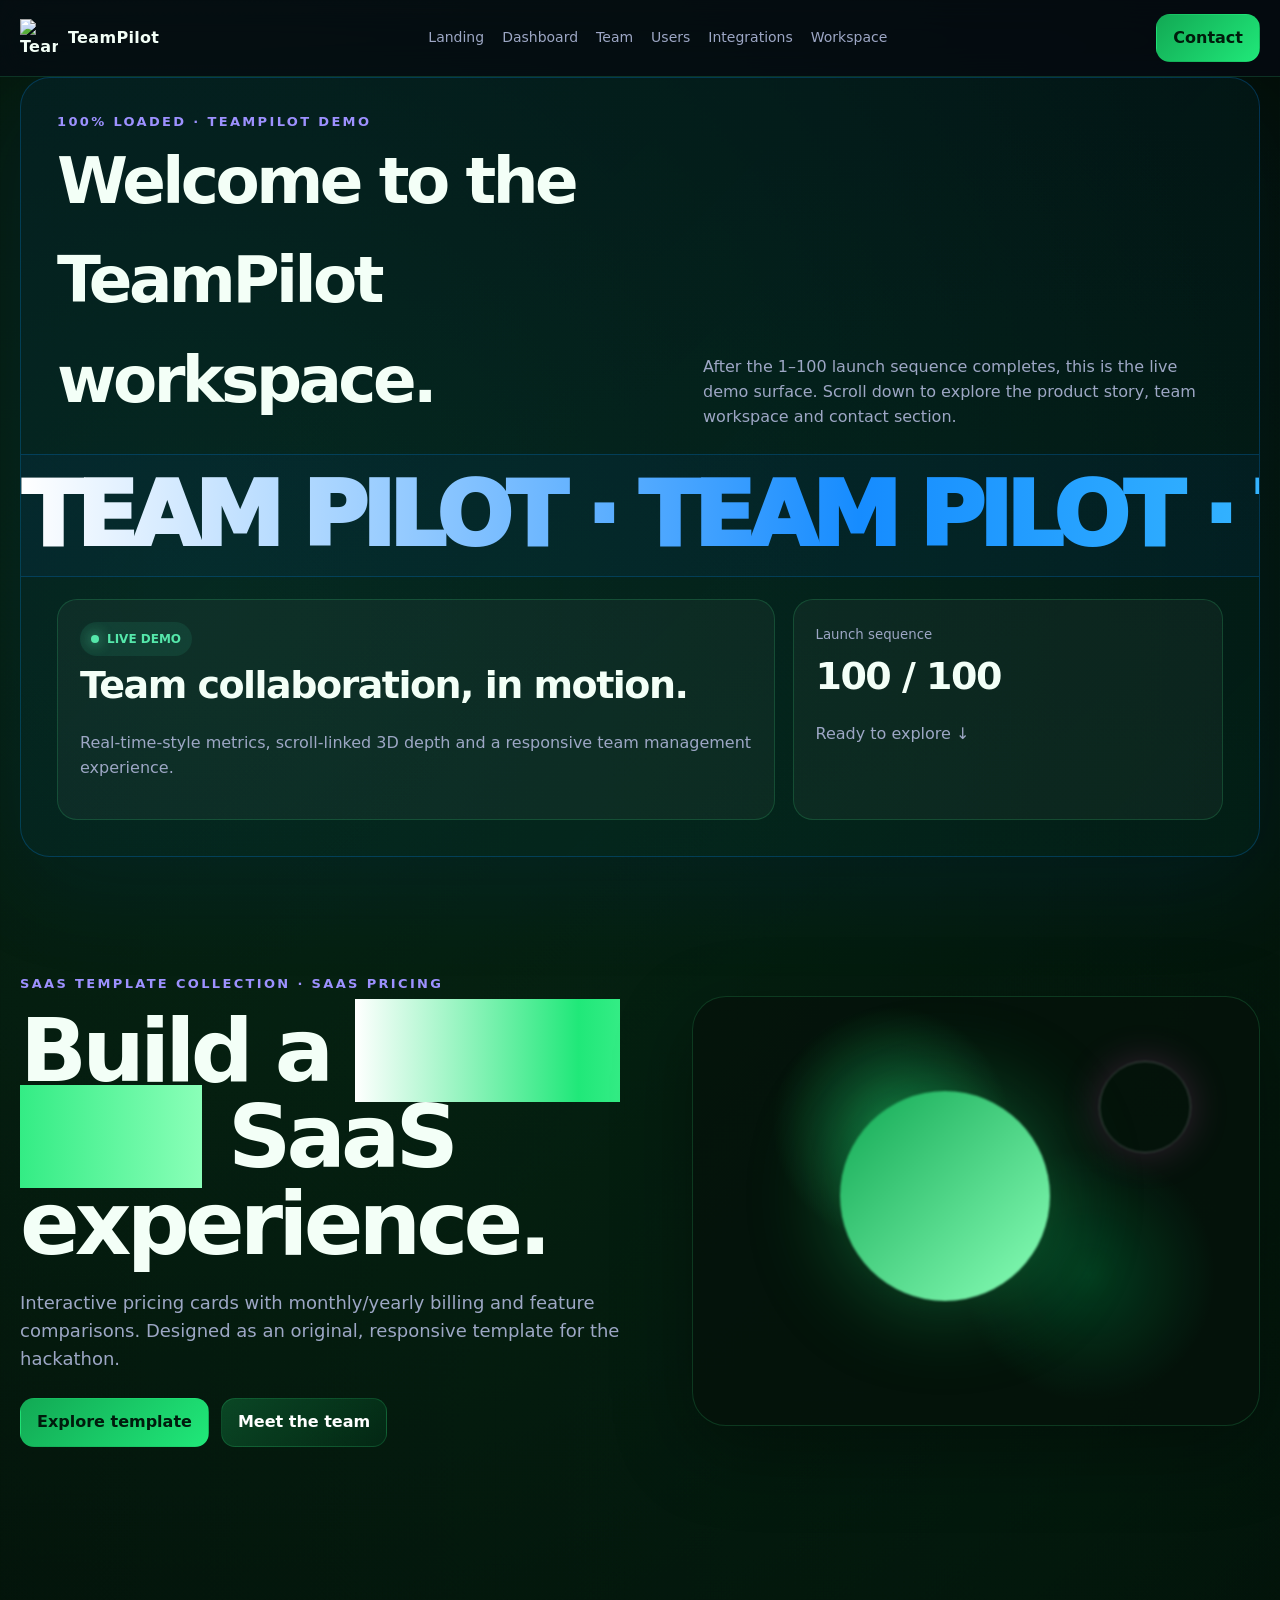
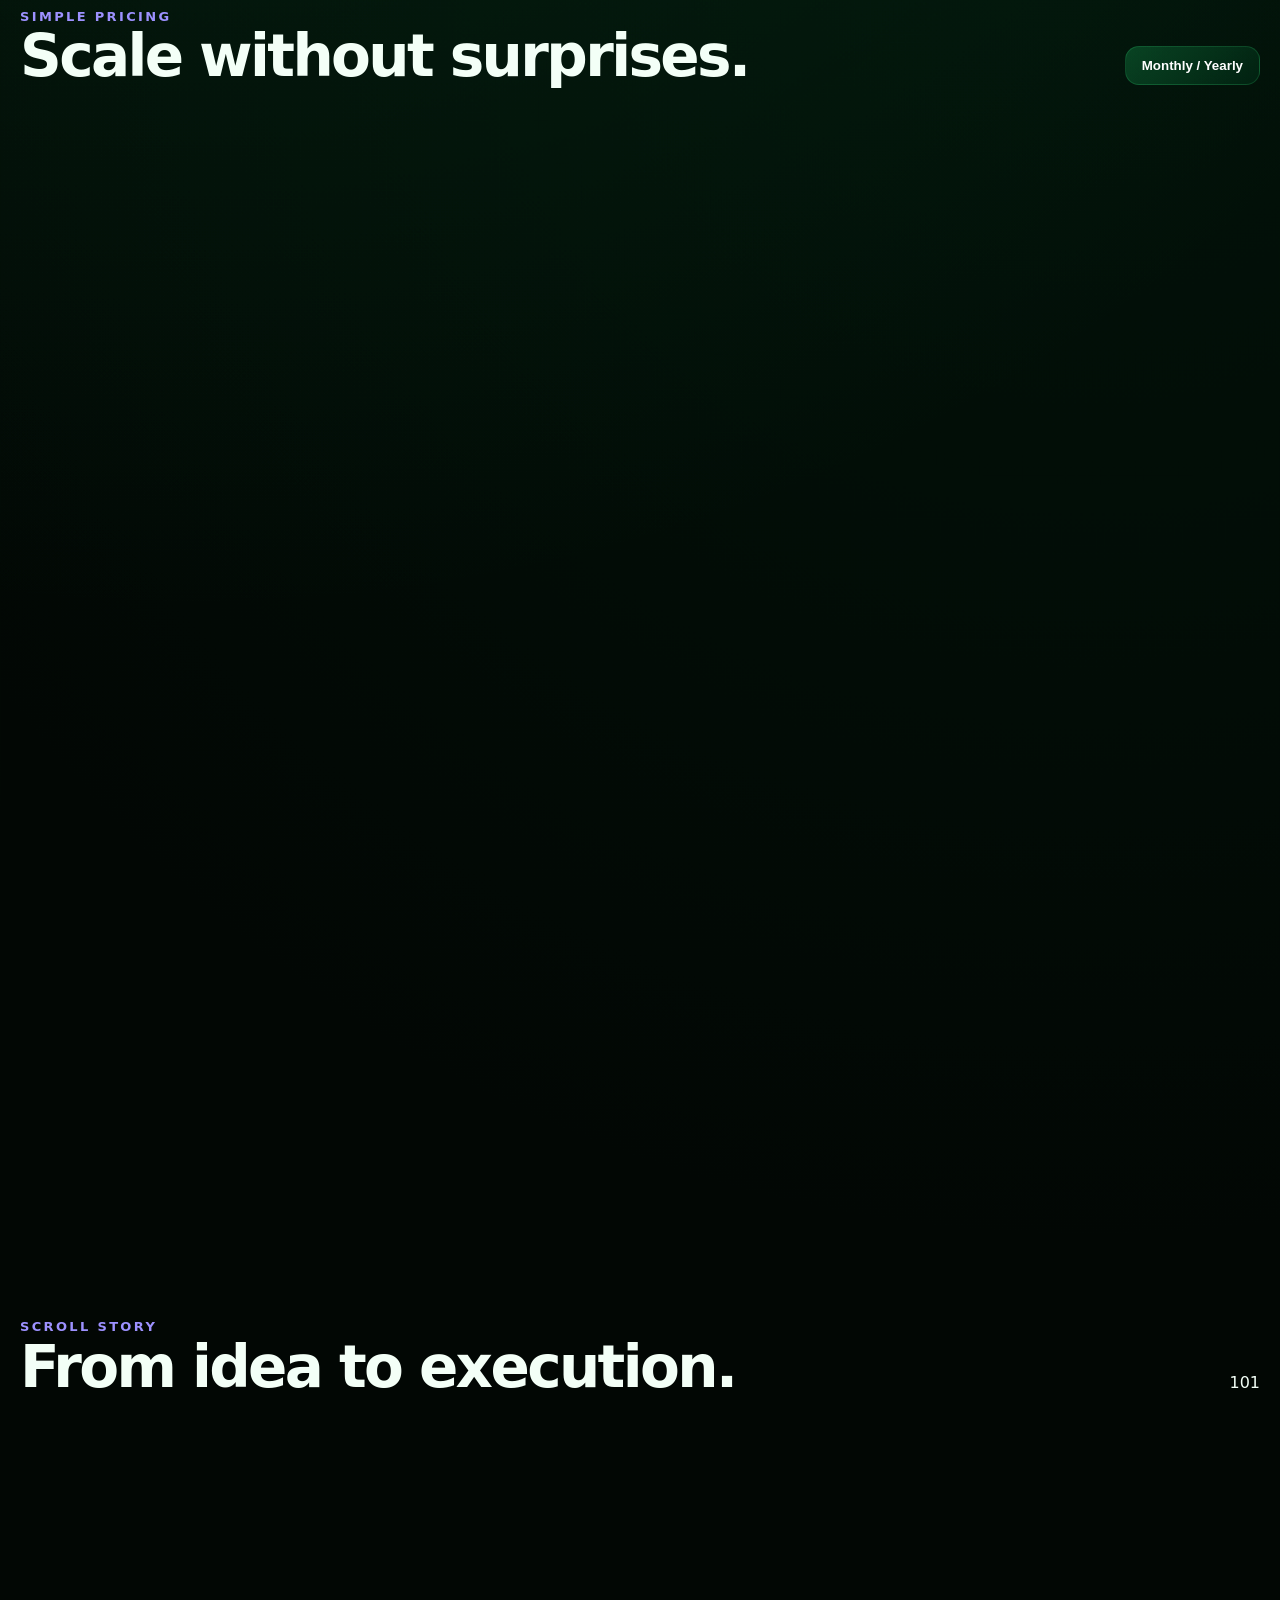
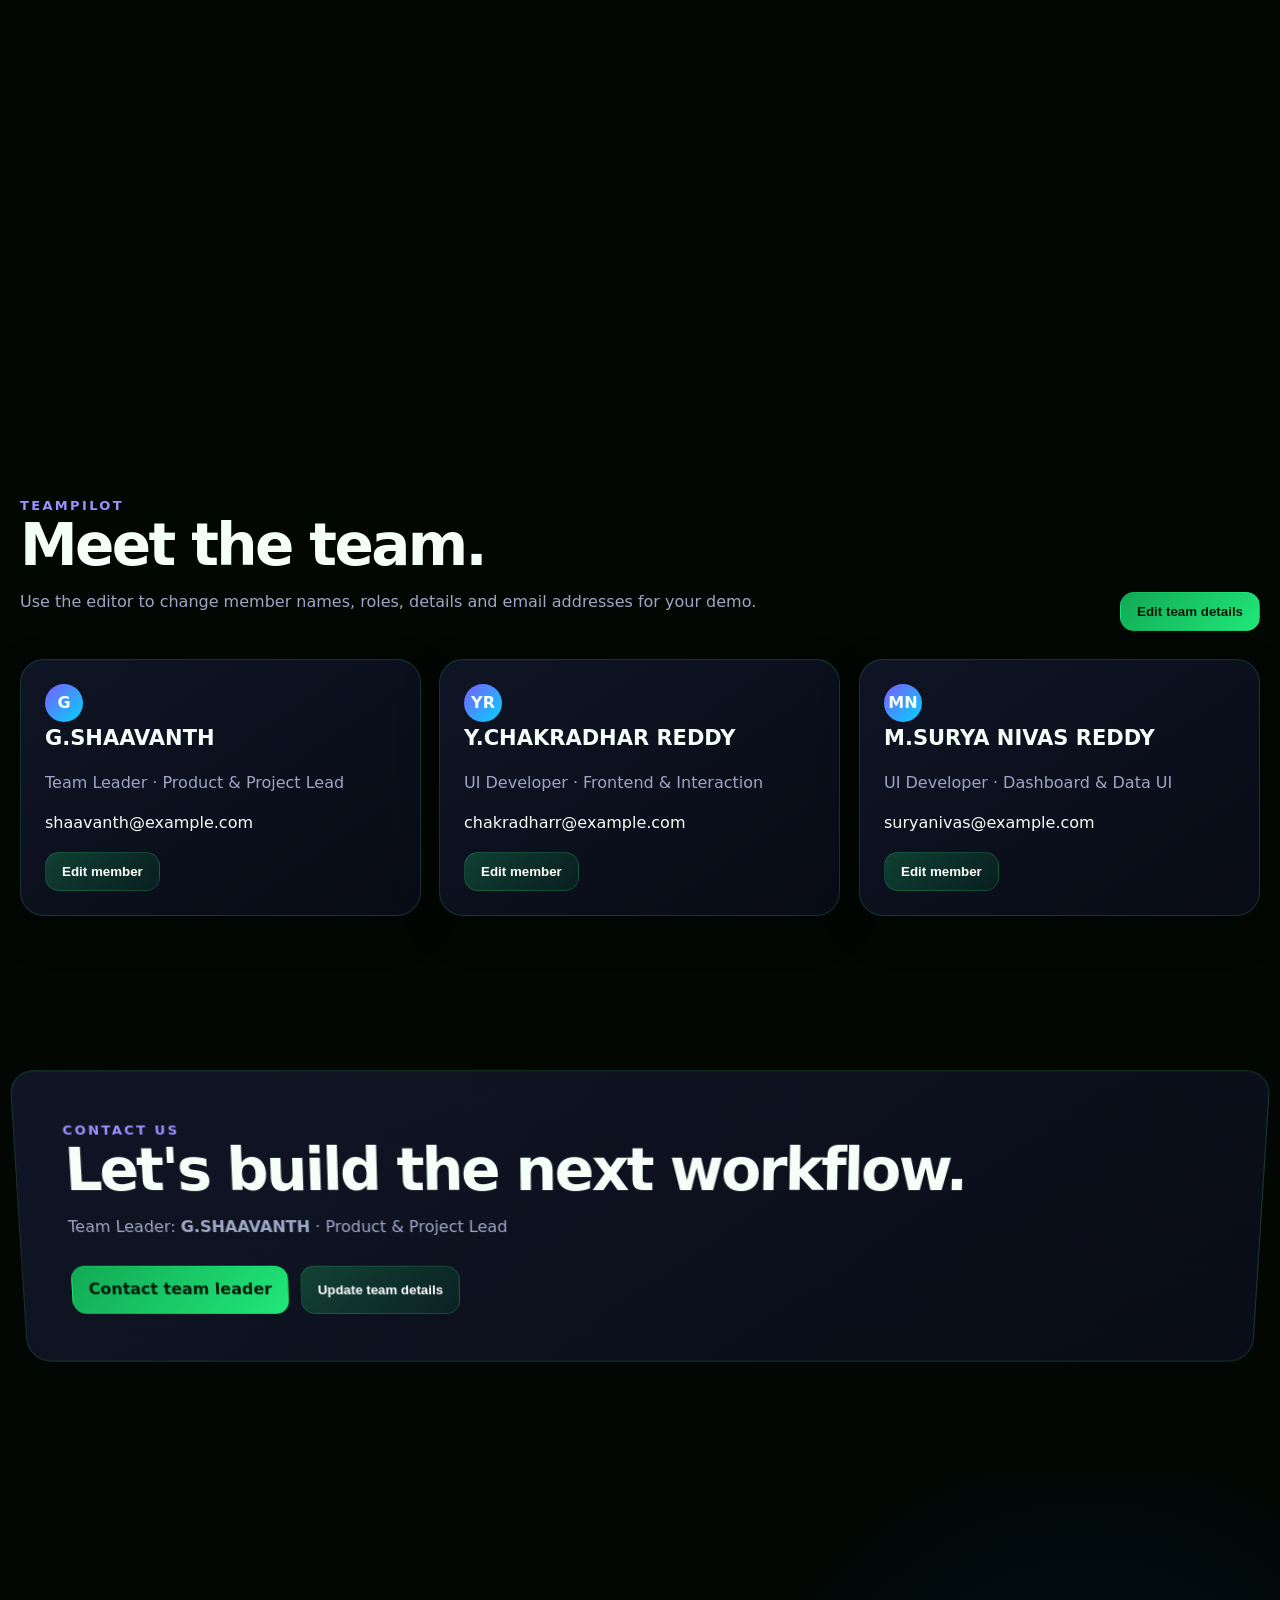
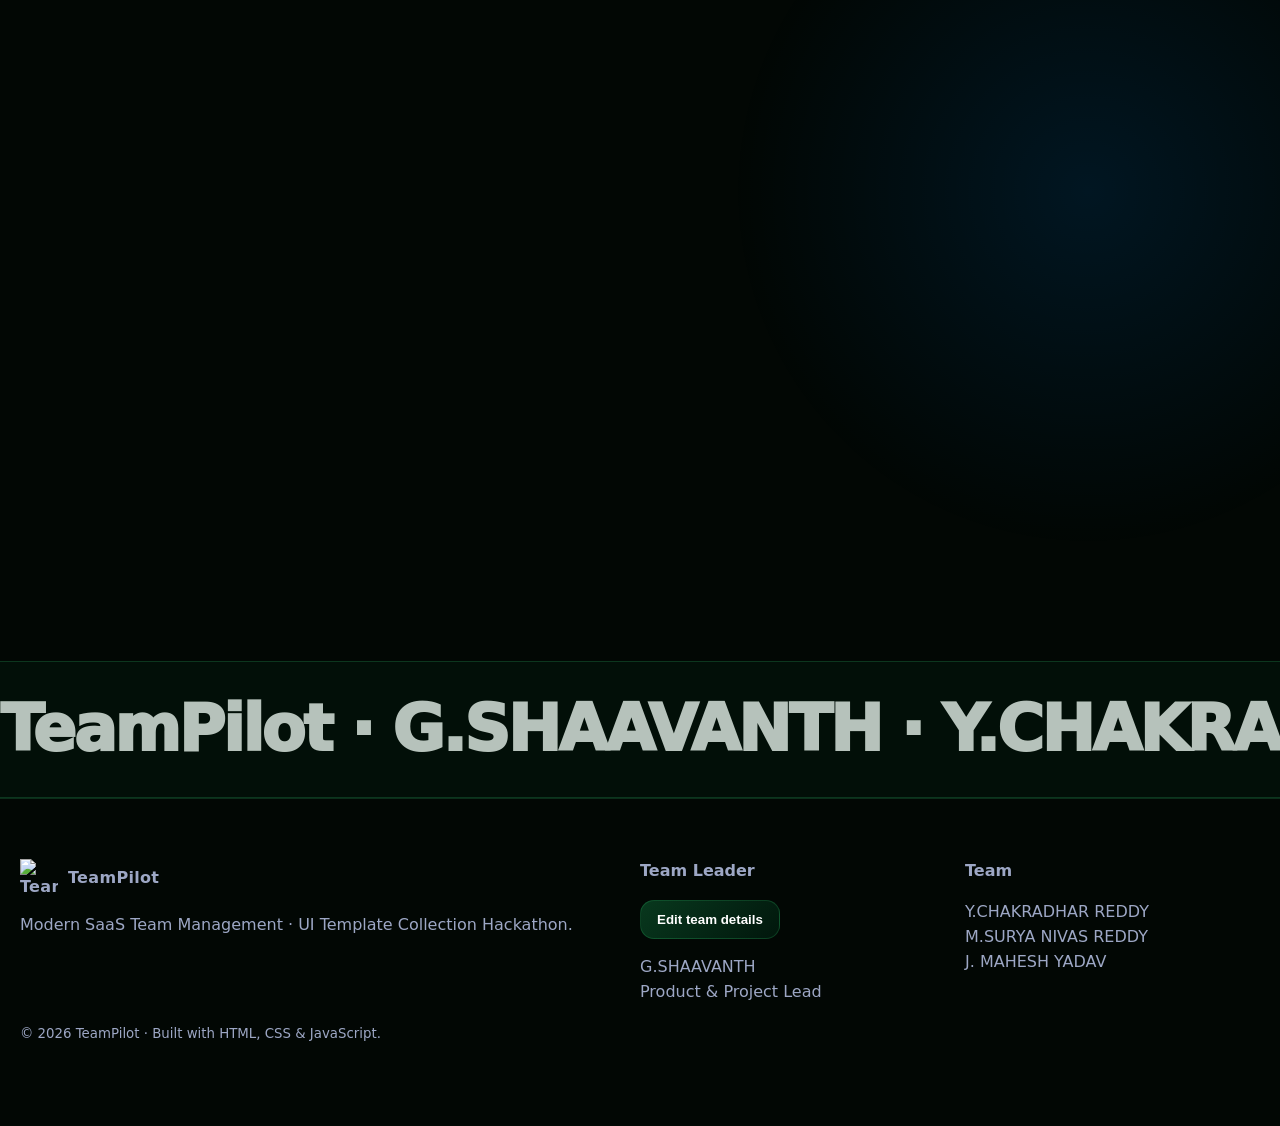
==== index.html @ a4e0b51c "Add SaaS Pricing" ====
<!doctype html><html lang="en"><head><meta charset="utf-8"><meta name="viewport" content="width=device-width,initial-scale=1"><meta name="description" content="SaaS Pricing template"><title>SaaS Pricing · TeamPilot</title><link rel="stylesheet" href="style.css"></head>
<body>
<header class="nav"><div class="container nav-inner"><a class="brand" href="../saas-landing-page/index.html"><img class="brand-mark team-logo" src="../assets/teampilot-logo.png" alt="TeamPilot logo"><span>TeamPilot</span></a><nav class="navlinks"><a href="../saas-landing-page/index.html" >Landing</a><a href="../saas-dashboard/index.html" >Dashboard</a><a href="../saas-team-management/index.html" >Team</a><a href="../saas-user-management/index.html" >Users</a><a href="../saas-integrations/index.html" >Integrations</a><a href="../saas-collaboration-workspace/index.html" >Workspace</a></nav><a class="btn primary" href="#contact">Contact</a></div></header>
<section class="demo-intro" id="postCounterDemo">
  <div class="container demo-frame reveal">
    <div class="demo-title">
      <div><div class="eyebrow">100% loaded · TeamPilot demo</div><h2 class="scroll-scale">Welcome to the TeamPilot workspace.</h2></div>
      <p>After the 1–100 launch sequence completes, this is the live demo surface. Scroll down to explore the product story, team workspace and contact section.</p>
    </div>
    <div class="company-marquee" aria-label="TeamPilot company name scrolling horizontally"><div class="company-track"><span>TEAM PILOT · TEAM PILOT · TEAM PILOT · TEAM PILOT · </span><span>TEAM PILOT · TEAM PILOT · TEAM PILOT · TEAM PILOT · </span></div></div>
    <div class="demo-grid">
      <div class="demo-stat"><span class="demo-status">LIVE DEMO</span><strong>Team collaboration, in motion.</strong><p class="muted">Real-time-style metrics, scroll-linked 3D depth and a responsive team management experience.</p></div>
      <div class="demo-stat"><small class="muted">Launch sequence</small><strong>100 / 100</strong><p class="muted">Ready to explore ↓</p></div>
    </div>
  </div>
</section>

    <section class="hero"><div class="container hero-grid">
      <div class="reveal"><div class="eyebrow">SaaS Template Collection · SaaS Pricing</div>
      <h1>Build a <span>team-first</span> SaaS experience.</h1>
      <p>Interactive pricing cards with monthly/yearly billing and feature comparisons. Designed as an original, responsive template for the hackathon.</p>
      <div class="actions"><a class="btn primary" href="#demo">Explore template</a><a class="btn" href="#team">Meet the team</a></div></div>
      <div class="orb tilt reveal" aria-hidden="true"></div>
    </div></section>
<main>
<section class="section" id="demo"><div class="container"><div class="section-head"><div><div class="eyebrow">Simple pricing</div><h2>Scale without surprises.</h2></div><button class="btn" id="billingToggle">Monthly / Yearly</button></div><div class="grid"><article class="card reveal"><h3>Starter</h3><p class="muted">For small teams.</p><strong style="font-size:48px">$<span class="price" data-m="12" data-y="9">12</span></strong><p>/ member / month</p><button class="btn">Choose Starter</button></article><article class="card reveal" style="border-color:rgba(124,92,255,.55)"><h3>Growth</h3><p class="muted">For growing teams.</p><strong style="font-size:48px">$<span class="price" data-m="29" data-y="23">29</span></strong><p>/ member / month</p><button class="btn primary">Choose Growth</button></article><article class="card reveal"><h3>Scale</h3><p class="muted">For complex organizations.</p><strong style="font-size:48px">$<span class="price" data-m="59" data-y="47">59</span></strong><p>/ member / month</p><button class="btn">Contact sales</button></article></div></div></section>
</main>

<section class="section"><div class="container story-grid">
  <article class="card reveal scroll-3d">
    <div class="eyebrow">Real-time workspace</div>
    <h2 class="scroll-scale">Your team, moving together.</h2>
    <p class="muted">This section demonstrates live product status, continuously updating metrics and scroll-linked depth. Replace the demo values with WebSocket, REST or database data when you connect a backend.</p>
    <div class="livebar"><span class="live-dot"></span> LIVE <span>·</span><span data-live-clock>--:--:--</span><span>·</span><span>4 teammates online</span></div>
  </article>
  <article class="card reveal scroll-3d" style="display:grid;place-items:center;min-height:300px">
    <img src="../assets/teampilot-logo.png" class="team-logo hero-logo logo-pulse" alt="TeamPilot team logo">
  </article>
</div></section>
<section class="section"><div class="container">
  <div class="section-head"><div><div class="eyebrow">Scroll story</div><h2 class="scroll-scale">From idea to execution.</h2></div><div class="story-number" data-live-number="100">100</div></div>
  <div class="timeline">
    <article class="card timeline-item reveal scroll-3d"><div class="num">01</div><div><h3>Plan</h3><p class="muted">Set the objective, define ownership and make the first workspace decision.</p></div></article>
    <article class="card timeline-item reveal scroll-3d"><div class="num">02</div><div><h3>Collaborate</h3><p class="muted">Share tasks, files, approvals and conversations without losing context.</p></div></article>
    <article class="card timeline-item reveal scroll-3d"><div class="num">03</div><div><h3>Ship</h3><p class="muted">Track progress in real time and move completed work into a visible history.</p></div></article>
  </div>
</div></section>
<section class="section" id="team"><div class="container">
  <div class="section-head"><div><div class="eyebrow">TeamPilot</div><h2 class="scroll-scale">Meet the team.</h2><p class="muted">Use the editor to change member names, roles, details and email addresses for your demo.</p></div><button class="btn primary" data-edit-team="0">Edit team details</button></div>
  <div class="grid" id="memberCards"></div>
</div></section>
<section class="section"><div class="container"><div class="card contact-panel reveal scroll-3d" style="padding:48px">
  <div class="eyebrow">Contact us</div><h2 class="scroll-scale">Let's build the next workflow.</h2>
  <p class="muted">Team Leader: <b>G.SHAAVANTH</b> · Product & Project Lead</p>
  <div class="actions"><a class="btn primary" href="mailto:shaavanth@example.com">Contact team leader</a><button class="btn" data-edit-team="0">Update team details</button></div>
</div></div></section>

<section class="section contact-page" id="contactPage">
  <div class="container">
    <div class="contact-card reveal scroll-3d">
      <div class="contact-layout">
        <div>
          <div class="eyebrow">Contact us · TeamPilot</div>
          <h2 class="scroll-scale" style="font-size:clamp(42px,7vw,88px);line-height:.95;margin:12px 0 20px">Let’s build something together.</h2>
          <p class="muted" style="font-size:18px">For the hackathon demonstration, the TeamPilot team leader is the primary contact. Update the details using the team editor and the contact surface will use your saved team information.</p>
          <div class="actions"><button class="btn primary" data-edit-team="0">Edit team leader details</button><a class="btn" href="mailto:shaavanth@example.com">Email team leader</a></div>
        </div>
        <div>
          <div class="leader"><img src="../assets/teampilot-logo.png" alt="TeamPilot logo"><div><div class="eyebrow">Team Leader</div><h3 style="font-size:28px;margin:2px 0" data-leader-name>G.SHAAVANTH</h3><p class="muted" style="margin:0" data-leader-role>Team Leader · Product &amp; Project Lead</p></div></div>
          <div class="contact-detail">
            <div><b>Role</b><br><span class="muted">Team Leader · Product &amp; Project Lead</span></div>
            <div><b>Email</b><br><a class="muted" data-leader-email href="mailto:shaavanth@example.com">shaavanth@example.com</a></div>
            <div><b>Team</b><br><span class="muted" data-team-names>Y.CHAKRADHAR REDDY · M.SURYA NIVAS REDDY · J. MAHESH YADAV</span></div>
          </div>
        </div>
      </div>
    </div>
  </div>
</section>
<div class="marquee" aria-label="Team brand"><div class="marquee-track"><span>TeamPilot · G.SHAAVANTH · Y.CHAKRADHAR REDDY · M.SURYA NIVAS REDDY · J. MAHESH YADAV ·</span><span>TeamPilot · G.SHAAVANTH · Y.CHAKRADHAR REDDY · M.SURYA NIVAS REDDY · J. MAHESH YADAV ·</span></div></div>
<footer class="footer" id="contact"><div class="container footer-grid"><div><div class="brand"><img class="brand-mark team-logo" src="../assets/teampilot-logo.png" alt="TeamPilot logo"><span>TeamPilot</span></div><p>Modern SaaS Team Management · UI Template Collection Hackathon.</p></div><div><b>Team Leader</b><p><button class="btn" data-edit-team="0">Edit team details</button></p><p>G.SHAAVANTH<br>Product & Project Lead</p></div><div><b>Team</b><p>Y.CHAKRADHAR REDDY<br>M.SURYA NIVAS REDDY<br>J. MAHESH YADAV</p></div></div><div class="container"><small>© <span data-year></span> TeamPilot · Built with HTML, CSS & JavaScript.</small></div></footer>
<script src="script.js"></script><script>let yearly=false;document.querySelector('#billingToggle').onclick=()=>{yearly=!yearly;document.querySelectorAll('.price').forEach(x=>x.textContent=yearly?x.dataset.y:x.dataset.m)};</script></body></html>
---- style.css ----
:root{
  --bg:#070914;--panel:rgba(16,20,39,.72);--panel2:#11172a;--text:#f5f7ff;--muted:#9da7c5;
  --primary:#7c5cff;--cyan:#00d4ff;--pink:#ff4ecd;--green:#40e0a0;--border:rgba(255,255,255,.10);
  --shadow:0 24px 80px rgba(0,0,0,.32);--radius:24px;--max:1240px;
}
*{box-sizing:border-box} html{scroll-behavior:smooth} body{margin:0;font-family:Inter,ui-sans-serif,system-ui,-apple-system,Segoe UI,sans-serif;background:
radial-gradient(circle at 15% 10%,rgba(124,92,255,.18),transparent 30%),
radial-gradient(circle at 85% 25%,rgba(0,212,255,.12),transparent 28%),var(--bg);color:var(--text);line-height:1.55;overflow-x:hidden}
body:before{content:"";position:fixed;inset:0;pointer-events:none;opacity:.16;background-image:linear-gradient(rgba(255,255,255,.035) 1px,transparent 1px),linear-gradient(90deg,rgba(255,255,255,.035) 1px,transparent 1px);background-size:42px 42px;mask-image:linear-gradient(to bottom,#000,transparent 80%);z-index:-1}
a{color:inherit;text-decoration:none}.container{width:min(calc(100% - 40px),var(--max));margin:auto}
.nav{position:sticky;top:0;z-index:30;backdrop-filter:blur(18px);background:rgba(7,9,20,.68);border-bottom:1px solid var(--border)}
.nav-inner{height:76px;display:flex;align-items:center;justify-content:space-between;gap:20px}.brand{display:flex;align-items:center;gap:10px;font-weight:900;letter-spacing:.02em}.brand-mark{width:38px;height:38px}
.navlinks{display:flex;gap:18px;color:var(--muted);font-size:14px}.navlinks a:hover{color:#fff}.btn{border:1px solid var(--border);background:linear-gradient(135deg,rgba(124,92,255,.25),rgba(0,212,255,.10));color:#fff;padding:11px 16px;border-radius:14px;cursor:pointer;font-weight:750;transition:.25s;display:inline-flex;align-items:center;gap:8px}.btn:hover{transform:translateY(-2px);box-shadow:0 12px 30px rgba(124,92,255,.18)}.btn.primary{background:linear-gradient(135deg,var(--primary),#4d8dff);border-color:transparent}
.hero{padding:92px 0 70px;position:relative}.hero-grid{display:grid;grid-template-columns:1.05fr .95fr;gap:44px;align-items:center}.eyebrow{color:#9d91ff;font-size:13px;font-weight:850;text-transform:uppercase;letter-spacing:.18em}.hero h1{font-size:clamp(46px,7vw,88px);line-height:.98;letter-spacing:-.055em;margin:14px 0 22px}.hero h1 span{background:linear-gradient(90deg,#fff,#a99aff,#55dcff);-webkit-background-clip:text;color:transparent}.hero p{font-size:18px;color:var(--muted);max-width:650px}.actions{display:flex;gap:12px;flex-wrap:wrap;margin-top:26px}
.orb{height:430px;border:1px solid var(--border);border-radius:34px;background:radial-gradient(circle at 35% 30%,rgba(124,92,255,.45),transparent 25%),radial-gradient(circle at 70% 65%,rgba(0,212,255,.30),transparent 26%),rgba(15,19,38,.75);box-shadow:var(--shadow);position:relative;overflow:hidden;transform-style:preserve-3d}.orb:before,.orb:after{content:"";position:absolute;border-radius:50%;filter:blur(1px)}.orb:before{width:210px;height:210px;background:linear-gradient(135deg,#7c5cff,#00d4ff);left:26%;top:22%;box-shadow:0 0 90px rgba(0,212,255,.35);animation:float 6s ease-in-out infinite}.orb:after{width:90px;height:90px;border:1px solid rgba(255,255,255,.25);right:12%;top:15%;box-shadow:0 0 40px rgba(255,78,205,.2)}
@keyframes float{50%{transform:translate3d(28px,-20px,40px) scale(1.08)}} .section{padding:90px 0}.section-head{display:flex;justify-content:space-between;align-items:end;gap:20px;margin-bottom:28px}.section h2{font-size:clamp(32px,5vw,58px);line-height:1;margin:0;letter-spacing:-.045em}.muted{color:var(--muted)}
.grid{display:grid;grid-template-columns:repeat(3,1fr);gap:18px}.grid-2{display:grid;grid-template-columns:repeat(2,1fr);gap:18px}.card{background:linear-gradient(145deg,rgba(18,23,44,.84),rgba(11,14,28,.76));border:1px solid var(--border);border-radius:var(--radius);padding:24px;box-shadow:0 14px 45px rgba(0,0,0,.16);transition:transform .35s,box-shadow .35s,border-color .35s;transform-style:preserve-3d}.card:hover{border-color:rgba(124,92,255,.42);box-shadow:0 24px 70px rgba(0,0,0,.25)}
.card h3{margin:0 0 8px;font-size:21px}.icon{width:44px;height:44px;border-radius:14px;display:grid;place-items:center;background:linear-gradient(135deg,rgba(124,92,255,.25),rgba(0,212,255,.15));border:1px solid var(--border);margin-bottom:16px}
.kpis{display:grid;grid-template-columns:repeat(4,1fr);gap:14px}.kpi strong{font-size:34px;display:block;letter-spacing:-.04em}.kpi small{color:var(--muted)}.positive{color:var(--green)}
.table{width:100%;border-collapse:collapse}.table th,.table td{padding:15px 12px;text-align:left;border-bottom:1px solid var(--border)}.table th{color:#7f89a8;font-size:12px;text-transform:uppercase;letter-spacing:.08em}.table td{font-size:14px}.avatar{width:38px;height:38px;border-radius:50%;display:inline-grid;place-items:center;background:linear-gradient(135deg,#7c5cff,#00d4ff);font-weight:900;margin-right:9px}.status{padding:5px 9px;border-radius:99px;background:rgba(64,224,160,.12);color:var(--green);font-size:12px;font-weight:800}.status.off{background:rgba(255,255,255,.07);color:#a7afc8}
.input,.select,textarea{width:100%;padding:13px 14px;background:rgba(255,255,255,.045);border:1px solid var(--border);border-radius:13px;color:#fff;outline:none}.input:focus,.select:focus,textarea:focus{border-color:rgba(124,92,255,.7);box-shadow:0 0 0 4px rgba(124,92,255,.10)}.form-grid{display:grid;grid-template-columns:repeat(2,1fr);gap:14px}.field{display:grid;gap:7px}.field label{font-size:12px;color:#aab2cc;font-weight:750}
.progress{height:9px;background:rgba(255,255,255,.08);border-radius:99px;overflow:hidden}.progress span{height:100%;display:block;background:linear-gradient(90deg,#7c5cff,#00d4ff);border-radius:99px}
.marquee{overflow:hidden;border-block:1px solid var(--border);padding:18px 0;white-space:nowrap;background:rgba(255,255,255,.02)}.marquee-track{display:inline-flex;gap:42px;animation:marquee 22s linear infinite;font-weight:950;font-size:clamp(30px,5vw,70px);letter-spacing:-.04em}.marquee-track span{opacity:.75}@keyframes marquee{to{transform:translateX(-50%)}}
.footer{padding:60px 0 80px;border-top:1px solid var(--border);color:var(--muted)}.footer-grid{display:grid;grid-template-columns:2fr 1fr 1fr;gap:30px}
.reveal{opacity:0;transform:translateY(55px) rotateX(7deg) scale(.96);transition:opacity .8s ease,transform .8s cubic-bezier(.2,.75,.2,1)}.reveal.visible{opacity:1;transform:none}.tilt{will-change:transform}
.counter-screen{position:fixed;inset:0;z-index:100;display:grid;place-items:center;background:#050611;transition:opacity .7s,visibility .7s}.counter-screen.done{opacity:0;visibility:hidden}.counter-wrap{text-align:center}.counter-wrap .brand-mark{width:72px;height:72px}.counter{font-size:clamp(90px,18vw,220px);font-weight:1000;line-height:.9;letter-spacing:-.08em;background:linear-gradient(90deg,#fff,#9f8fff,#58e5ff);-webkit-background-clip:text;color:transparent}.counter-label{color:#8791b0;letter-spacing:.25em;text-transform:uppercase;font-size:12px}
.modal{position:fixed;inset:0;z-index:80;background:rgba(0,0,0,.72);display:none;place-items:center;padding:20px}.modal.open{display:grid}.modal-box{width:min(760px,100%);max-height:90vh;overflow:auto;background:#0d1122;border:1px solid var(--border);border-radius:24px;padding:24px;box-shadow:var(--shadow)}.modal-head{display:flex;justify-content:space-between;align-items:center}.close{background:none;border:0;color:#fff;font-size:26px;cursor:pointer}
.command{max-width:760px;margin:auto}.command-search{font-size:20px;padding:18px}.command-list{margin-top:10px;display:grid;gap:8px}.command-item{padding:15px;border:1px solid transparent;border-radius:14px;cursor:pointer;display:flex;justify-content:space-between}.command-item:hover{background:rgba(124,92,255,.12);border-color:var(--border)}
.calendar{display:grid;grid-template-columns:repeat(7,1fr);gap:7px}.day{min-height:92px;border:1px solid var(--border);border-radius:12px;padding:9px;background:rgba(255,255,255,.025)}.day b{font-size:12px;color:#aeb6d0}.event{margin-top:8px;padding:5px 7px;background:rgba(124,92,255,.2);border-radius:7px;font-size:11px}
@media(max-width:900px){.hero-grid,.grid-2,.footer-grid{grid-template-columns:1fr}.grid{grid-template-columns:repeat(2,1fr)}.kpis{grid-template-columns:repeat(2,1fr)}.navlinks{display:none}.orb{height:330px}}
@media(max-width:620px){.container{width:min(calc(100% - 24px),var(--max))}.hero{padding-top:55px}.grid,.kpis,.form-grid{grid-template-columns:1fr}.section{padding:60px 0}.nav-inner{height:68px}.hero h1{font-size:52px}.table{display:block;overflow:auto;white-space:nowrap}}

/* TeamPilot presentation layer */
body{background-color:#030914;position:relative}
body:after{content:"";position:fixed;inset:0;pointer-events:none;z-index:-2;background-image:url('../assets/teampilot-logo.png');background-repeat:no-repeat;background-position:center 22%;background-size:min(68vw,720px);opacity:.035;filter:blur(.2px);transform:translate3d(0,var(--logo-y,0),0) rotate(var(--logo-r,0)) scale(var(--logo-s,1));transition:transform .12s linear}
.team-logo{object-fit:contain}.hero-logo{filter:drop-shadow(0 0 28px rgba(0,119,255,.35))}.logo-pulse{animation:logoPulse 3.2s ease-in-out infinite}@keyframes logoPulse{50%{filter:drop-shadow(0 0 44px rgba(0,119,255,.62))}}
.demo-intro{padding:0 0 25px}.demo-intro .demo-frame{border:1px solid rgba(0,145,255,.25);background:linear-gradient(135deg,rgba(0,72,180,.10),rgba(0,212,255,.04));border-radius:30px;overflow:hidden;box-shadow:0 30px 100px rgba(0,55,150,.12)}
.demo-title{padding:34px 36px 24px;display:flex;justify-content:space-between;align-items:flex-end;gap:20px}.demo-title h2{margin:0;font-size:clamp(34px,5vw,72px);letter-spacing:-.055em;transform:scale(var(--scale,1));transform-origin:left center;transition:transform .15s linear}.demo-title p{max-width:520px;margin:0;color:var(--muted)}
.company-marquee{overflow:hidden;white-space:nowrap;border-block:1px solid rgba(0,145,255,.22);background:rgba(0,90,255,.055);padding:18px 0}.company-track{display:flex;width:max-content;animation:companyRun 18s linear infinite}.company-track span{font-size:clamp(40px,7vw,105px);font-weight:1000;letter-spacing:-.07em;line-height:.95;padding-right:70px;background:linear-gradient(90deg,#fff,#168cff,#54dfff,#fff);-webkit-background-clip:text;color:transparent}@keyframes companyRun{to{transform:translateX(-50%)}}
.demo-grid{display:grid;grid-template-columns:1.25fr .75fr;gap:18px;padding:22px 36px 36px}.demo-stat{padding:22px;border:1px solid var(--border);border-radius:20px;background:rgba(255,255,255,.035)}.demo-stat strong{display:block;font-size:38px;letter-spacing:-.04em}.demo-status{display:inline-flex;align-items:center;gap:8px;padding:8px 11px;border-radius:999px;background:rgba(64,224,160,.10);color:#55e7aa;font-size:12px;font-weight:900}.demo-status:before{content:"";width:8px;height:8px;border-radius:50%;background:#55e7aa;box-shadow:0 0 14px #55e7aa}
.contact-page{min-height:80vh;display:grid;align-items:center;background:radial-gradient(circle at 85% 40%,rgba(0,132,255,.12),transparent 30%)}.contact-card{position:relative;overflow:hidden;padding:clamp(28px,6vw,70px);border:1px solid rgba(0,145,255,.22);background:linear-gradient(145deg,rgba(10,24,49,.86),rgba(5,11,24,.82));border-radius:34px;box-shadow:0 35px 120px rgba(0,20,80,.28)}.contact-card:before{content:"";position:absolute;width:380px;height:380px;right:-160px;top:-150px;background:url('../assets/teampilot-logo.png') center/contain no-repeat;opacity:.08;transform:rotate(8deg)}.contact-layout{display:grid;grid-template-columns:1fr .8fr;gap:35px;align-items:center}.leader{display:flex;align-items:center;gap:18px;margin:28px 0}.leader img{width:76px;height:76px;object-fit:contain;border-radius:20px;background:rgba(0,120,255,.08);padding:9px}.contact-detail{display:grid;gap:12px}.contact-detail div{padding:15px 17px;border:1px solid var(--border);border-radius:15px;background:rgba(255,255,255,.025)}
@media(max-width:800px){.demo-grid,.contact-layout{grid-template-columns:1fr}.demo-title{display:block;padding:28px 22px 20px}.demo-grid{padding:18px 22px 24px}.company-track span{padding-right:45px}.contact-page{min-height:auto;padding:40px 0}}

/* TeamPilot green + black theme */
:root{--bg:#020704;--panel:rgba(5,18,10,.82);--panel2:#07150b;--primary:#20e879;--cyan:#8affb8;--pink:#00b85c;--green:#20e879;--border:rgba(62,255,145,.16)}
body{background:radial-gradient(circle at 15% 10%,rgba(32,232,121,.13),transparent 30%),radial-gradient(circle at 85% 25%,rgba(0,100,45,.13),transparent 30%),var(--bg)!important;color:#f3fff7}
.btn{background:linear-gradient(135deg,rgba(32,232,121,.22),rgba(0,110,55,.16))}.btn.primary{background:linear-gradient(135deg,#12a954,#20e879);color:#001b0c}.hero h1 span{background:linear-gradient(90deg,#fff,#20e879,#8affb8)!important}.orb{background:radial-gradient(circle at 35% 30%,rgba(32,232,121,.35),transparent 25%),radial-gradient(circle at 70% 65%,rgba(0,184,92,.24),transparent 26%),rgba(5,18,10,.8)}.orb:before{background:linear-gradient(135deg,#12a954,#8affb8);box-shadow:0 0 90px rgba(32,232,121,.35)}.icon{background:linear-gradient(135deg,rgba(32,232,121,.22),rgba(0,184,92,.14))}.progress span{background:linear-gradient(90deg,#12a954,#8affb8)}.marquee{background:rgba(32,232,121,.04)}.marquee-track{animation-duration:20s}.reveal.visible{transform:none}.positive,.status{color:#55e7aa}
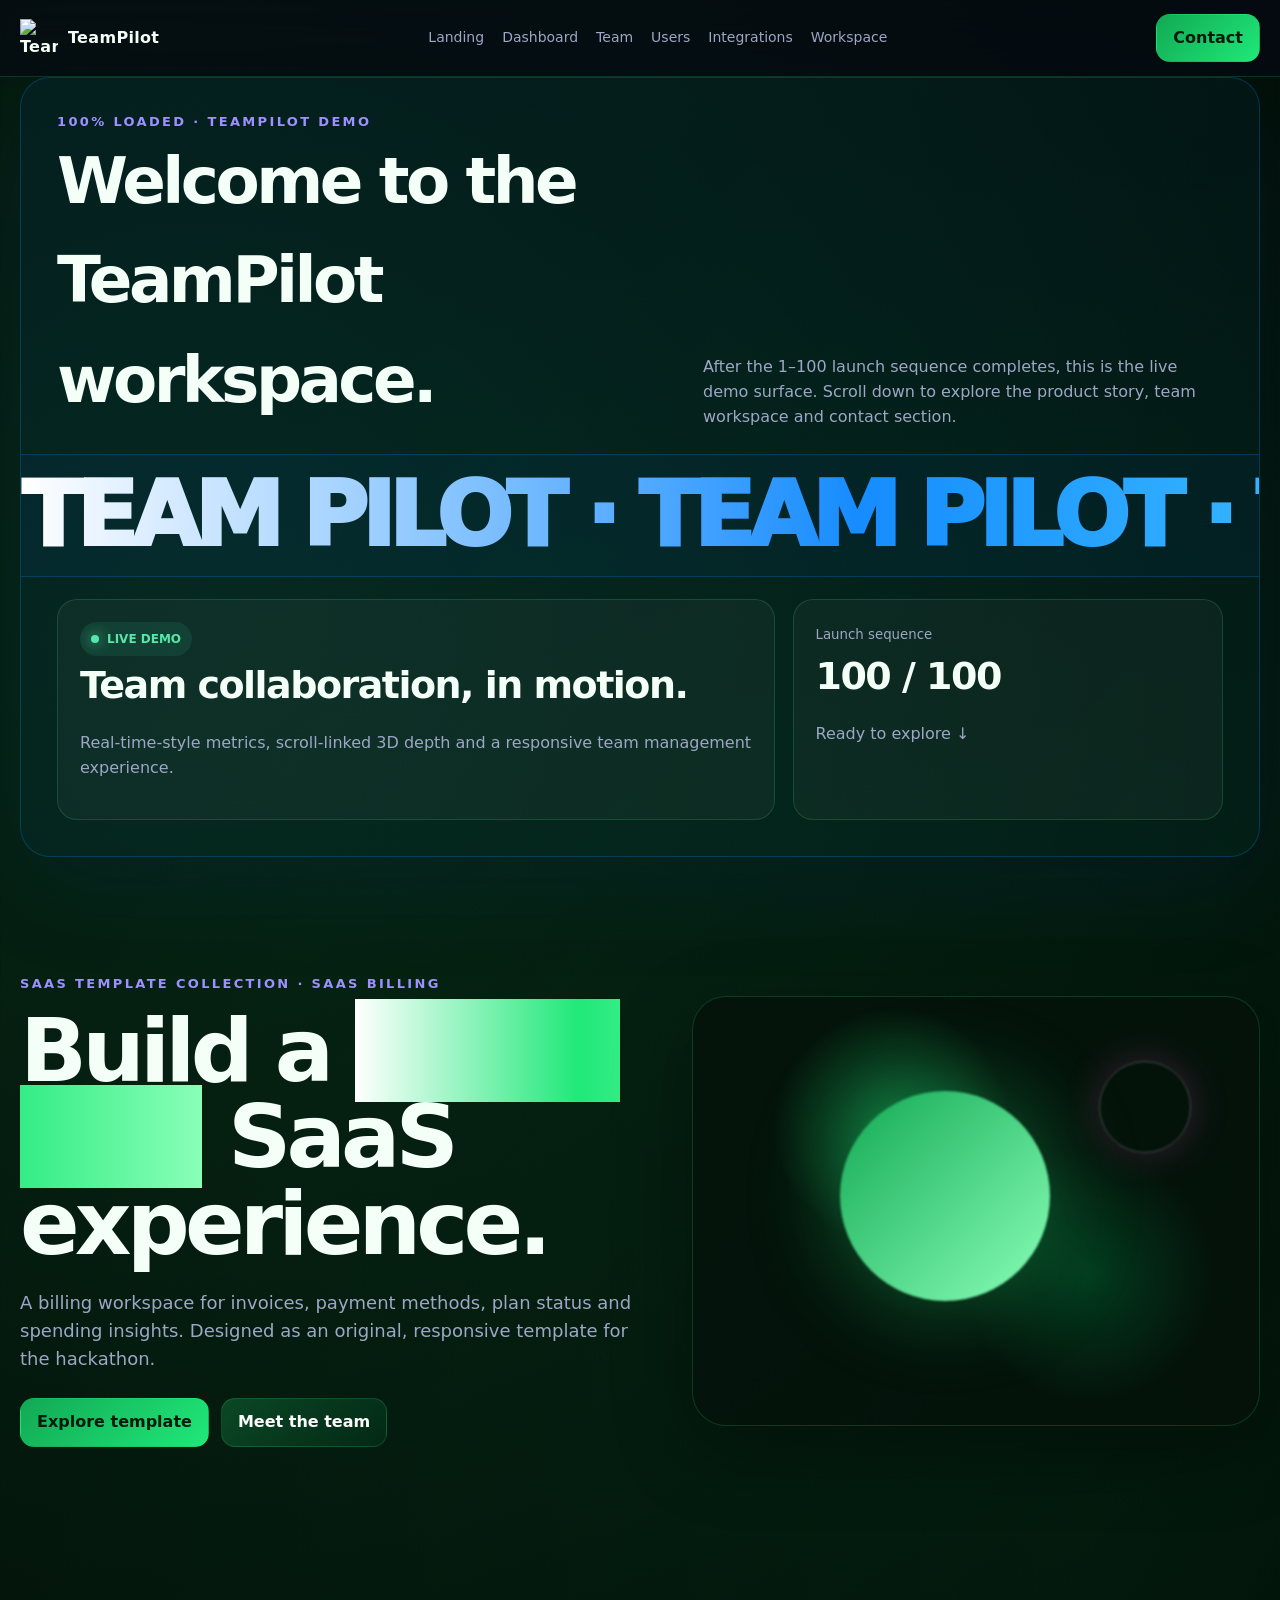
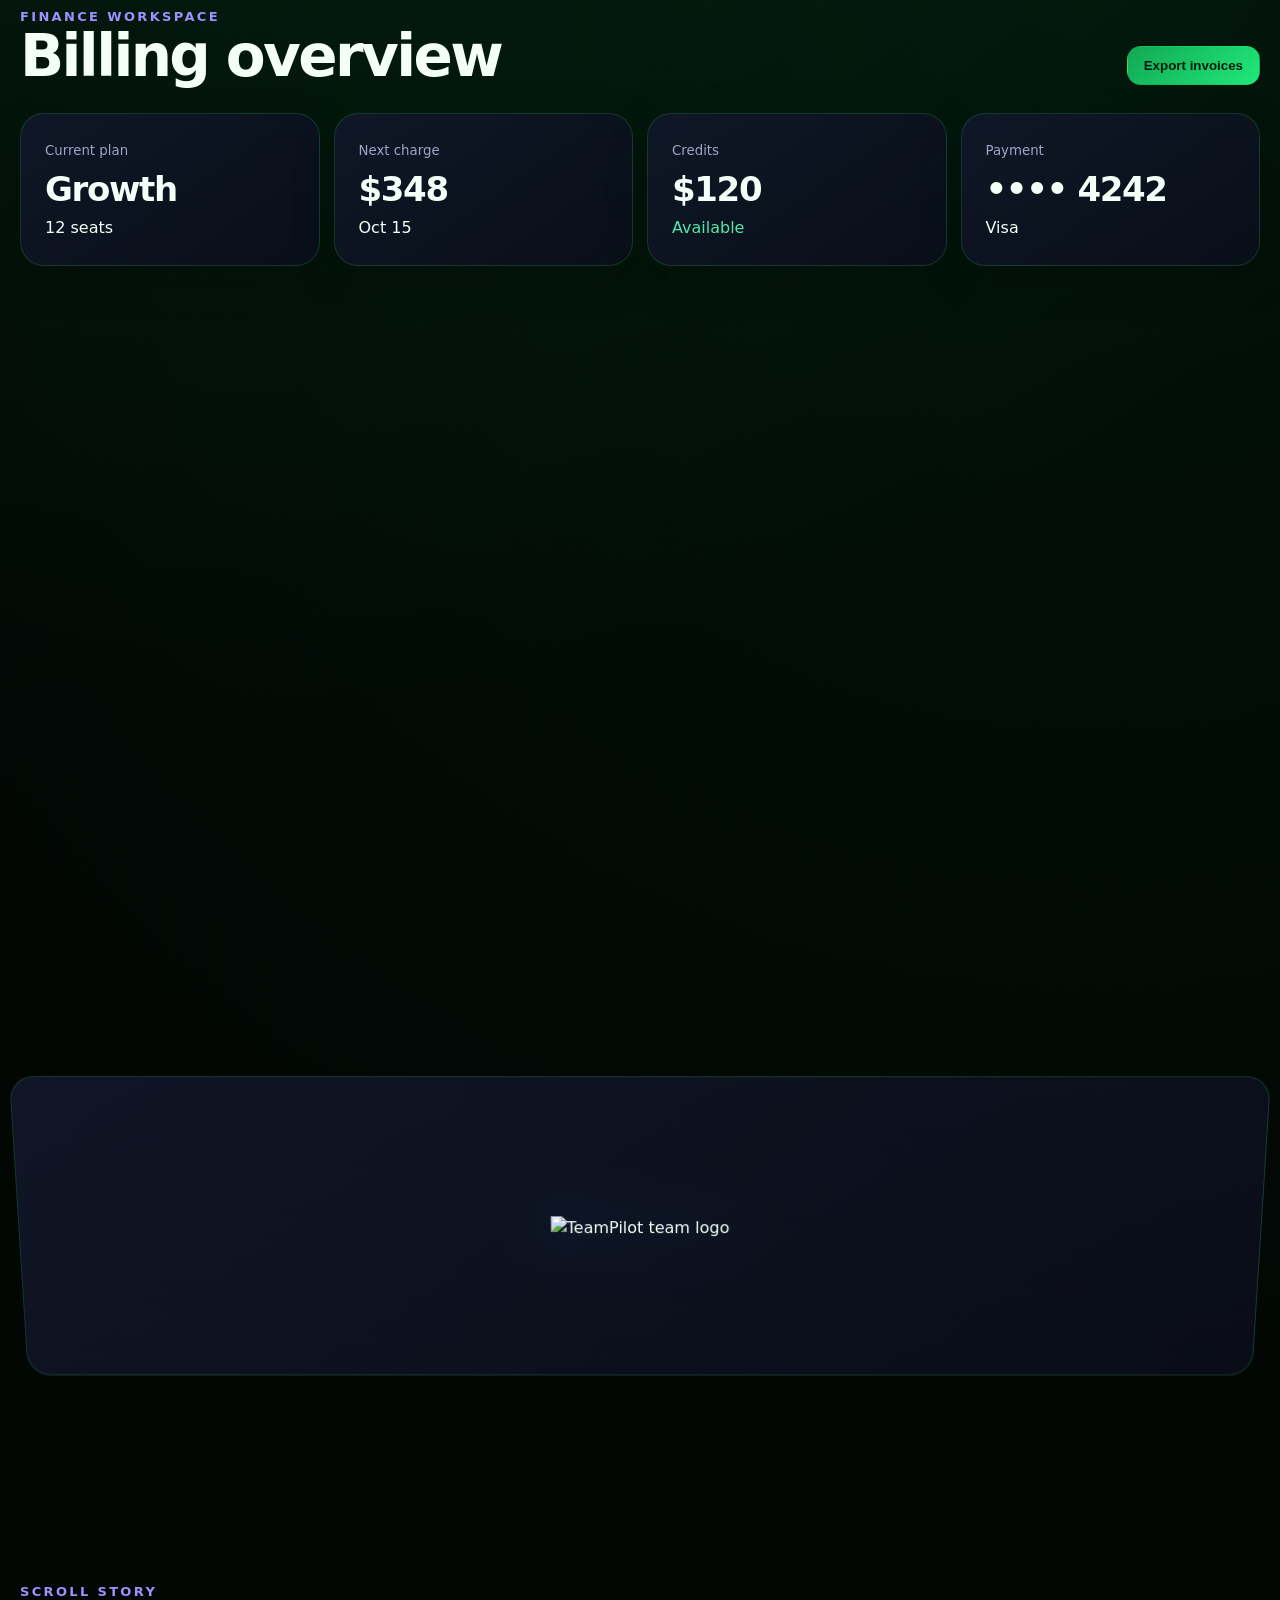
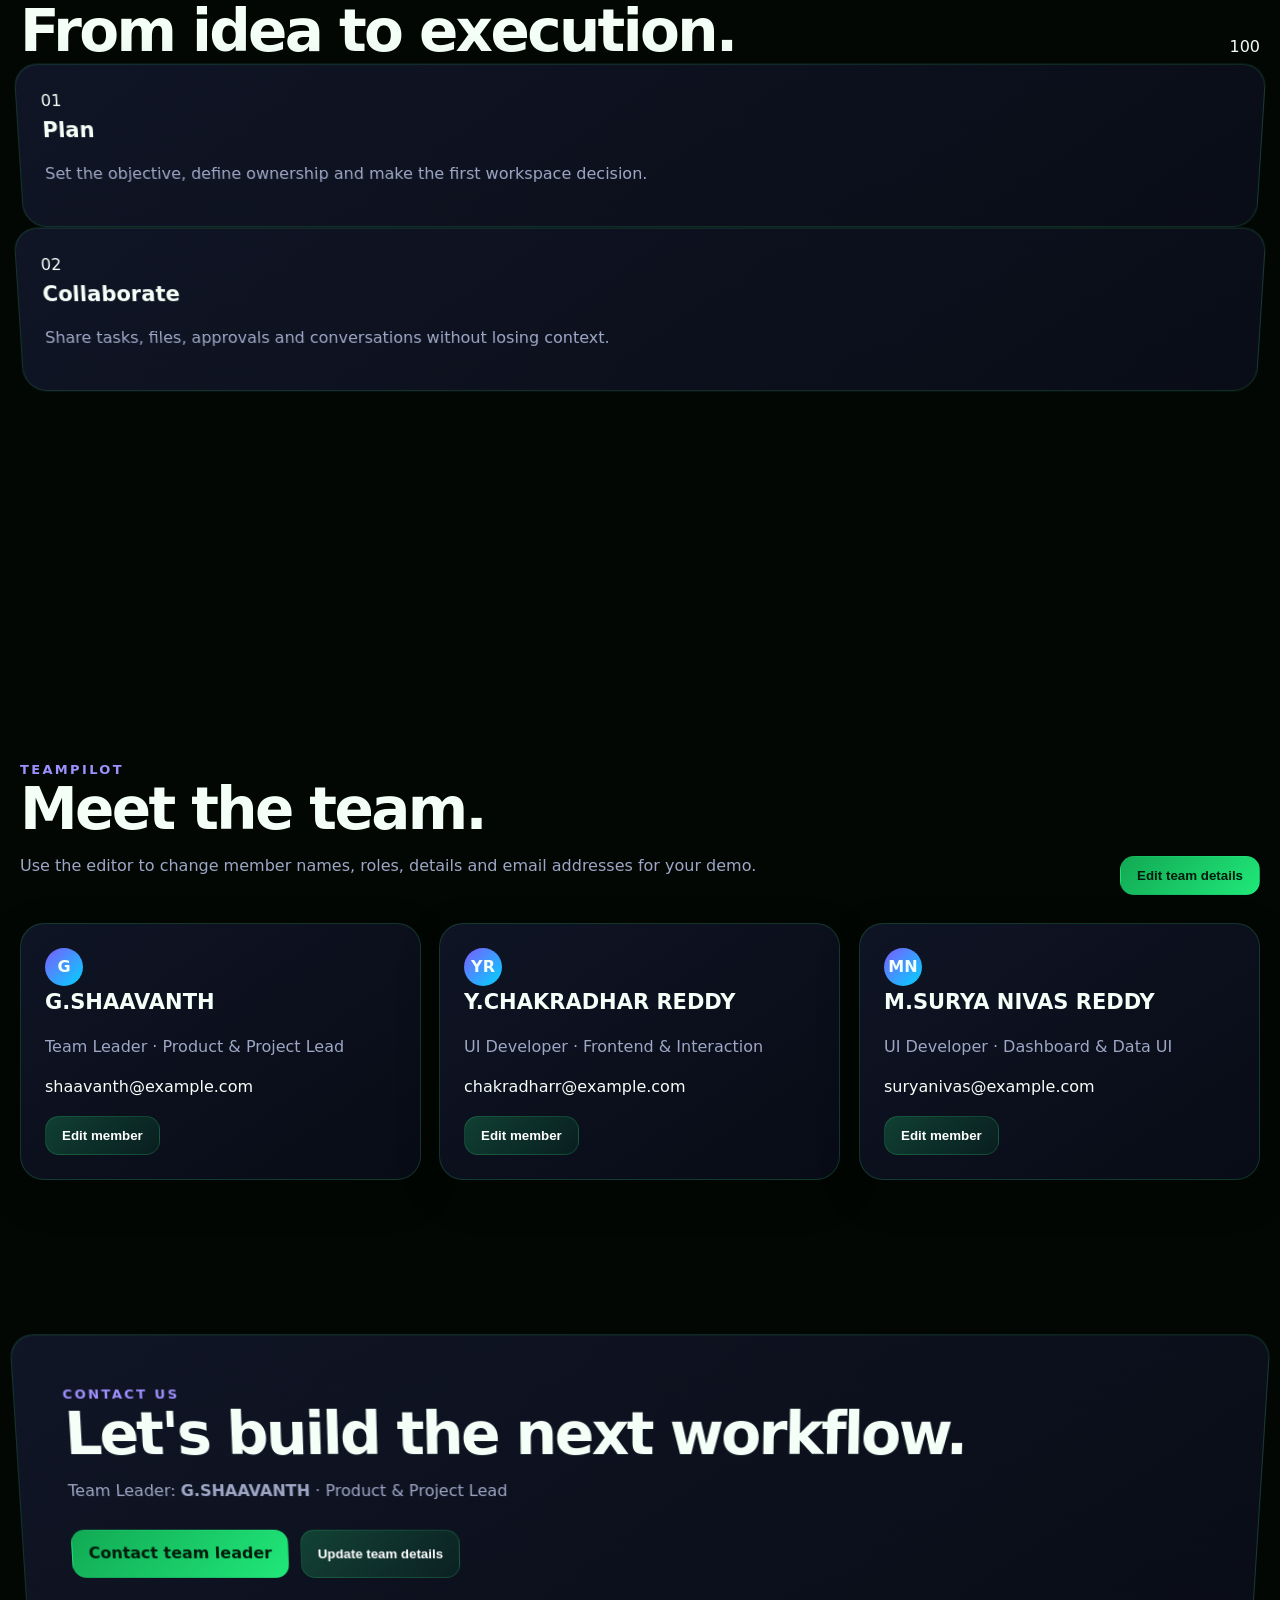
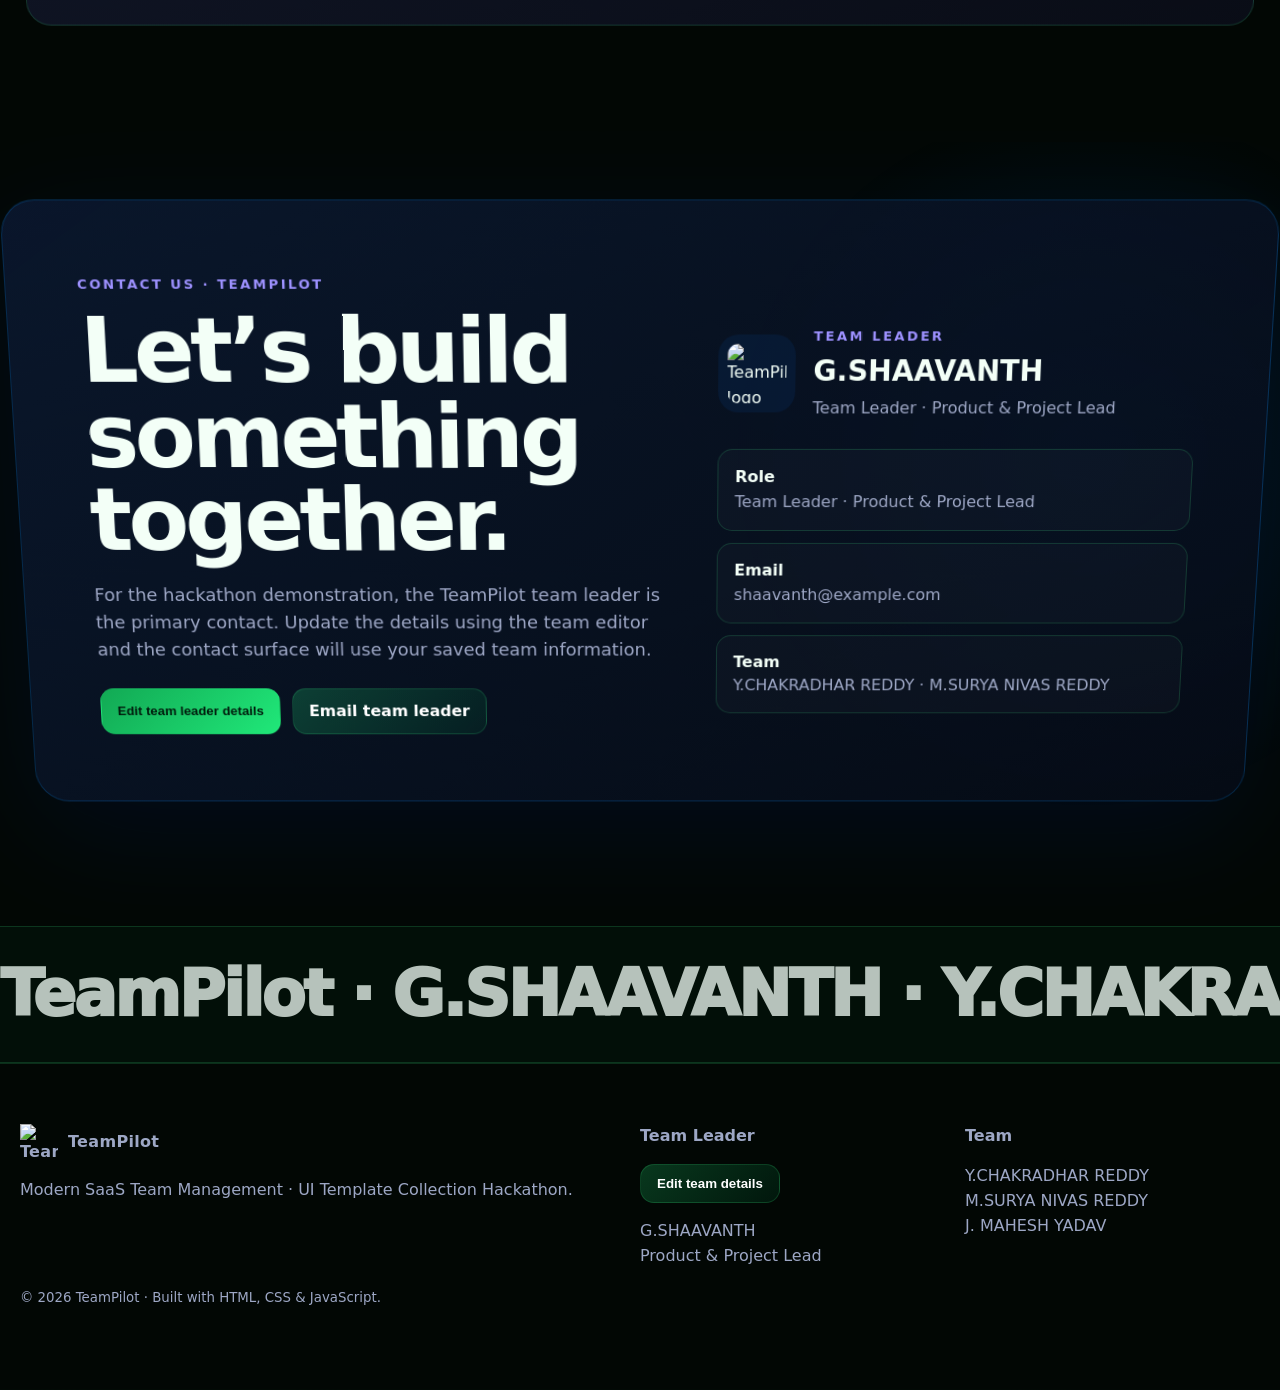
==== commit 5cbded96: "Add SaaS Billing" ====
--- a/index.html
+++ b/index.html
@@ -1,4 +1,4 @@
-<!doctype html><html lang="en"><head><meta charset="utf-8"><meta name="viewport" content="width=device-width,initial-scale=1"><meta name="description" content="SaaS Pricing template"><title>SaaS Pricing · TeamPilot</title><link rel="stylesheet" href="style.css"></head>
+<!doctype html><html lang="en"><head><meta charset="utf-8"><meta name="viewport" content="width=device-width,initial-scale=1"><meta name="description" content="SaaS Billing template"><title>SaaS Billing · TeamPilot</title><link rel="stylesheet" href="style.css"></head>
 <body>
 <header class="nav"><div class="container nav-inner"><a class="brand" href="../saas-landing-page/index.html"><img class="brand-mark team-logo" src="../assets/teampilot-logo.png" alt="TeamPilot logo"><span>TeamPilot</span></a><nav class="navlinks"><a href="../saas-landing-page/index.html" >Landing</a><a href="../saas-dashboard/index.html" >Dashboard</a><a href="../saas-team-management/index.html" >Team</a><a href="../saas-user-management/index.html" >Users</a><a href="../saas-integrations/index.html" >Integrations</a><a href="../saas-collaboration-workspace/index.html" >Workspace</a></nav><a class="btn primary" href="#contact">Contact</a></div></header>
 <section class="demo-intro" id="postCounterDemo">
@@ -16,14 +16,14 @@
 </section>
 
     <section class="hero"><div class="container hero-grid">
-      <div class="reveal"><div class="eyebrow">SaaS Template Collection · SaaS Pricing</div>
+      <div class="reveal"><div class="eyebrow">SaaS Template Collection · SaaS Billing</div>
       <h1>Build a <span>team-first</span> SaaS experience.</h1>
-      <p>Interactive pricing cards with monthly/yearly billing and feature comparisons. Designed as an original, responsive template for the hackathon.</p>
+      <p>A billing workspace for invoices, payment methods, plan status and spending insights. Designed as an original, responsive template for the hackathon.</p>
       <div class="actions"><a class="btn primary" href="#demo">Explore template</a><a class="btn" href="#team">Meet the team</a></div></div>
       <div class="orb tilt reveal" aria-hidden="true"></div>
     </div></section>
 <main>
-<section class="section" id="demo"><div class="container"><div class="section-head"><div><div class="eyebrow">Simple pricing</div><h2>Scale without surprises.</h2></div><button class="btn" id="billingToggle">Monthly / Yearly</button></div><div class="grid"><article class="card reveal"><h3>Starter</h3><p class="muted">For small teams.</p><strong style="font-size:48px">$<span class="price" data-m="12" data-y="9">12</span></strong><p>/ member / month</p><button class="btn">Choose Starter</button></article><article class="card reveal" style="border-color:rgba(124,92,255,.55)"><h3>Growth</h3><p class="muted">For growing teams.</p><strong style="font-size:48px">$<span class="price" data-m="29" data-y="23">29</span></strong><p>/ member / month</p><button class="btn primary">Choose Growth</button></article><article class="card reveal"><h3>Scale</h3><p class="muted">For complex organizations.</p><strong style="font-size:48px">$<span class="price" data-m="59" data-y="47">59</span></strong><p>/ member / month</p><button class="btn">Contact sales</button></article></div></div></section>
+<section class="section" id="demo"><div class="container"><div class="section-head"><div><div class="eyebrow">Finance workspace</div><h2>Billing overview</h2></div><button class="btn primary" onclick="alert('Invoice export simulated.')">Export invoices</button></div><div class="kpis"><div class="card kpi reveal"><small>Current plan</small><strong>Growth</strong><span>12 seats</span></div><div class="card kpi reveal"><small>Next charge</small><strong>$348</strong><span>Oct 15</span></div><div class="card kpi reveal"><small>Credits</small><strong>$120</strong><span class="positive">Available</span></div><div class="card kpi reveal"><small>Payment</small><strong>•••• 4242</strong><span>Visa</span></div></div><div class="card reveal" style="margin-top:18px"><h3>Recent invoices</h3><table class="table"><thead><tr><th>Invoice</th><th>Date</th><th>Amount</th><th>Status</th></tr></thead><tbody><tr><td>INV-2026-001</td><td>Sep 5, 2026</td><td>$261.00</td><td><span class='status'>Paid</span></td></tr><tr><td>INV-2026-002</td><td>Sep 6, 2026</td><td>$348.00</td><td><span class='status'>Paid</span></td></tr><tr><td>INV-2026-003</td><td>Sep 7, 2026</td><td>$435.00</td><td><span class='status'>Paid</span></td></tr><tr><td>INV-2026-004</td><td>Sep 8, 2026</td><td>$522.00</td><td><span class='status'>Paid</span></td></tr><tr><td>INV-2026-005</td><td>Sep 9, 2026</td><td>$609.00</td><td><span class='status'>Paid</span></td></tr></tbody></table></div></div></section>
 </main>
 
 <section class="section"><div class="container story-grid">
@@ -79,4 +79,4 @@
 </section>
 <div class="marquee" aria-label="Team brand"><div class="marquee-track"><span>TeamPilot · G.SHAAVANTH · Y.CHAKRADHAR REDDY · M.SURYA NIVAS REDDY · J. MAHESH YADAV ·</span><span>TeamPilot · G.SHAAVANTH · Y.CHAKRADHAR REDDY · M.SURYA NIVAS REDDY · J. MAHESH YADAV ·</span></div></div>
 <footer class="footer" id="contact"><div class="container footer-grid"><div><div class="brand"><img class="brand-mark team-logo" src="../assets/teampilot-logo.png" alt="TeamPilot logo"><span>TeamPilot</span></div><p>Modern SaaS Team Management · UI Template Collection Hackathon.</p></div><div><b>Team Leader</b><p><button class="btn" data-edit-team="0">Edit team details</button></p><p>G.SHAAVANTH<br>Product & Project Lead</p></div><div><b>Team</b><p>Y.CHAKRADHAR REDDY<br>M.SURYA NIVAS REDDY<br>J. MAHESH YADAV</p></div></div><div class="container"><small>© <span data-year></span> TeamPilot · Built with HTML, CSS & JavaScript.</small></div></footer>
-<script src="script.js"></script><script>let yearly=false;document.querySelector('#billingToggle').onclick=()=>{yearly=!yearly;document.querySelectorAll('.price').forEach(x=>x.textContent=yearly?x.dataset.y:x.dataset.m)};</script></body></html>+<script src="script.js"></script><script></script></body></html>
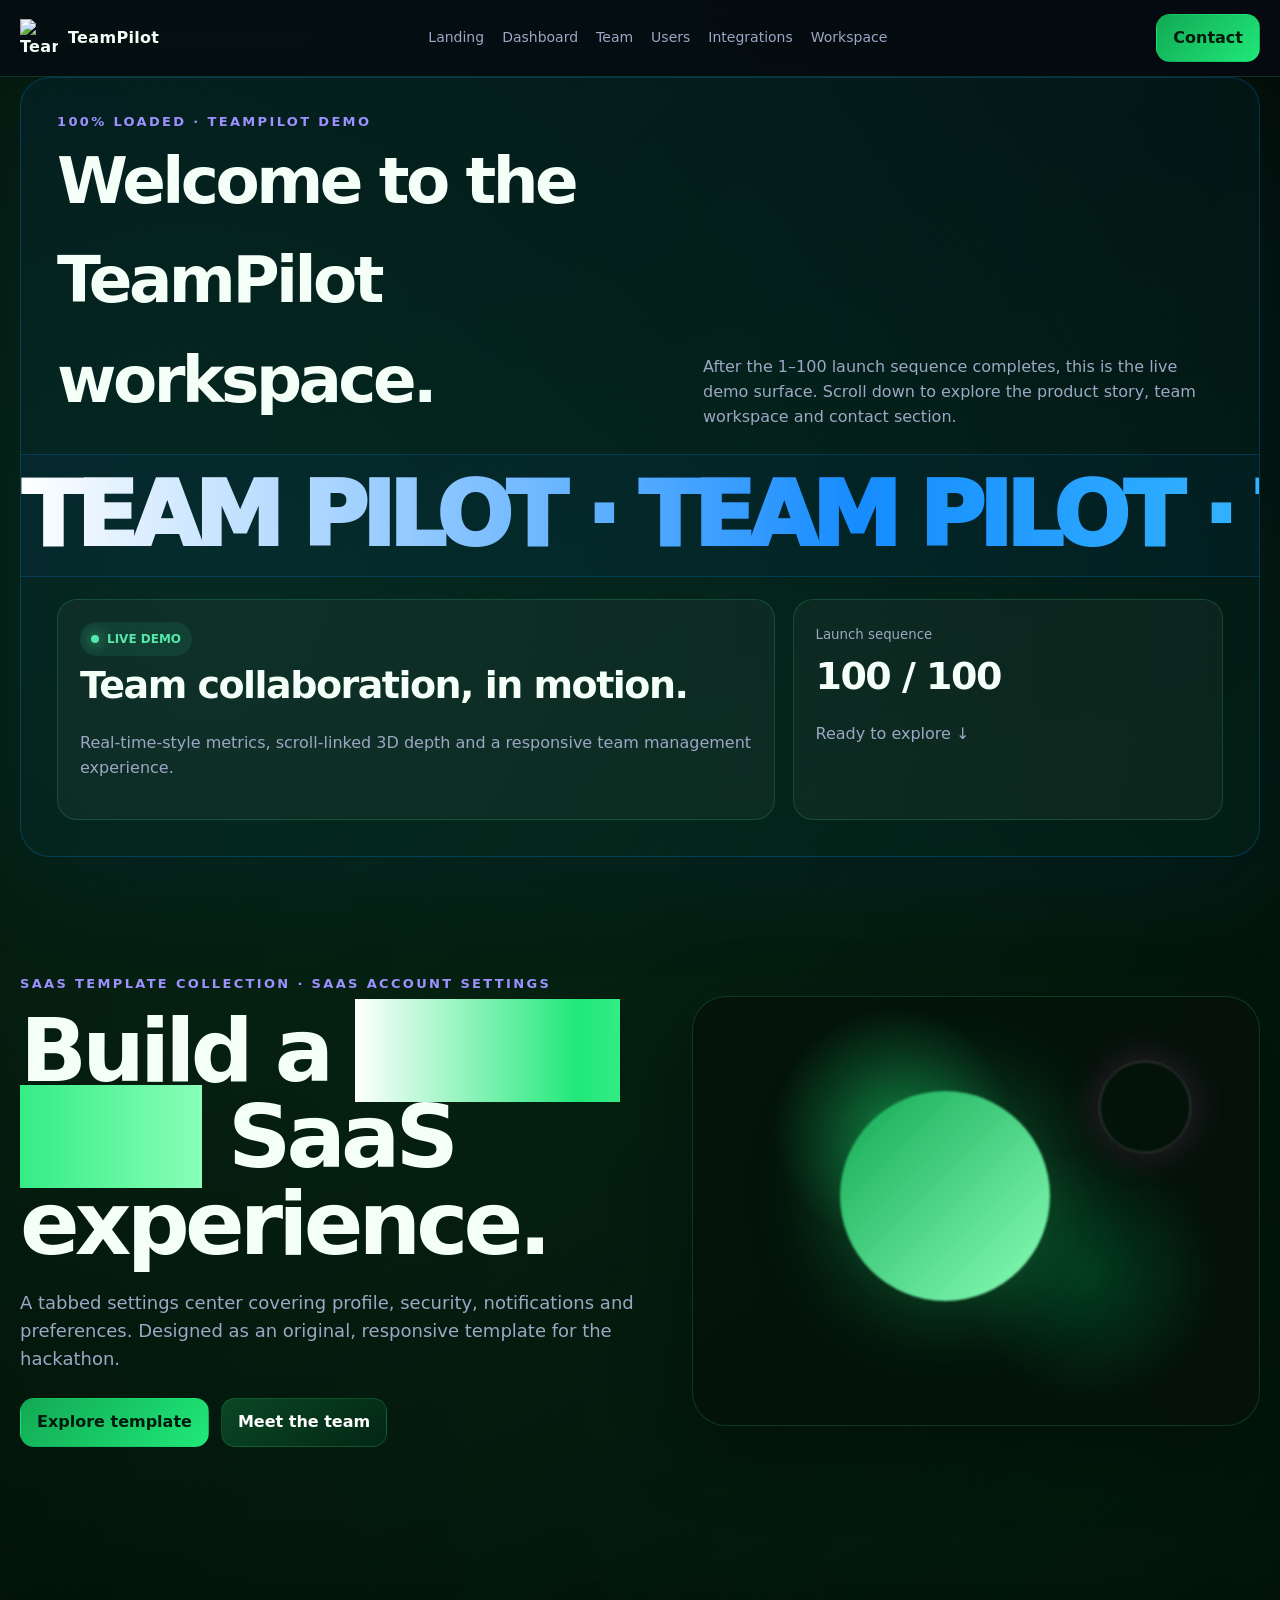
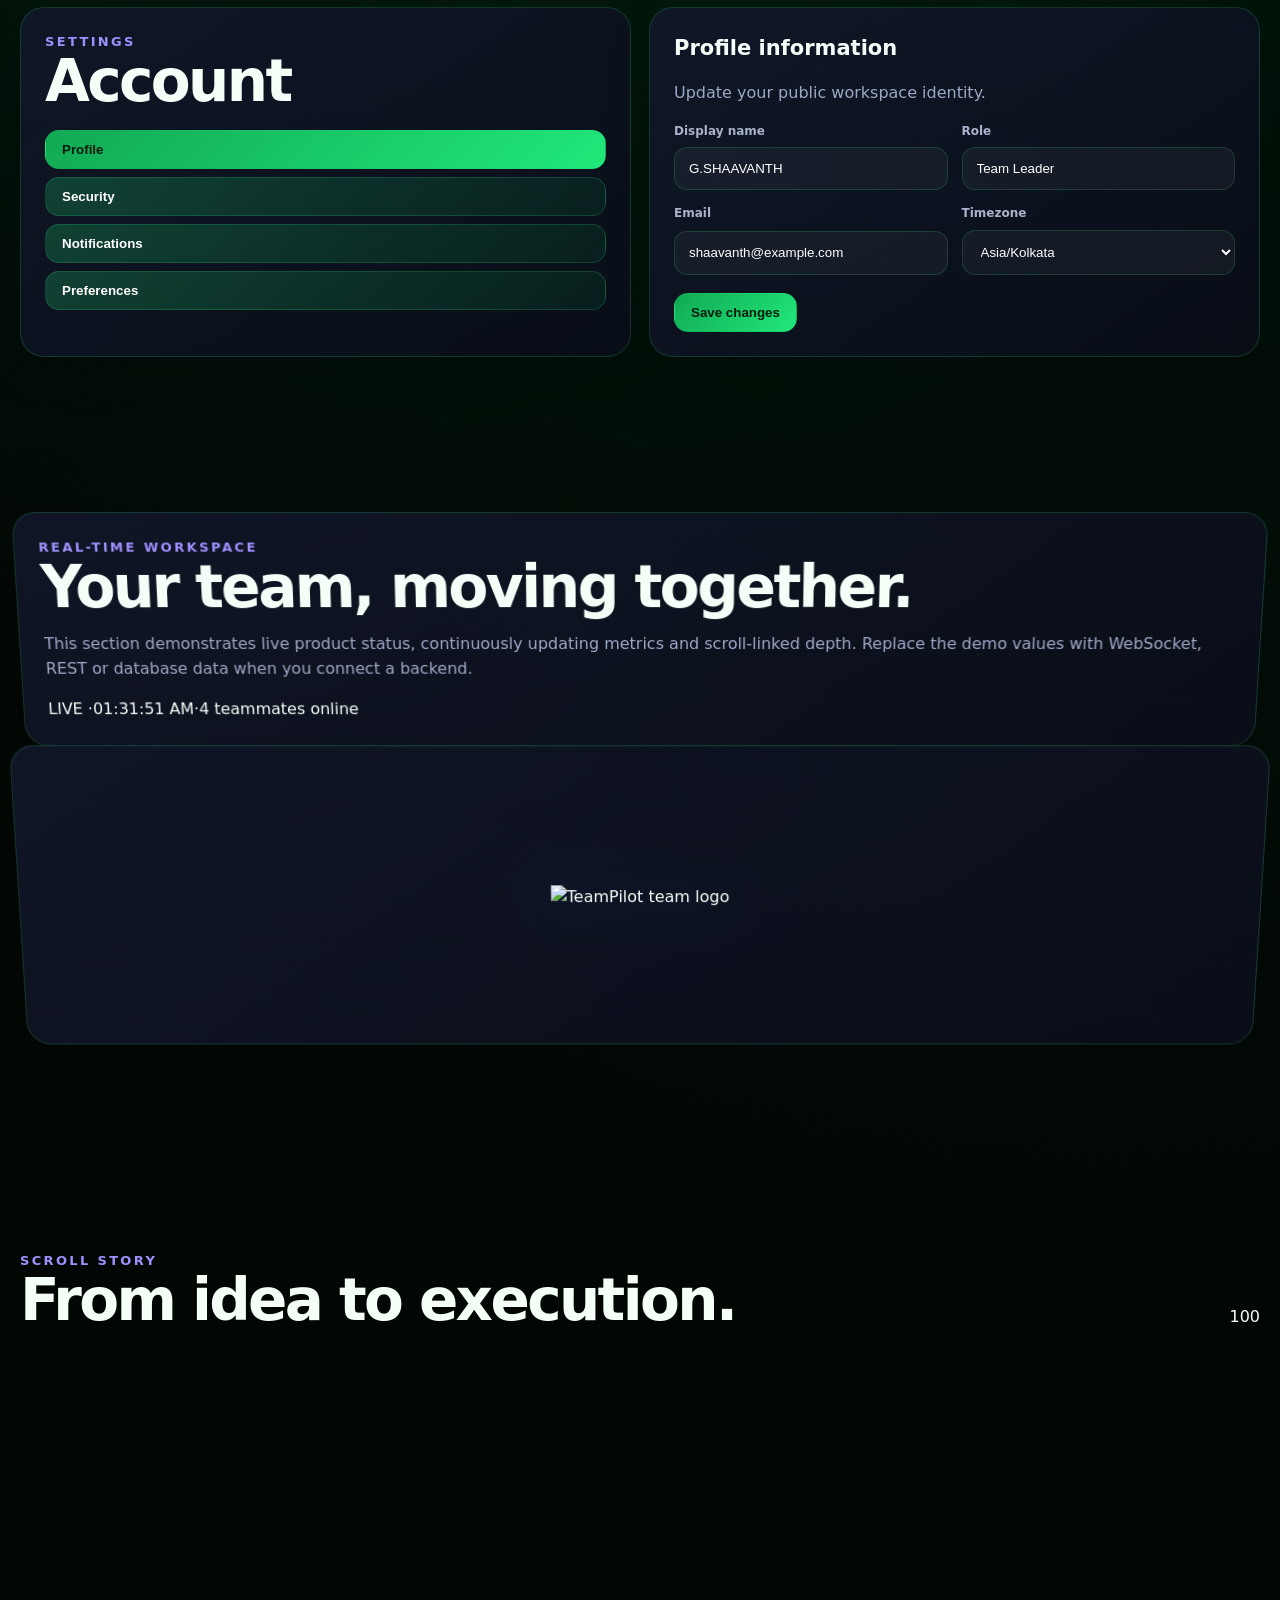
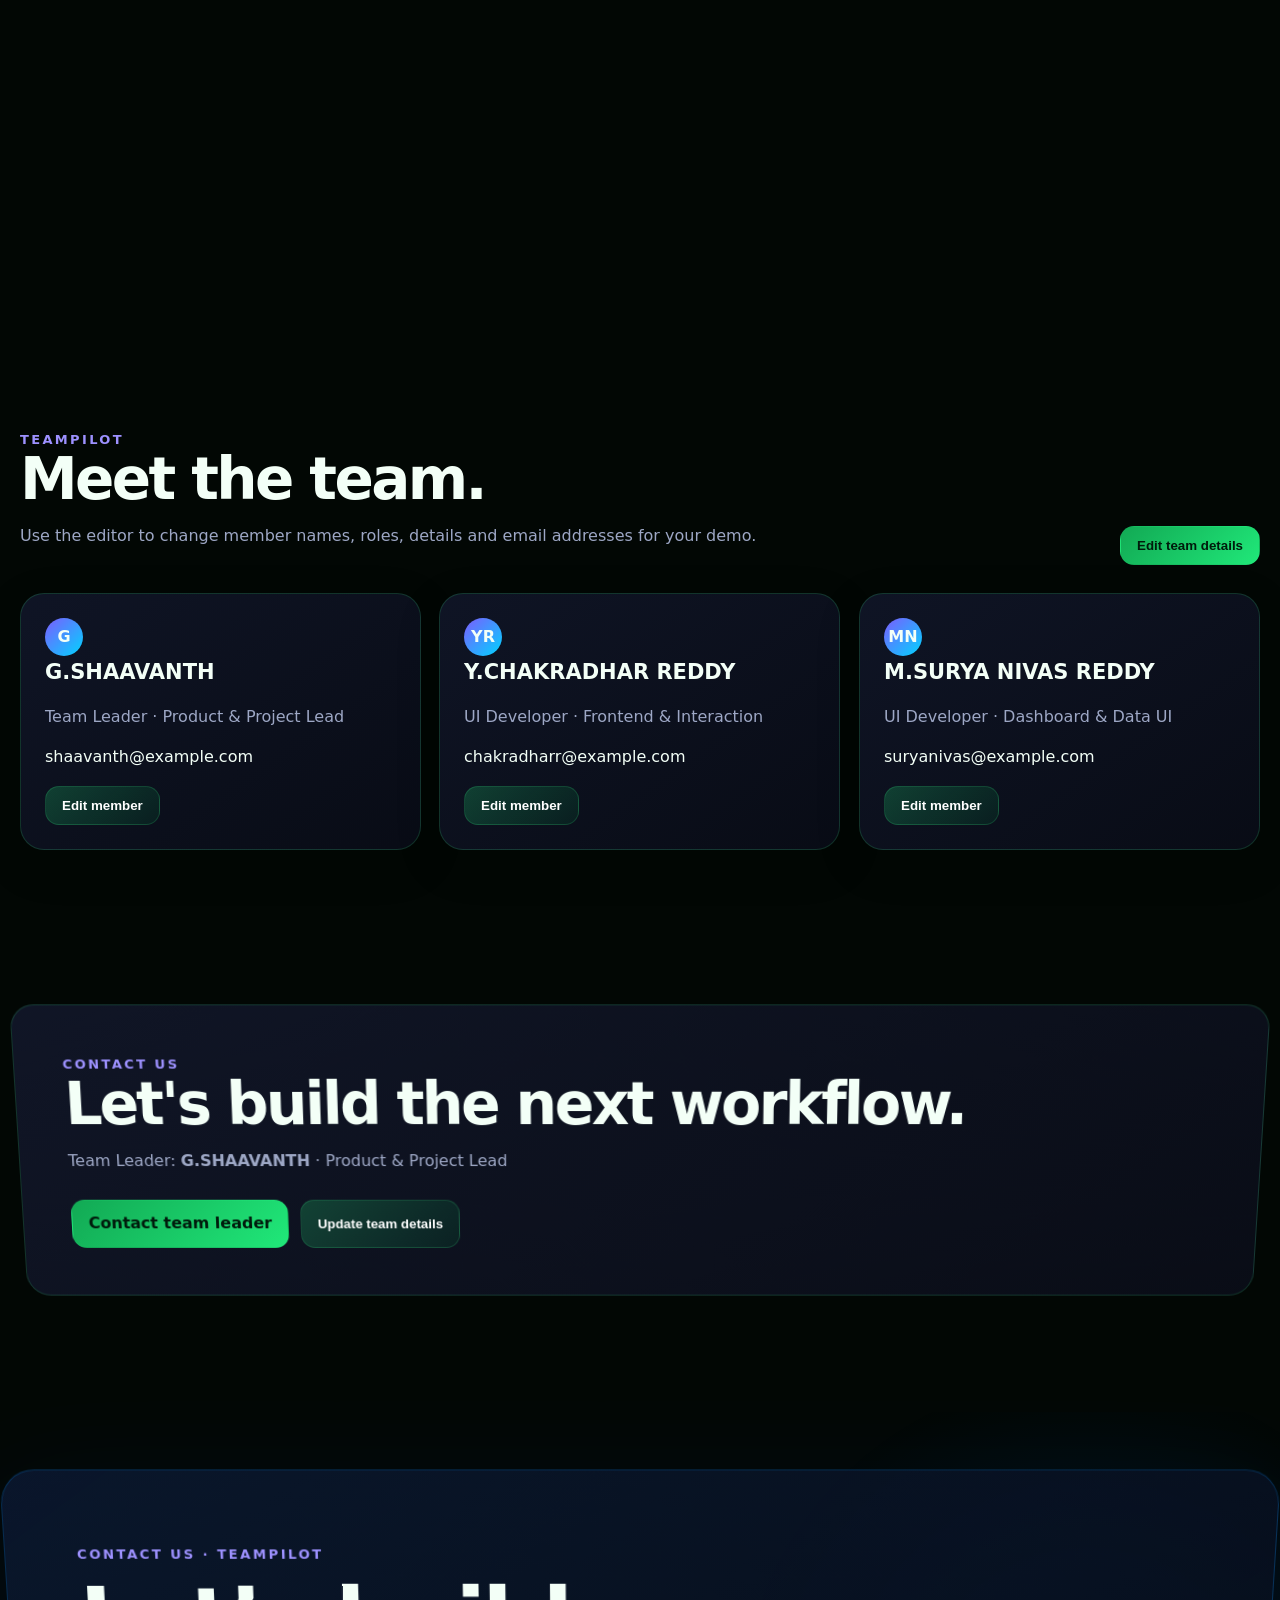
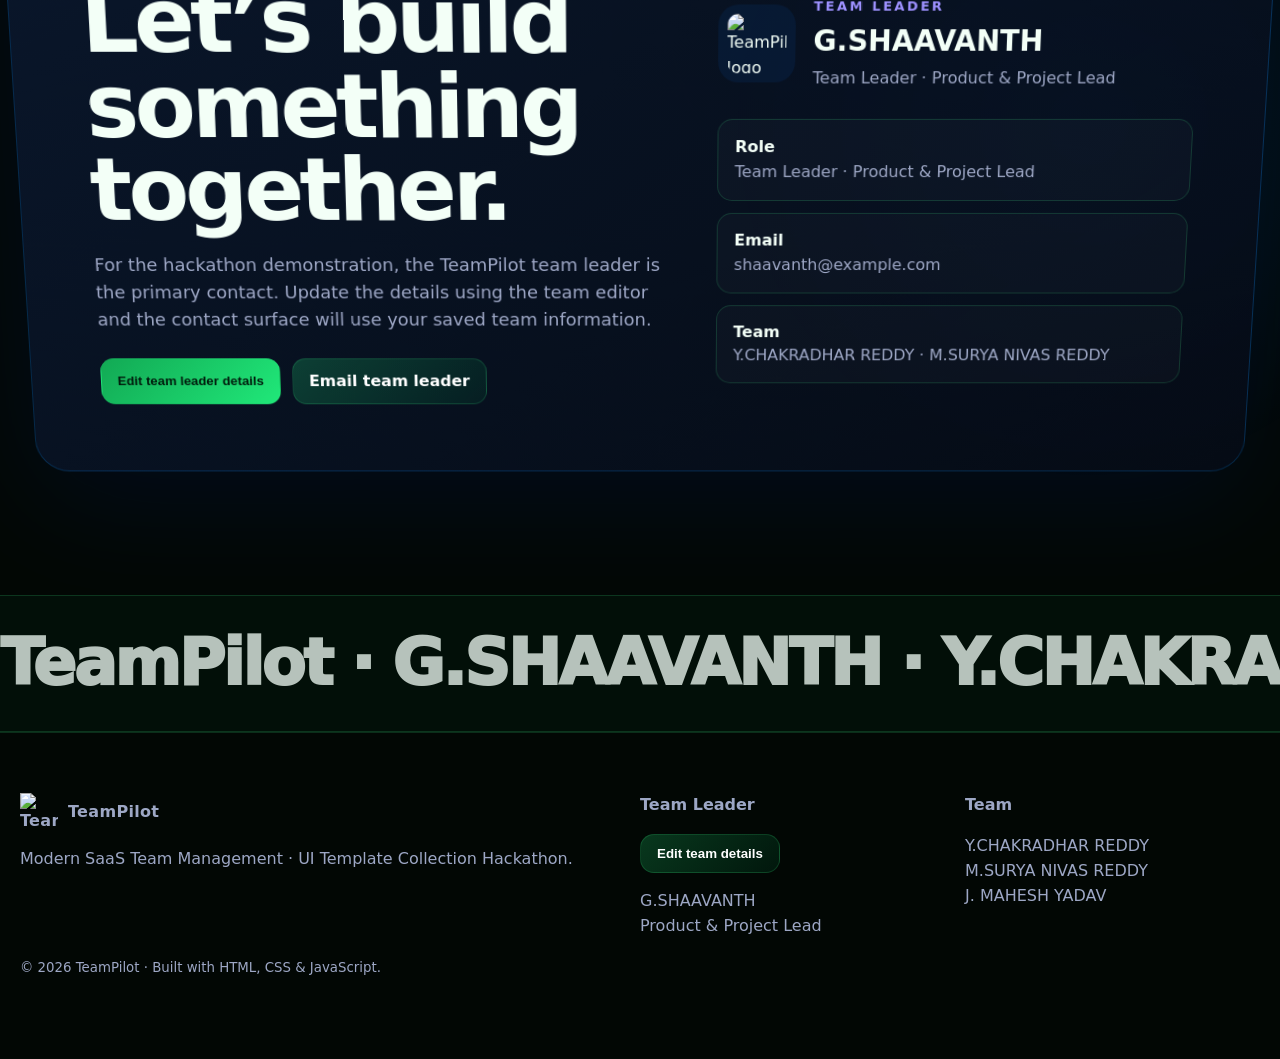
==== commit 369c4960: "Add SaaS Account Settings" ====
--- a/index.html
+++ b/index.html
@@ -1,4 +1,4 @@
-<!doctype html><html lang="en"><head><meta charset="utf-8"><meta name="viewport" content="width=device-width,initial-scale=1"><meta name="description" content="SaaS Billing template"><title>SaaS Billing · TeamPilot</title><link rel="stylesheet" href="style.css"></head>
+<!doctype html><html lang="en"><head><meta charset="utf-8"><meta name="viewport" content="width=device-width,initial-scale=1"><meta name="description" content="SaaS Account Settings template"><title>SaaS Account Settings · TeamPilot</title><link rel="stylesheet" href="style.css"></head>
 <body>
 <header class="nav"><div class="container nav-inner"><a class="brand" href="../saas-landing-page/index.html"><img class="brand-mark team-logo" src="../assets/teampilot-logo.png" alt="TeamPilot logo"><span>TeamPilot</span></a><nav class="navlinks"><a href="../saas-landing-page/index.html" >Landing</a><a href="../saas-dashboard/index.html" >Dashboard</a><a href="../saas-team-management/index.html" >Team</a><a href="../saas-user-management/index.html" >Users</a><a href="../saas-integrations/index.html" >Integrations</a><a href="../saas-collaboration-workspace/index.html" >Workspace</a></nav><a class="btn primary" href="#contact">Contact</a></div></header>
 <section class="demo-intro" id="postCounterDemo">
@@ -16,14 +16,14 @@
 </section>
 
     <section class="hero"><div class="container hero-grid">
-      <div class="reveal"><div class="eyebrow">SaaS Template Collection · SaaS Billing</div>
+      <div class="reveal"><div class="eyebrow">SaaS Template Collection · SaaS Account Settings</div>
       <h1>Build a <span>team-first</span> SaaS experience.</h1>
-      <p>A billing workspace for invoices, payment methods, plan status and spending insights. Designed as an original, responsive template for the hackathon.</p>
+      <p>A tabbed settings center covering profile, security, notifications and preferences. Designed as an original, responsive template for the hackathon.</p>
       <div class="actions"><a class="btn primary" href="#demo">Explore template</a><a class="btn" href="#team">Meet the team</a></div></div>
       <div class="orb tilt reveal" aria-hidden="true"></div>
     </div></section>
 <main>
-<section class="section" id="demo"><div class="container"><div class="section-head"><div><div class="eyebrow">Finance workspace</div><h2>Billing overview</h2></div><button class="btn primary" onclick="alert('Invoice export simulated.')">Export invoices</button></div><div class="kpis"><div class="card kpi reveal"><small>Current plan</small><strong>Growth</strong><span>12 seats</span></div><div class="card kpi reveal"><small>Next charge</small><strong>$348</strong><span>Oct 15</span></div><div class="card kpi reveal"><small>Credits</small><strong>$120</strong><span class="positive">Available</span></div><div class="card kpi reveal"><small>Payment</small><strong>•••• 4242</strong><span>Visa</span></div></div><div class="card reveal" style="margin-top:18px"><h3>Recent invoices</h3><table class="table"><thead><tr><th>Invoice</th><th>Date</th><th>Amount</th><th>Status</th></tr></thead><tbody><tr><td>INV-2026-001</td><td>Sep 5, 2026</td><td>$261.00</td><td><span class='status'>Paid</span></td></tr><tr><td>INV-2026-002</td><td>Sep 6, 2026</td><td>$348.00</td><td><span class='status'>Paid</span></td></tr><tr><td>INV-2026-003</td><td>Sep 7, 2026</td><td>$435.00</td><td><span class='status'>Paid</span></td></tr><tr><td>INV-2026-004</td><td>Sep 8, 2026</td><td>$522.00</td><td><span class='status'>Paid</span></td></tr><tr><td>INV-2026-005</td><td>Sep 9, 2026</td><td>$609.00</td><td><span class='status'>Paid</span></td></tr></tbody></table></div></div></section>
+<section class="section" id="demo"><div class="container grid-2"><aside class="card reveal"><div class="eyebrow">Settings</div><h2>Account</h2><div style="display:grid;gap:8px;margin-top:20px"><button class="btn primary">Profile</button><button class="btn">Security</button><button class="btn">Notifications</button><button class="btn">Preferences</button></div></aside><article class="card reveal"><h3>Profile information</h3><p class="muted">Update your public workspace identity.</p><div class="form-grid"><div class="field"><label>Display name</label><input class="input" value="G.SHAAVANTH"></div><div class="field"><label>Role</label><input class="input" value="Team Leader"></div><div class="field"><label>Email</label><input class="input" value="shaavanth@example.com"></div><div class="field"><label>Timezone</label><select class="select"><option>Asia/Kolkata</option><option>UTC</option></select></div></div><button class="btn primary" style="margin-top:18px" onclick="alert('Settings saved locally for demo.')">Save changes</button></article></div></section>
 </main>
 
 <section class="section"><div class="container story-grid">
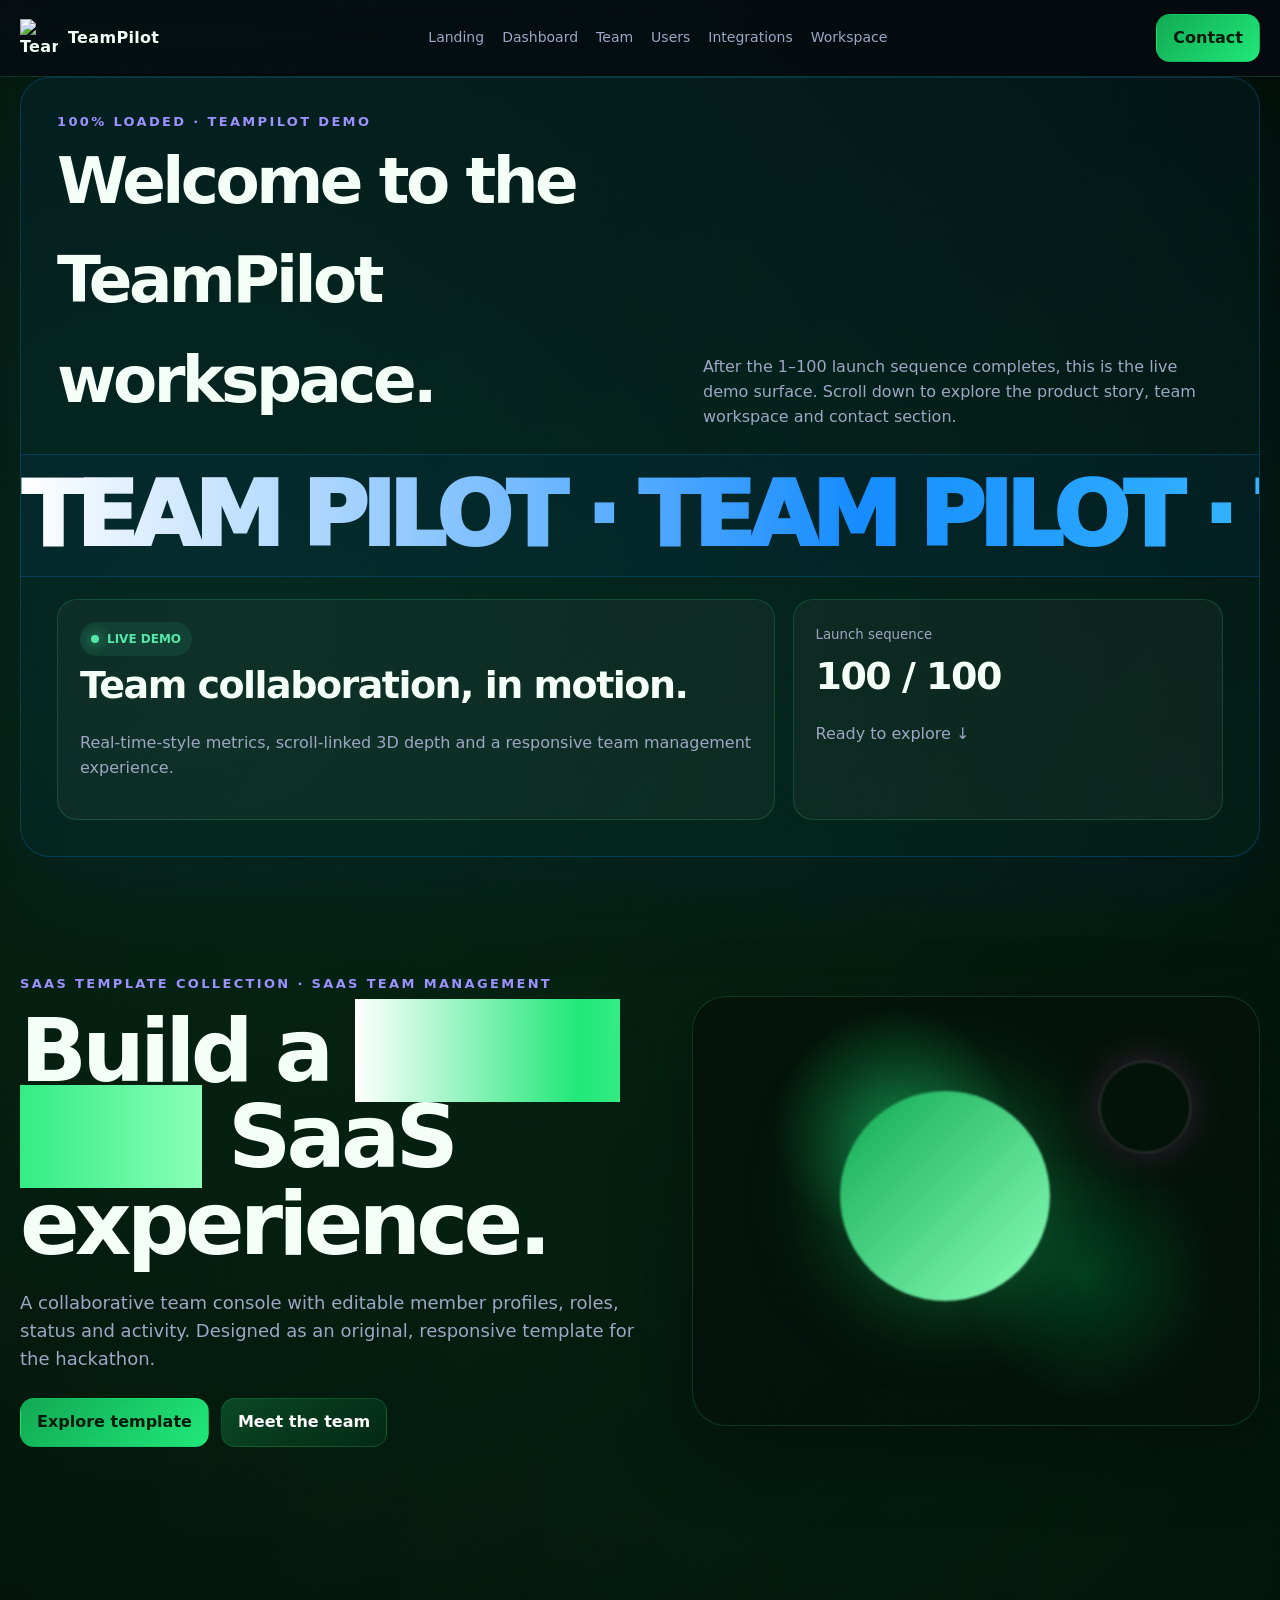
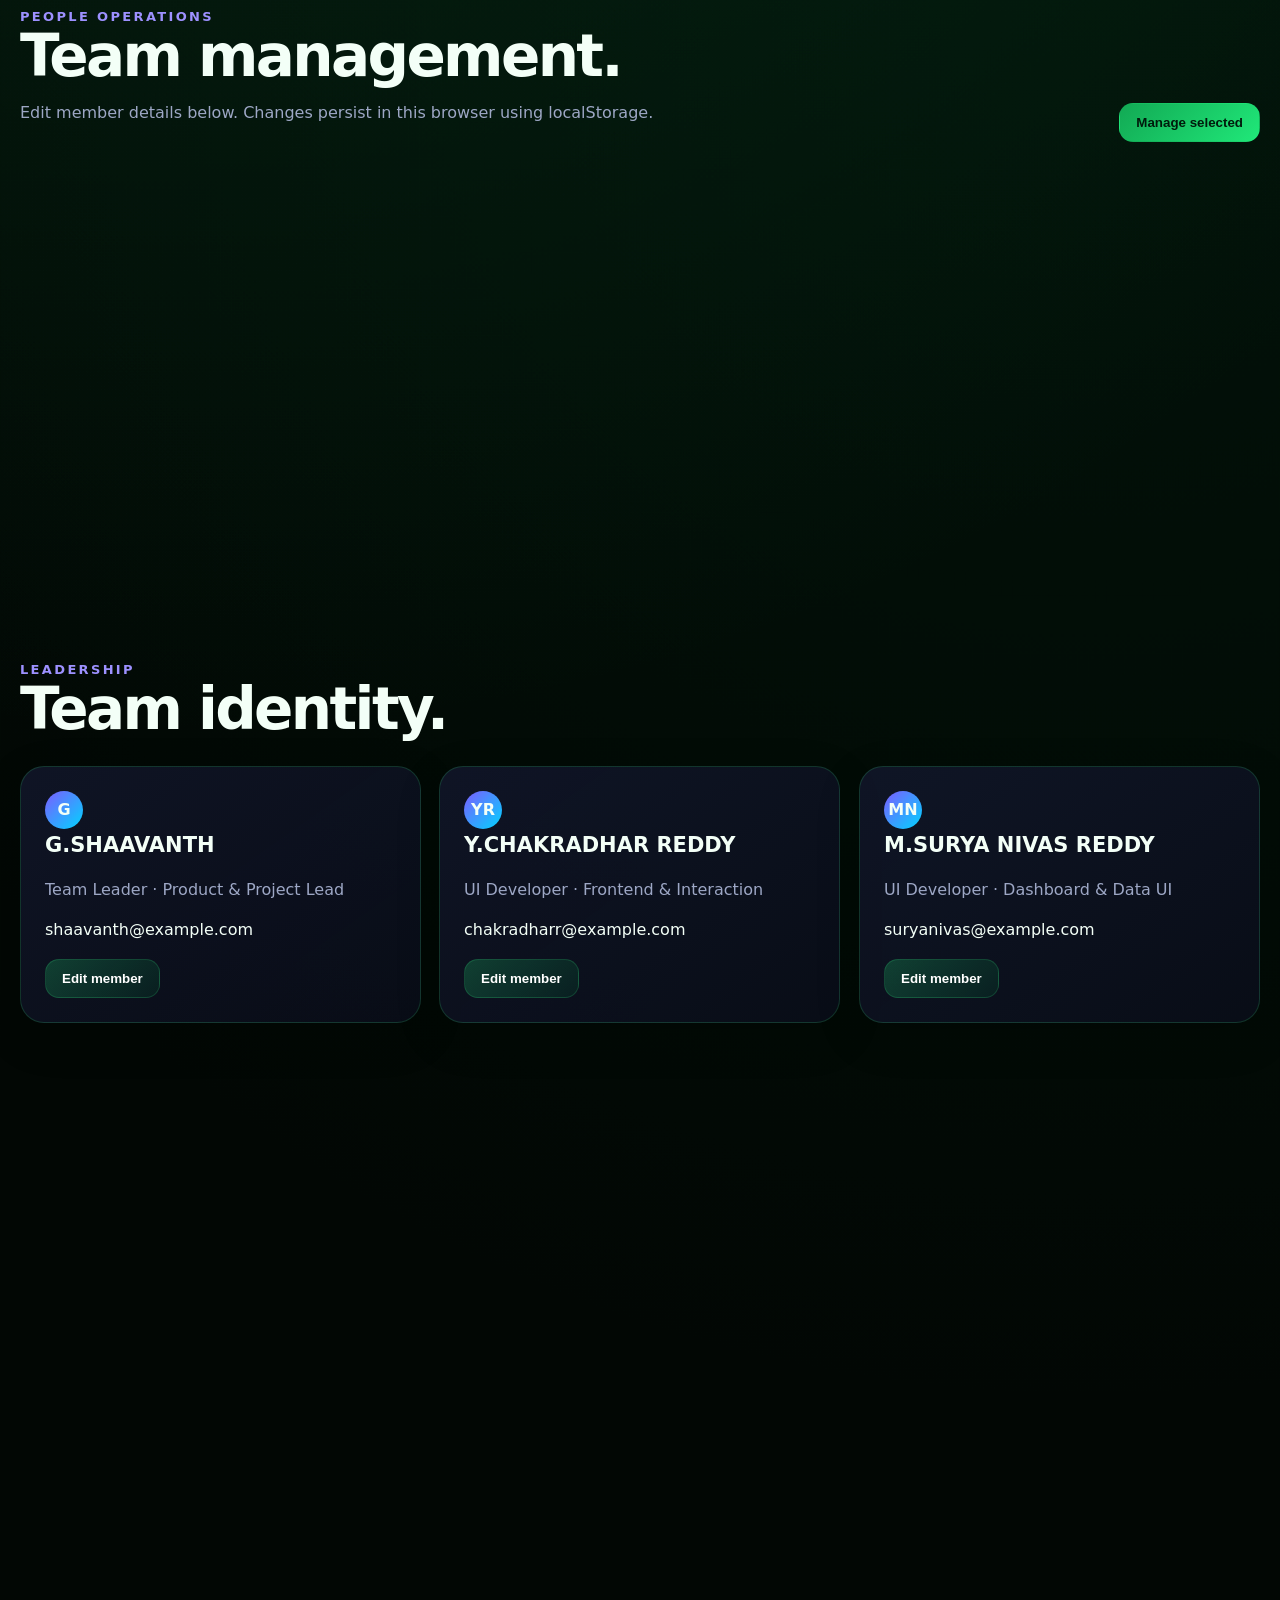
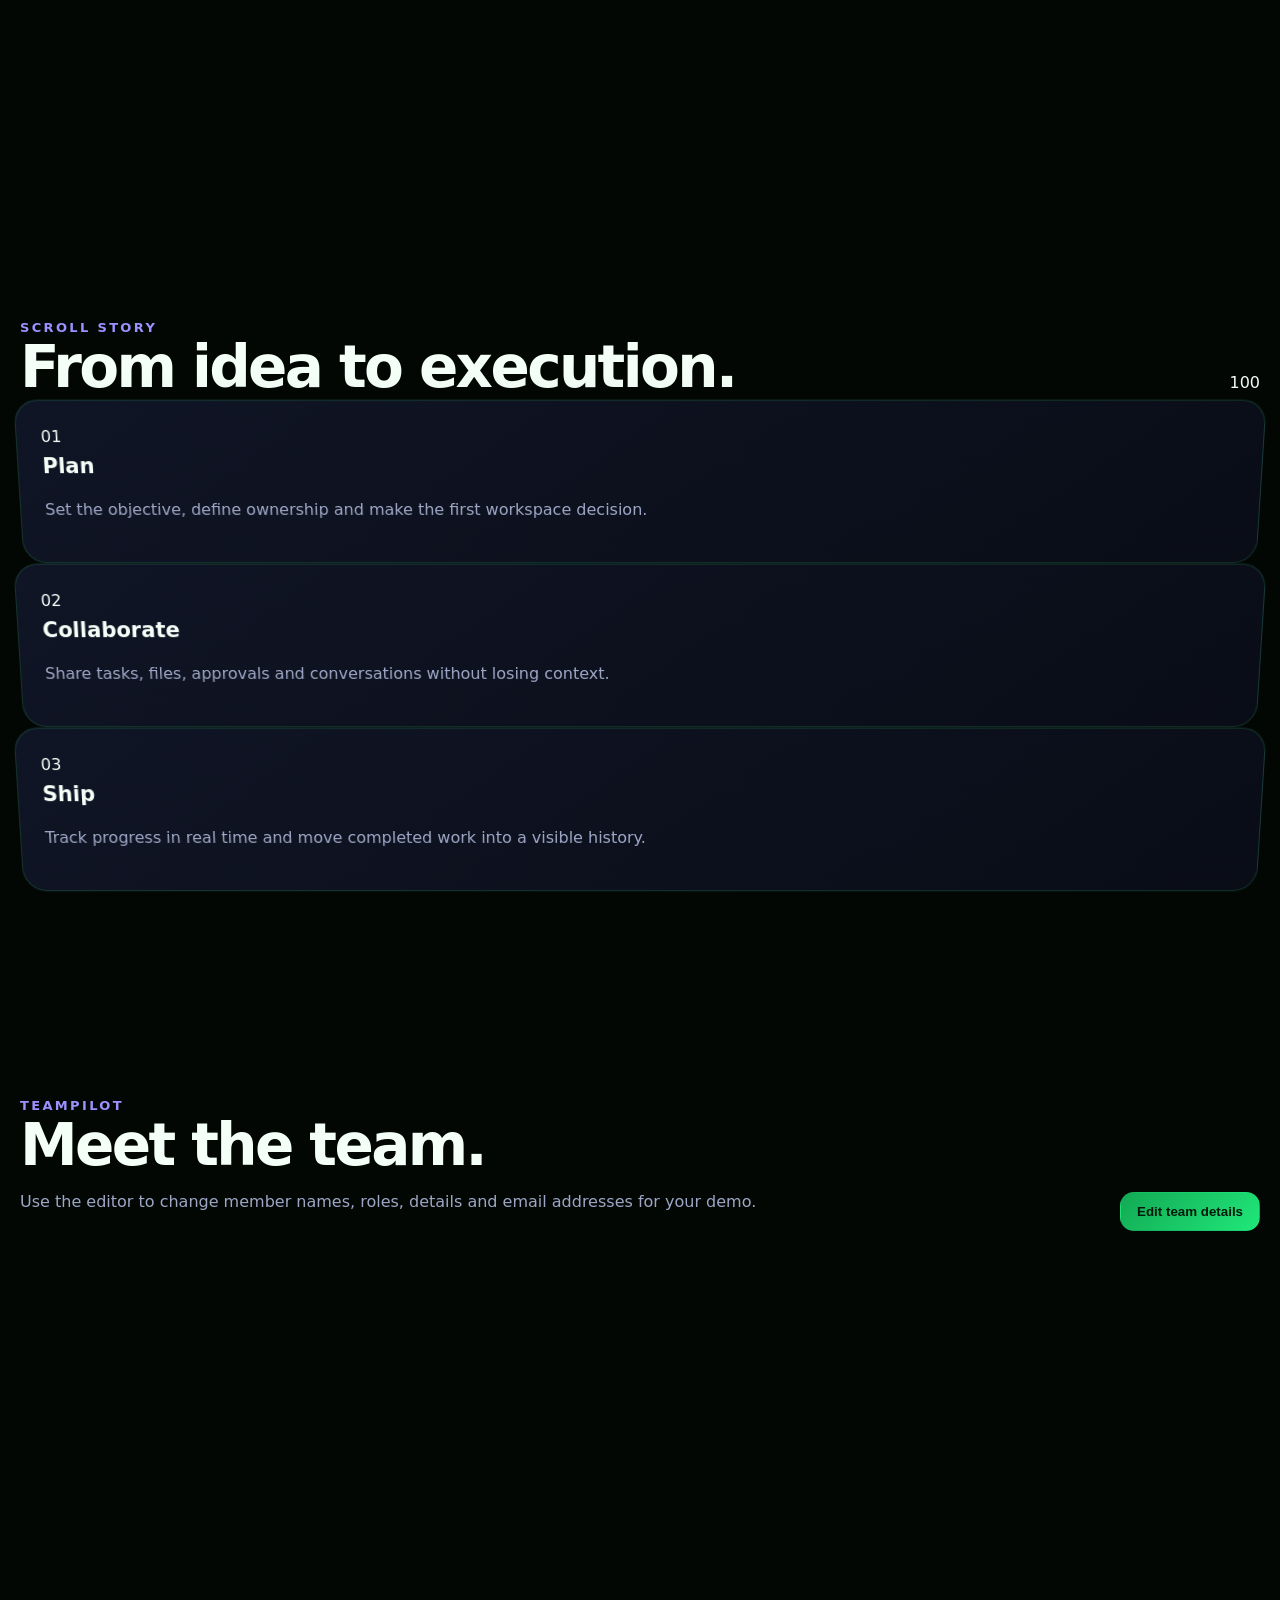
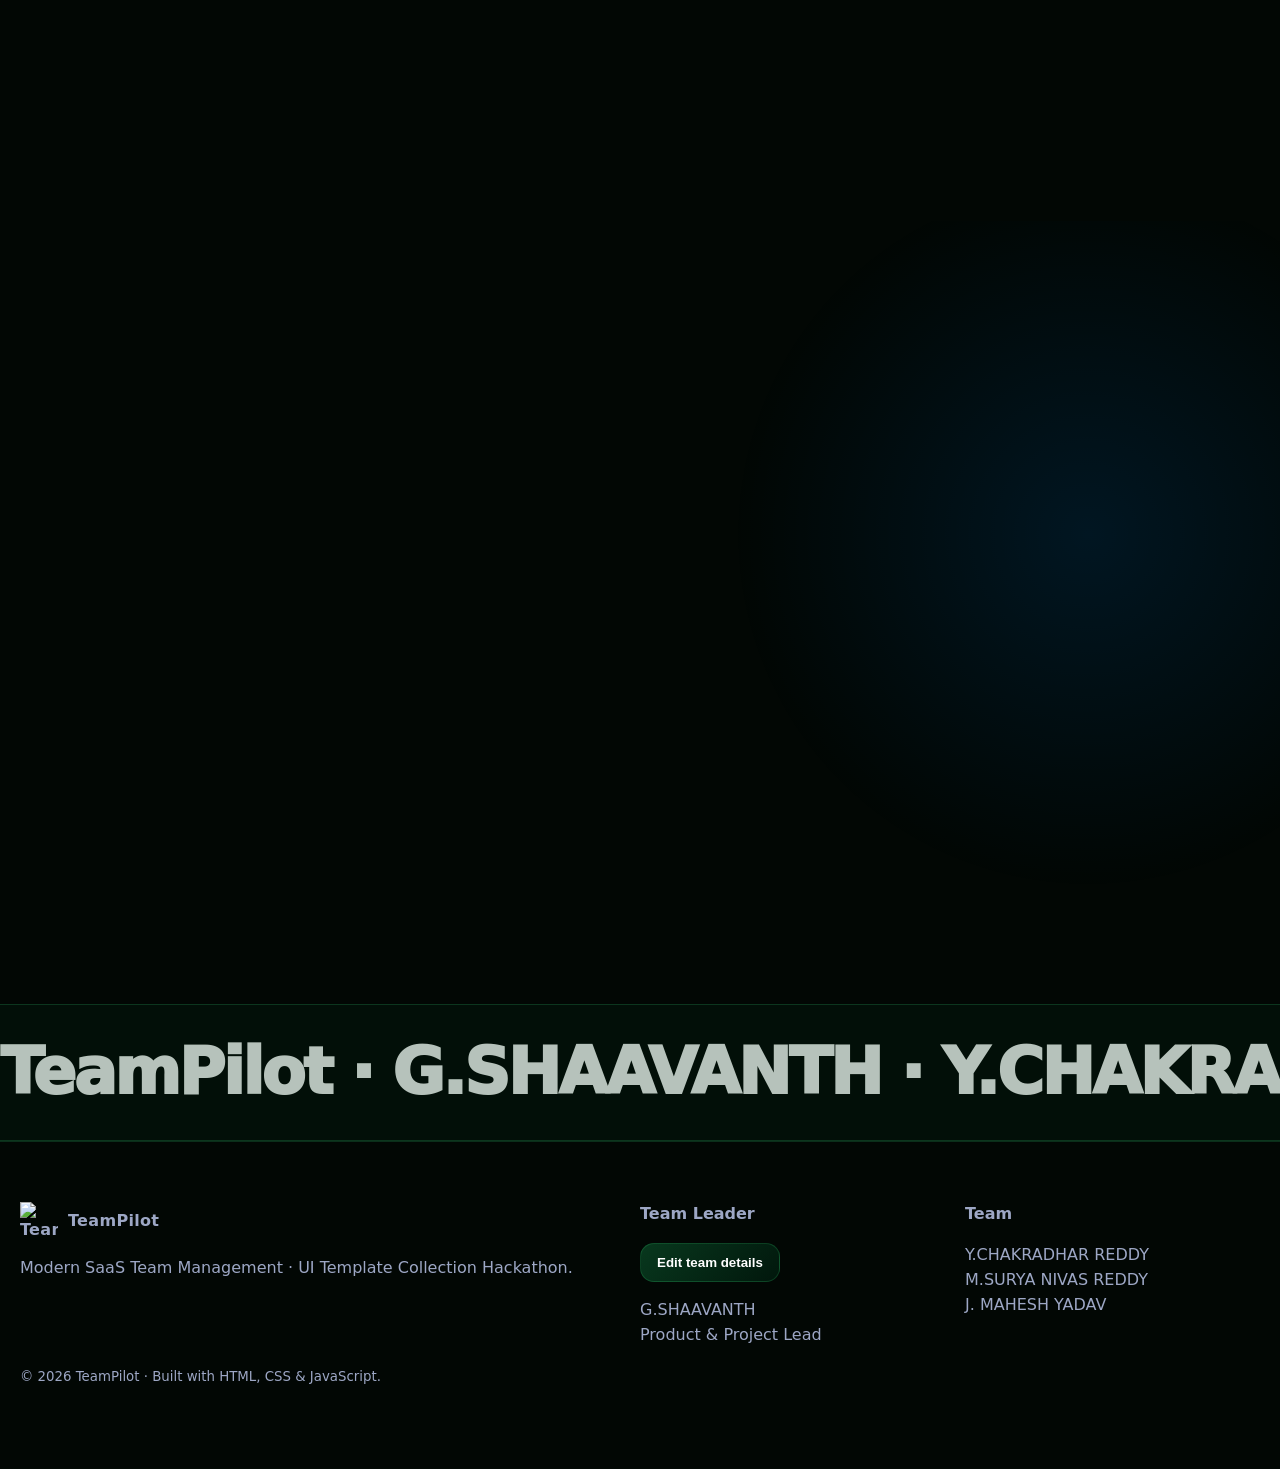
==== commit 42bb9af4: "Add SaaS Team Management" ====
--- a/index.html
+++ b/index.html
@@ -1,6 +1,6 @@
-<!doctype html><html lang="en"><head><meta charset="utf-8"><meta name="viewport" content="width=device-width,initial-scale=1"><meta name="description" content="SaaS Account Settings template"><title>SaaS Account Settings · TeamPilot</title><link rel="stylesheet" href="style.css"></head>
+<!doctype html><html lang="en"><head><meta charset="utf-8"><meta name="viewport" content="width=device-width,initial-scale=1"><meta name="description" content="SaaS Team Management template"><title>SaaS Team Management · TeamPilot</title><link rel="stylesheet" href="style.css"></head>
 <body>
-<header class="nav"><div class="container nav-inner"><a class="brand" href="../saas-landing-page/index.html"><img class="brand-mark team-logo" src="../assets/teampilot-logo.png" alt="TeamPilot logo"><span>TeamPilot</span></a><nav class="navlinks"><a href="../saas-landing-page/index.html" >Landing</a><a href="../saas-dashboard/index.html" >Dashboard</a><a href="../saas-team-management/index.html" >Team</a><a href="../saas-user-management/index.html" >Users</a><a href="../saas-integrations/index.html" >Integrations</a><a href="../saas-collaboration-workspace/index.html" >Workspace</a></nav><a class="btn primary" href="#contact">Contact</a></div></header>
+<header class="nav"><div class="container nav-inner"><a class="brand" href="../saas-landing-page/index.html"><img class="brand-mark team-logo" src="../assets/teampilot-logo.png" alt="TeamPilot logo"><span>TeamPilot</span></a><nav class="navlinks"><a href="../saas-landing-page/index.html" >Landing</a><a href="../saas-dashboard/index.html" >Dashboard</a><a href="../saas-team-management/index.html" class=active>Team</a><a href="../saas-user-management/index.html" >Users</a><a href="../saas-integrations/index.html" >Integrations</a><a href="../saas-collaboration-workspace/index.html" >Workspace</a></nav><a class="btn primary" href="#contact">Contact</a></div></header>
 <section class="demo-intro" id="postCounterDemo">
   <div class="container demo-frame reveal">
     <div class="demo-title">
@@ -16,15 +16,21 @@
 </section>
 
     <section class="hero"><div class="container hero-grid">
-      <div class="reveal"><div class="eyebrow">SaaS Template Collection · SaaS Account Settings</div>
+      <div class="reveal"><div class="eyebrow">SaaS Template Collection · SaaS Team Management</div>
       <h1>Build a <span>team-first</span> SaaS experience.</h1>
-      <p>A tabbed settings center covering profile, security, notifications and preferences. Designed as an original, responsive template for the hackathon.</p>
+      <p>A collaborative team console with editable member profiles, roles, status and activity. Designed as an original, responsive template for the hackathon.</p>
       <div class="actions"><a class="btn primary" href="#demo">Explore template</a><a class="btn" href="#team">Meet the team</a></div></div>
       <div class="orb tilt reveal" aria-hidden="true"></div>
     </div></section>
 <main>
-<section class="section" id="demo"><div class="container grid-2"><aside class="card reveal"><div class="eyebrow">Settings</div><h2>Account</h2><div style="display:grid;gap:8px;margin-top:20px"><button class="btn primary">Profile</button><button class="btn">Security</button><button class="btn">Notifications</button><button class="btn">Preferences</button></div></aside><article class="card reveal"><h3>Profile information</h3><p class="muted">Update your public workspace identity.</p><div class="form-grid"><div class="field"><label>Display name</label><input class="input" value="G.SHAAVANTH"></div><div class="field"><label>Role</label><input class="input" value="Team Leader"></div><div class="field"><label>Email</label><input class="input" value="shaavanth@example.com"></div><div class="field"><label>Timezone</label><select class="select"><option>Asia/Kolkata</option><option>UTC</option></select></div></div><button class="btn primary" style="margin-top:18px" onclick="alert('Settings saved locally for demo.')">Save changes</button></article></div></section>
-</main>
+<section class="section" id="demo"><div class="container"><div class="section-head"><div><div class="eyebrow">People operations</div><h2>Team management.</h2><p class="muted">Edit member details below. Changes persist in this browser using localStorage.</p></div><button class="btn primary" onclick="document.querySelector('#teamModal').classList.add('open')">Manage selected</button></div><div class="card reveal"><table class="table"><thead><tr><th>Member</th><th>Role</th><th>Focus</th><th>Status</th><th>Action</th></tr></thead><tbody id="teamTableBody"></tbody></table></div></div></section>
+<section class="section" id="team"><div class="container"><div class="section-head"><div><div class="eyebrow">Leadership</div><h2>Team identity.</h2></div></div><div class="grid" id="memberCards"></div></div></section>
+<div class="modal" id="teamModal"><div class="modal-box"><div class="modal-head"><h2>Edit team member</h2><button class="close" data-close>×</button></div><form id="teamForm"><div class="form-grid">
+    <div class="field"><label>Name</label><input class="input" name="name" required></div>
+    <div class="field"><label>Role</label><input class="input" name="role" required></div>
+    <div class="field"><label>Details</label><input class="input" name="detail" required></div>
+    <div class="field"><label>Email</label><input class="input" name="email" type="email" required></div>
+    </div><div class="actions"><button class="btn primary">Save changes</button><button type="button" class="btn" data-close>Cancel</button></div></form></div></div></main>
 
 <section class="section"><div class="container story-grid">
   <article class="card reveal scroll-3d">
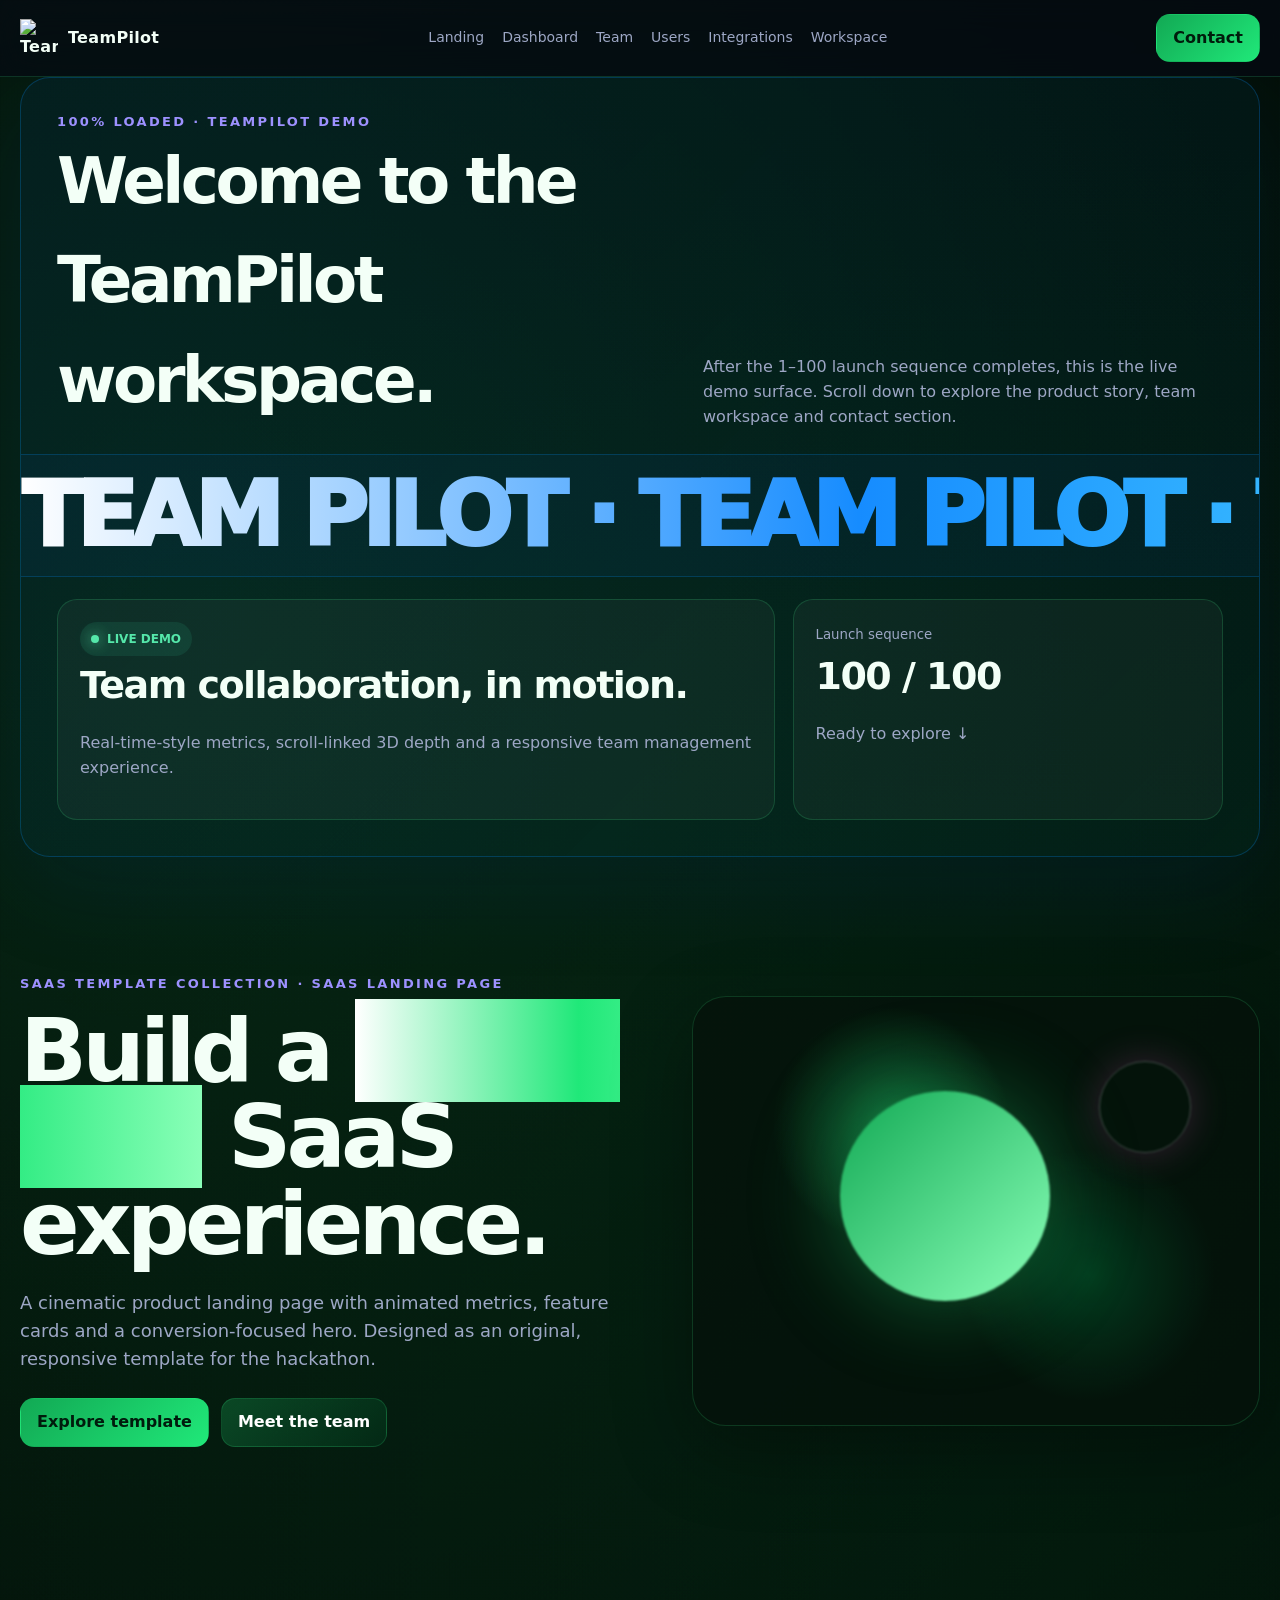
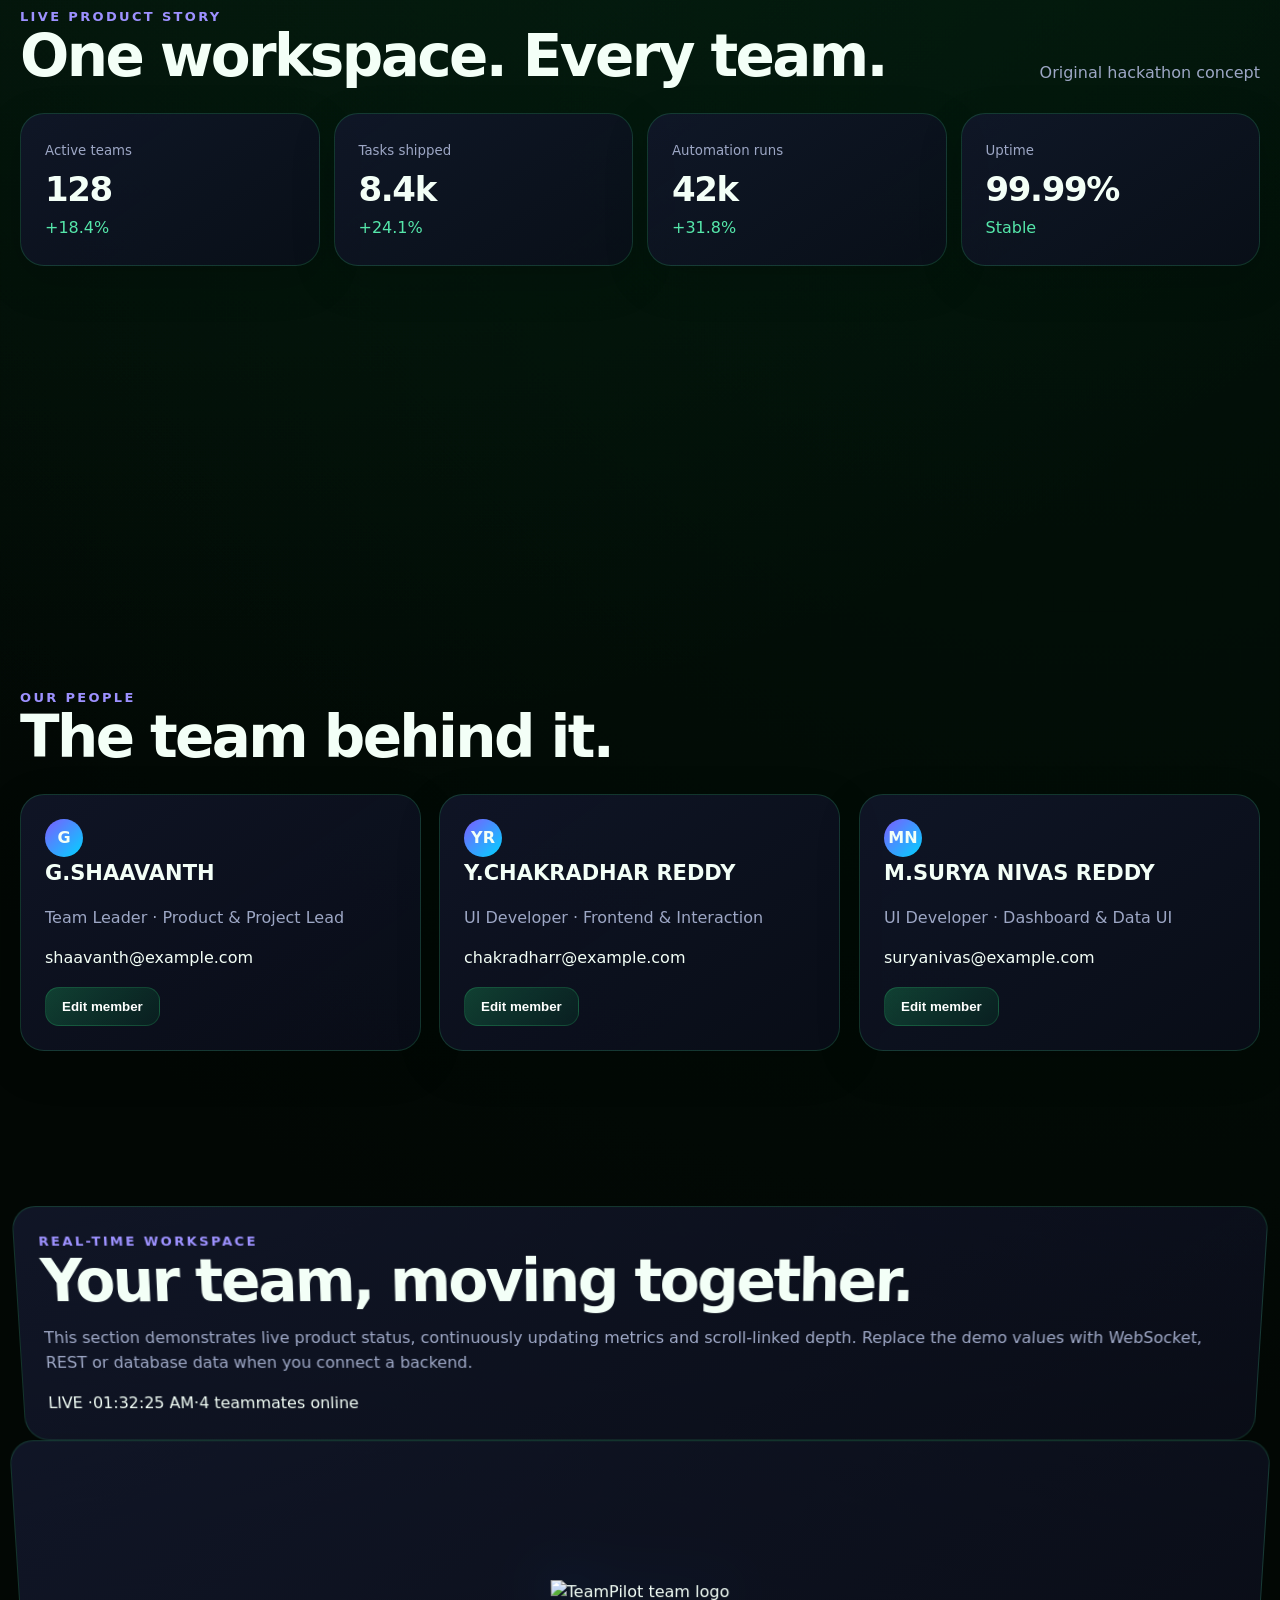
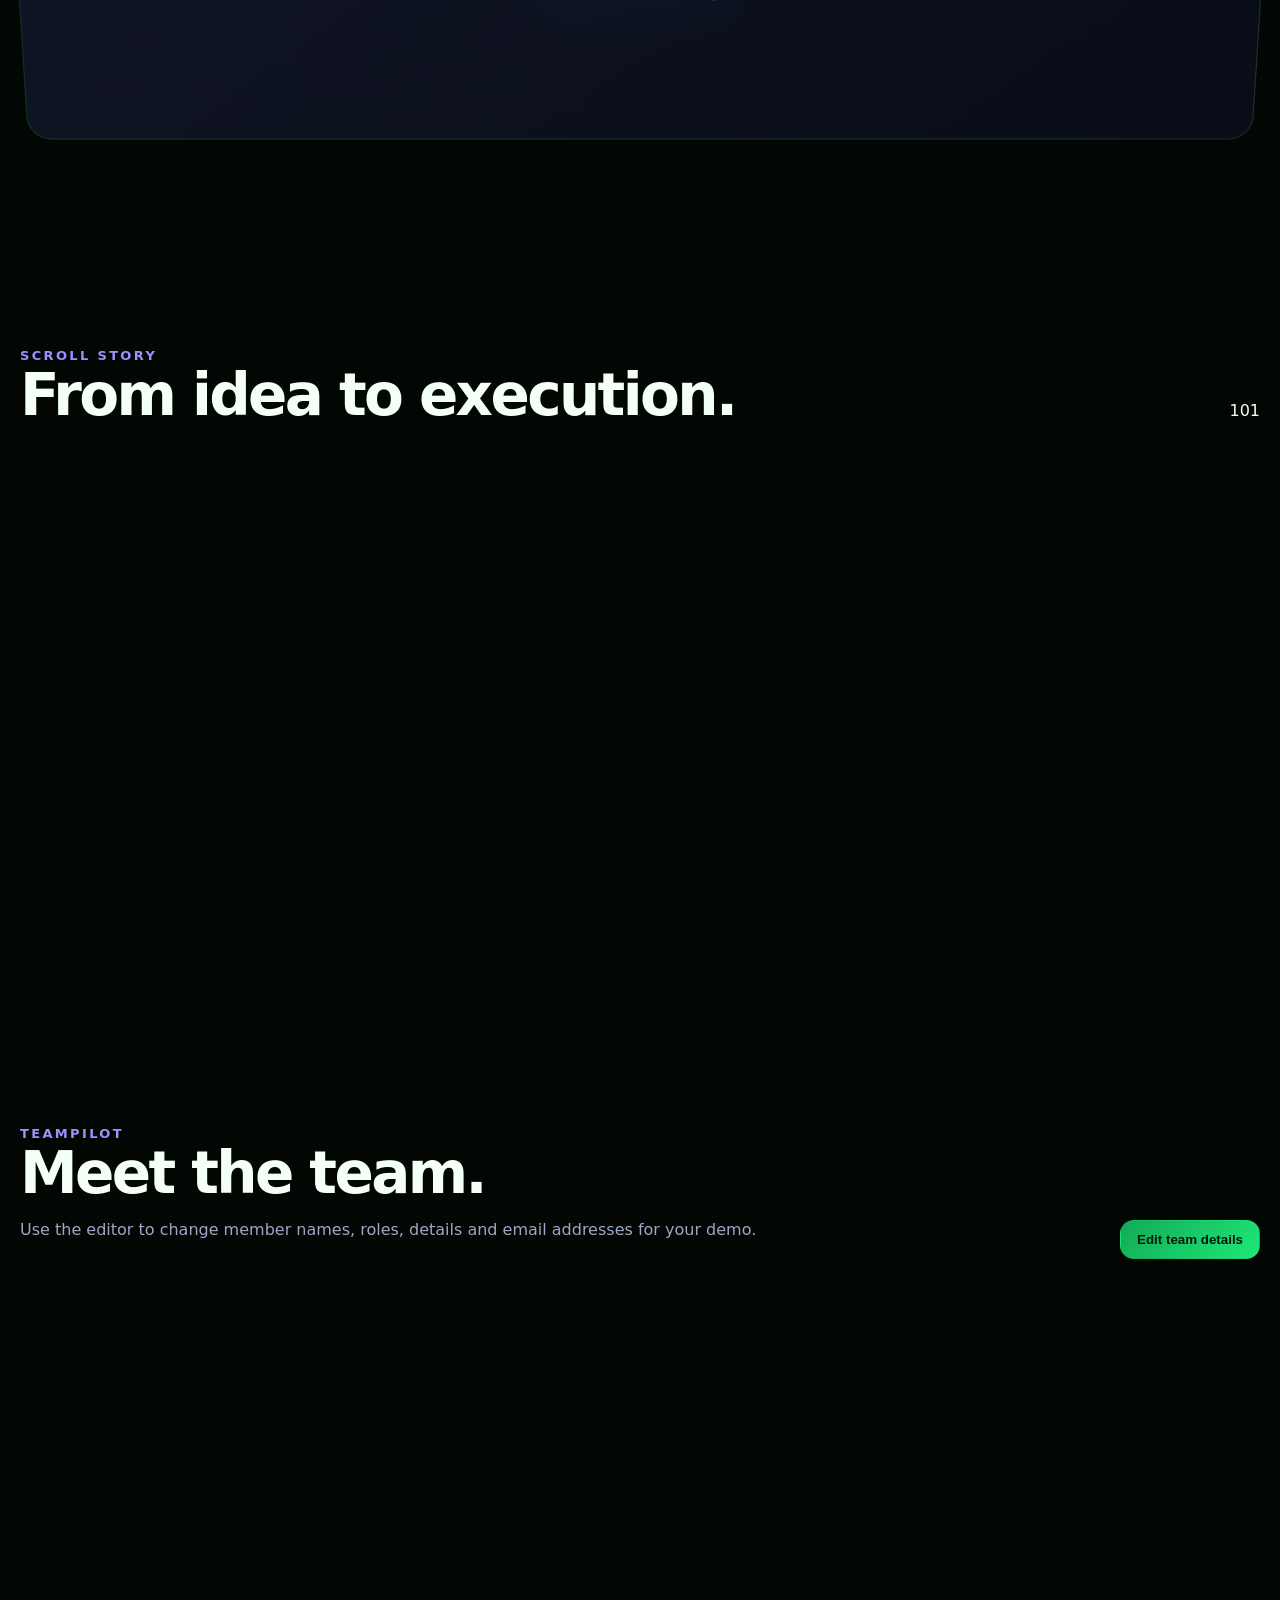
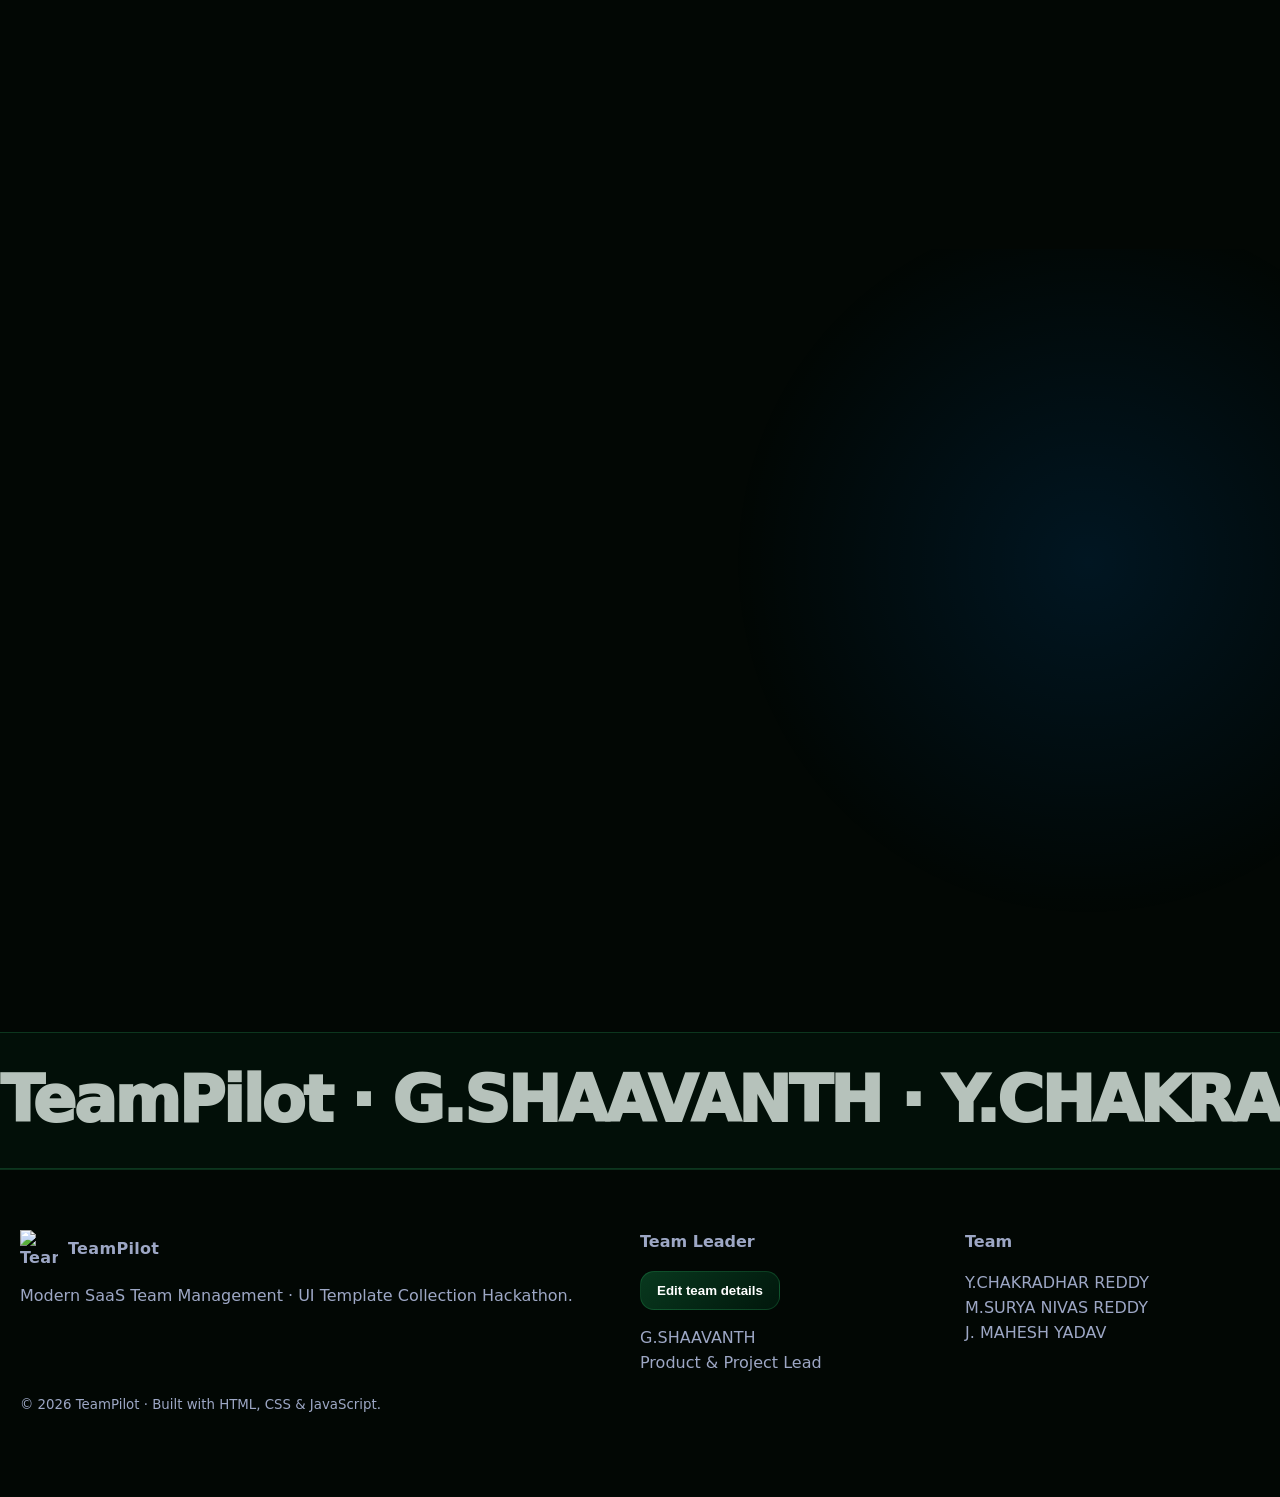
==== commit 99276860: "Add initial UI structure" ====
--- a/index.html
+++ b/index.html
@@ -1,6 +1,6 @@
-<!doctype html><html lang="en"><head><meta charset="utf-8"><meta name="viewport" content="width=device-width,initial-scale=1"><meta name="description" content="SaaS Team Management template"><title>SaaS Team Management · TeamPilot</title><link rel="stylesheet" href="style.css"></head>
+<!doctype html><html lang="en"><head><meta charset="utf-8"><meta name="viewport" content="width=device-width,initial-scale=1"><meta name="description" content="SaaS Landing Page template"><title>SaaS Landing Page · TeamPilot</title><link rel="stylesheet" href="style.css"></head>
 <body>
-<header class="nav"><div class="container nav-inner"><a class="brand" href="../saas-landing-page/index.html"><img class="brand-mark team-logo" src="../assets/teampilot-logo.png" alt="TeamPilot logo"><span>TeamPilot</span></a><nav class="navlinks"><a href="../saas-landing-page/index.html" >Landing</a><a href="../saas-dashboard/index.html" >Dashboard</a><a href="../saas-team-management/index.html" class=active>Team</a><a href="../saas-user-management/index.html" >Users</a><a href="../saas-integrations/index.html" >Integrations</a><a href="../saas-collaboration-workspace/index.html" >Workspace</a></nav><a class="btn primary" href="#contact">Contact</a></div></header>
+<header class="nav"><div class="container nav-inner"><a class="brand" href="../saas-landing-page/index.html"><img class="brand-mark team-logo" src="../assets/teampilot-logo.png" alt="TeamPilot logo"><span>TeamPilot</span></a><nav class="navlinks"><a href="../saas-landing-page/index.html" >Landing</a><a href="../saas-dashboard/index.html" >Dashboard</a><a href="../saas-team-management/index.html" >Team</a><a href="../saas-user-management/index.html" >Users</a><a href="../saas-integrations/index.html" >Integrations</a><a href="../saas-collaboration-workspace/index.html" >Workspace</a></nav><a class="btn primary" href="#contact">Contact</a></div></header>
 <section class="demo-intro" id="postCounterDemo">
   <div class="container demo-frame reveal">
     <div class="demo-title">
@@ -16,15 +16,17 @@
 </section>
 
     <section class="hero"><div class="container hero-grid">
-      <div class="reveal"><div class="eyebrow">SaaS Template Collection · SaaS Team Management</div>
+      <div class="reveal"><div class="eyebrow">SaaS Template Collection · SaaS Landing Page</div>
       <h1>Build a <span>team-first</span> SaaS experience.</h1>
-      <p>A collaborative team console with editable member profiles, roles, status and activity. Designed as an original, responsive template for the hackathon.</p>
+      <p>A cinematic product landing page with animated metrics, feature cards and a conversion-focused hero. Designed as an original, responsive template for the hackathon.</p>
       <div class="actions"><a class="btn primary" href="#demo">Explore template</a><a class="btn" href="#team">Meet the team</a></div></div>
       <div class="orb tilt reveal" aria-hidden="true"></div>
     </div></section>
 <main>
-<section class="section" id="demo"><div class="container"><div class="section-head"><div><div class="eyebrow">People operations</div><h2>Team management.</h2><p class="muted">Edit member details below. Changes persist in this browser using localStorage.</p></div><button class="btn primary" onclick="document.querySelector('#teamModal').classList.add('open')">Manage selected</button></div><div class="card reveal"><table class="table"><thead><tr><th>Member</th><th>Role</th><th>Focus</th><th>Status</th><th>Action</th></tr></thead><tbody id="teamTableBody"></tbody></table></div></div></section>
-<section class="section" id="team"><div class="container"><div class="section-head"><div><div class="eyebrow">Leadership</div><h2>Team identity.</h2></div></div><div class="grid" id="memberCards"></div></div></section>
+<section class="section" id="demo"><div class="container"><div class="section-head"><div><div class="eyebrow">Live product story</div><h2>One workspace. Every team.</h2></div><span class="muted">Original hackathon concept</span></div>
+<div class="kpis"><div class="card kpi reveal"><small>Active teams</small><strong>128</strong><span class="positive">+18.4%</span></div><div class="card kpi reveal"><small>Tasks shipped</small><strong>8.4k</strong><span class="positive">+24.1%</span></div><div class="card kpi reveal"><small>Automation runs</small><strong>42k</strong><span class="positive">+31.8%</span></div><div class="card kpi reveal"><small>Uptime</small><strong>99.99%</strong><span class="positive">Stable</span></div></div>
+<div class="grid-2" style="margin-top:18px"><article class="card reveal"><div class="icon">✦</div><h3>AI-ready workspace</h3><p class="muted">Keep projects, people, approvals and automation in one visual system.</p></article><article class="card reveal"><div class="icon">↗</div><h3>Built for momentum</h3><p class="muted">Responsive components, keyboard-friendly interactions and subtle 3D depth make the interface feel alive.</p></article></div></div></section>
+<section class="section" id="team"><div class="container"><div class="section-head"><div><div class="eyebrow">Our people</div><h2>The team behind it.</h2></div></div><div class="grid" id="memberCards"></div></div></section>
 <div class="modal" id="teamModal"><div class="modal-box"><div class="modal-head"><h2>Edit team member</h2><button class="close" data-close>×</button></div><form id="teamForm"><div class="form-grid">
     <div class="field"><label>Name</label><input class="input" name="name" required></div>
     <div class="field"><label>Role</label><input class="input" name="role" required></div>
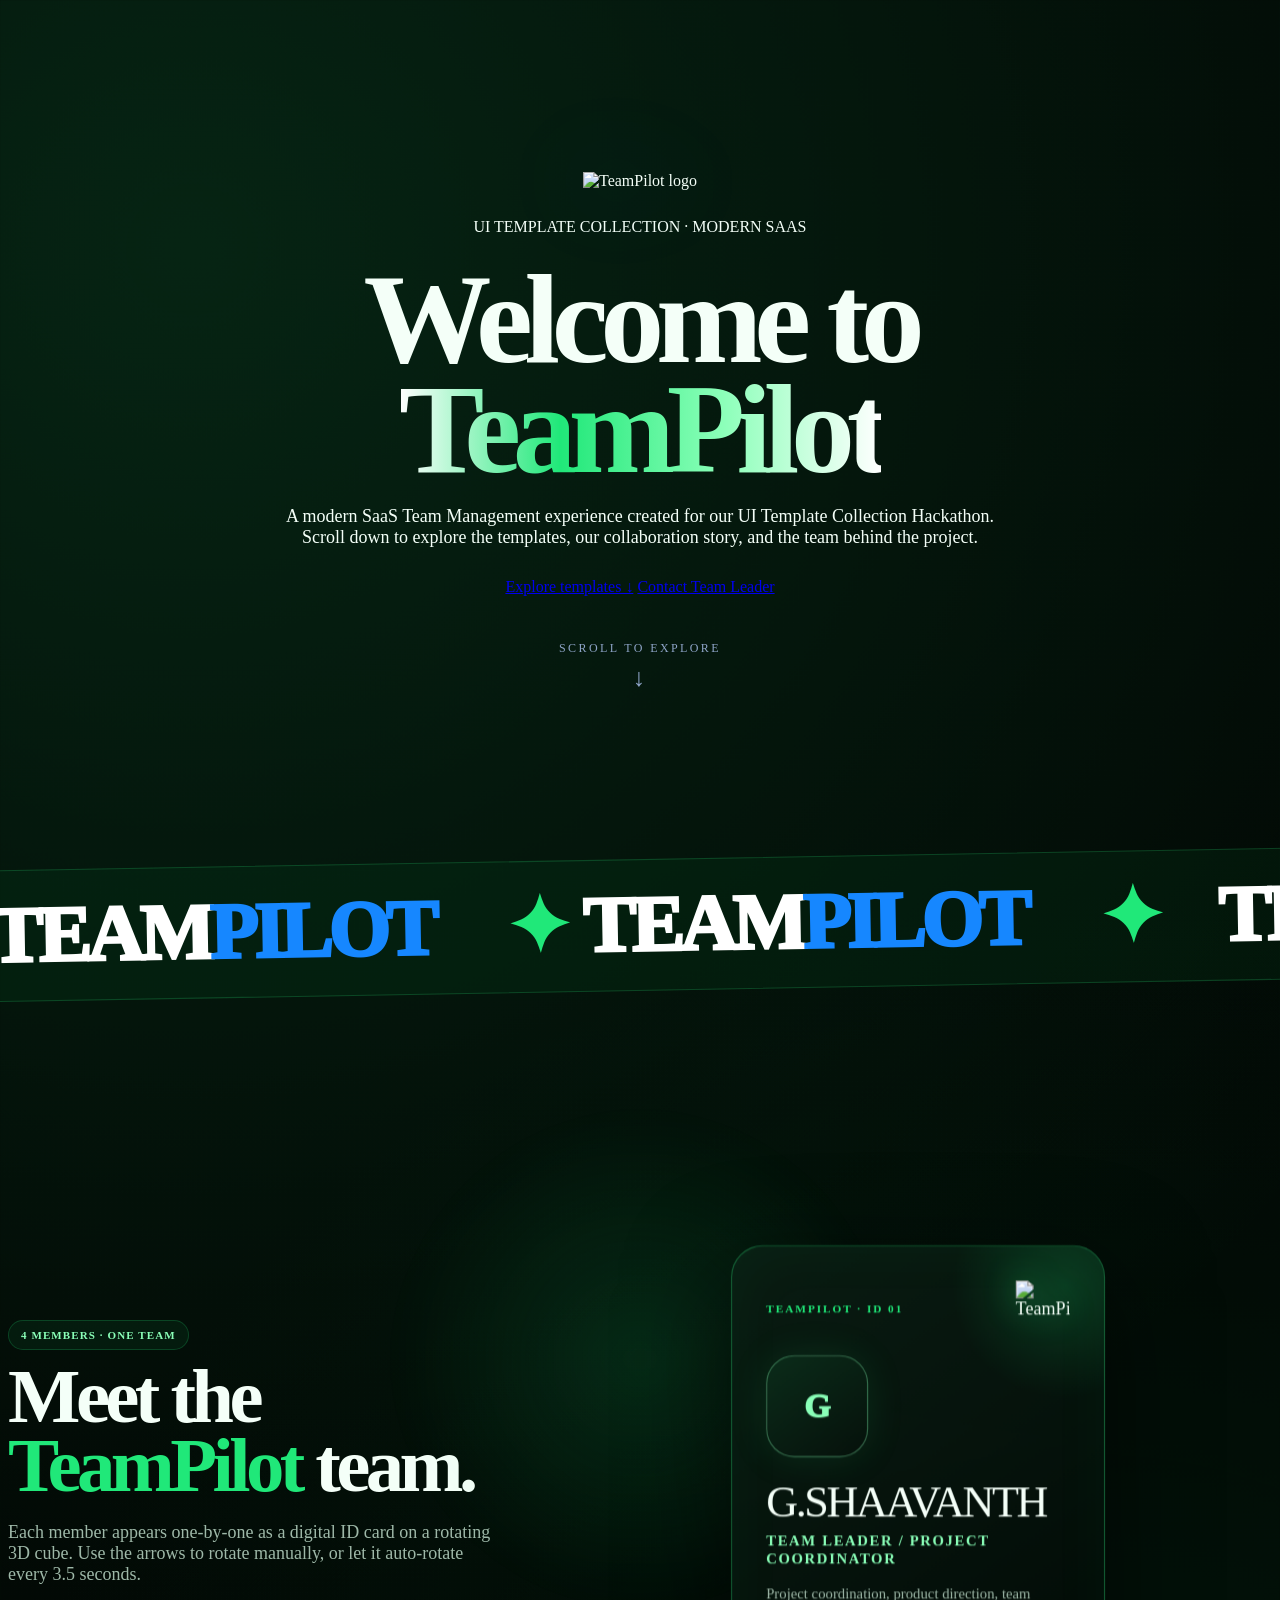
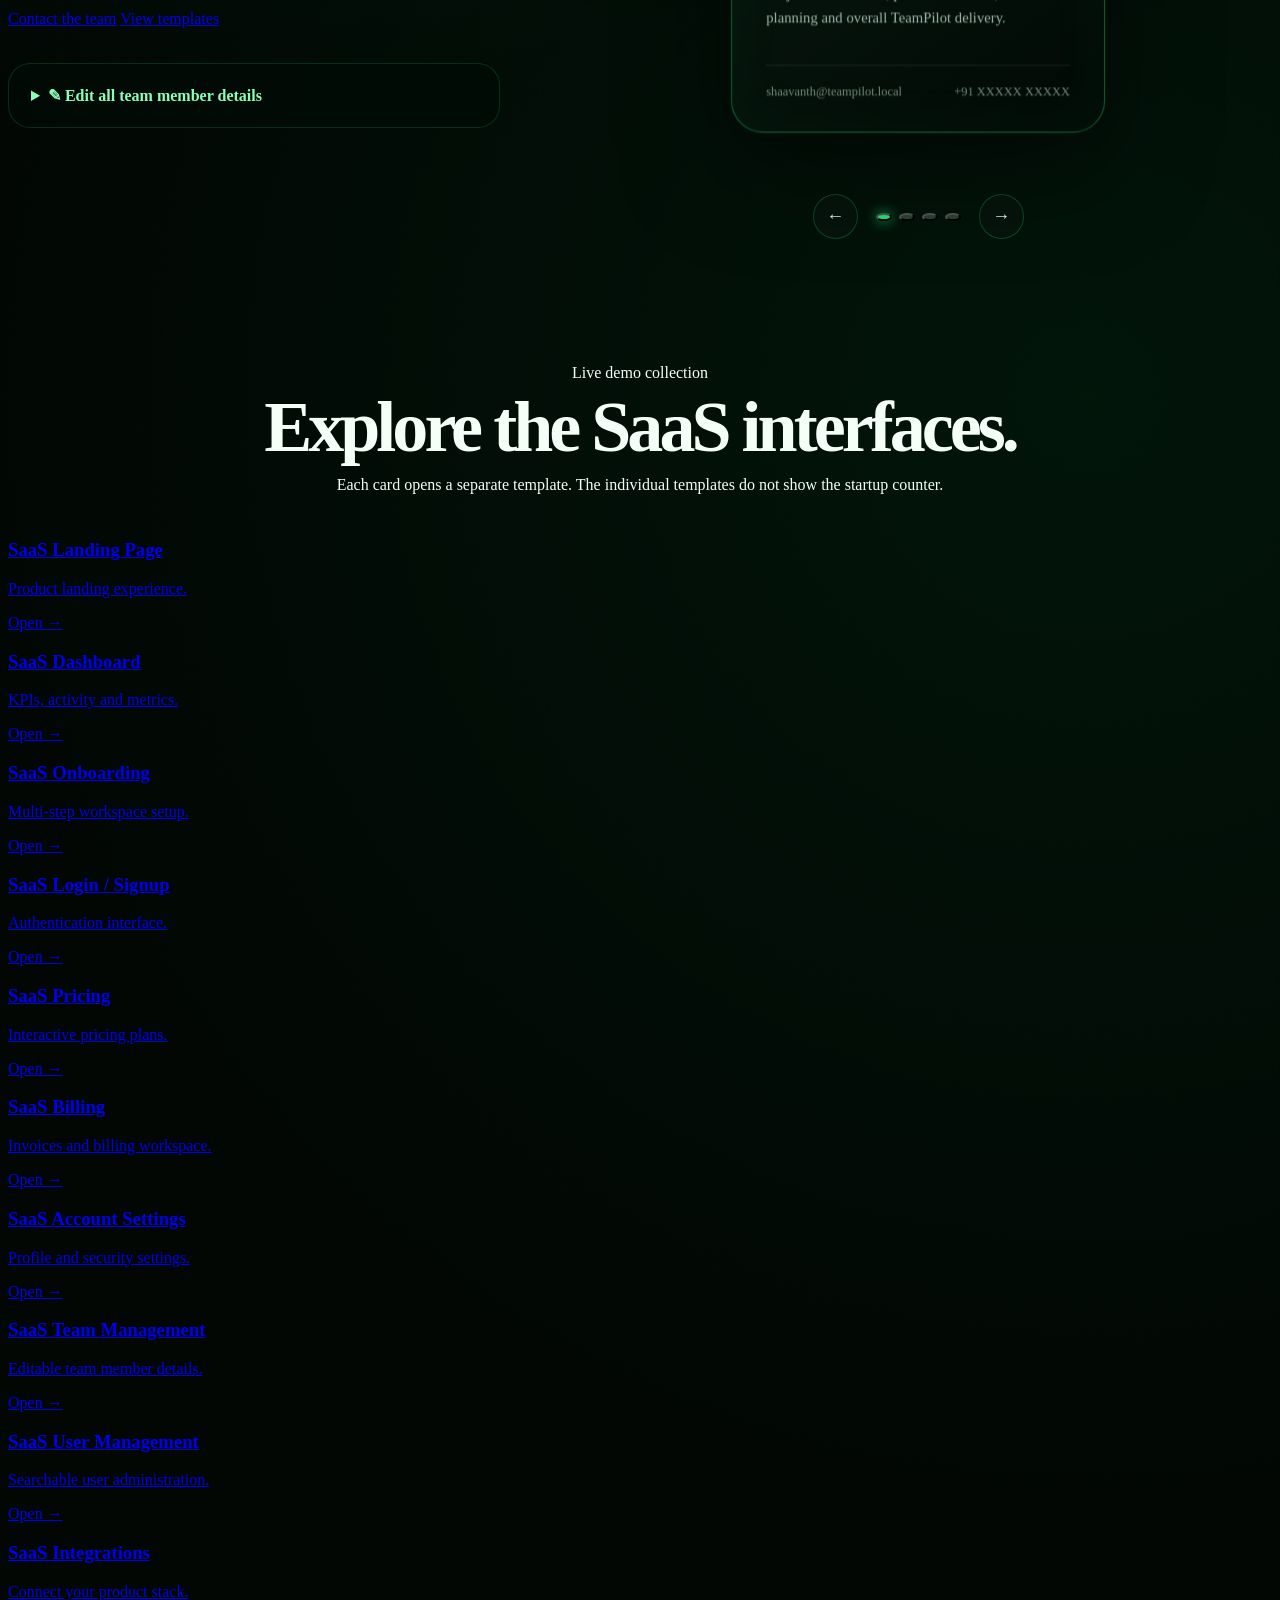
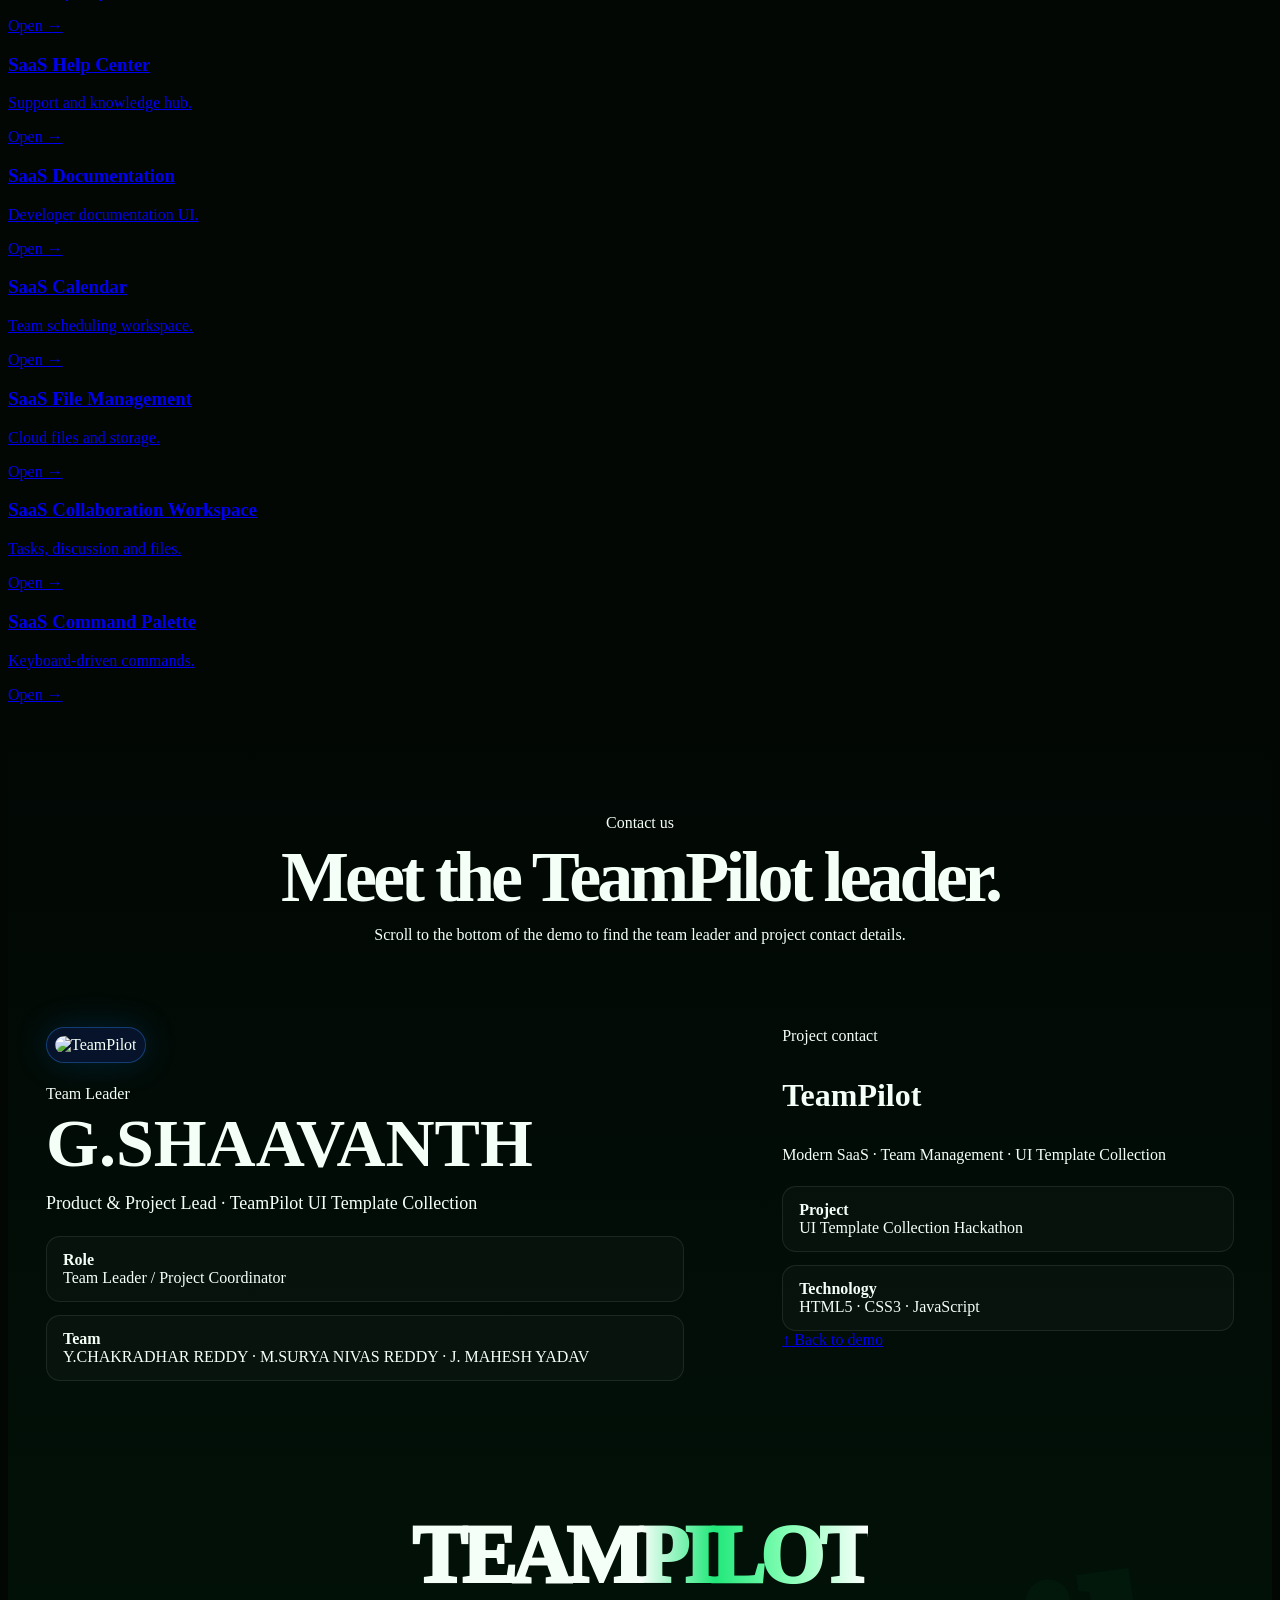
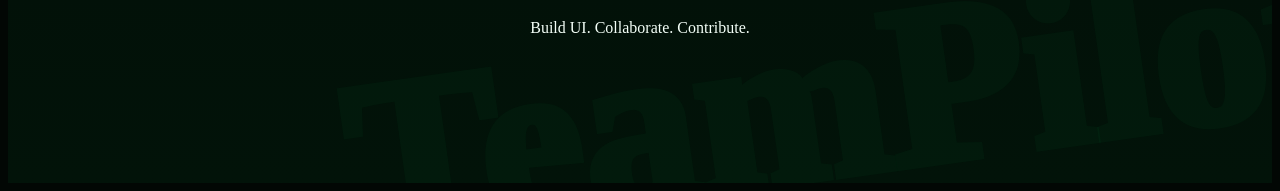
==== commit 14021ad0: "Add index page and README" ====
--- a/index.html
+++ b/index.html
@@ -1,90 +1,322 @@
-<!doctype html><html lang="en"><head><meta charset="utf-8"><meta name="viewport" content="width=device-width,initial-scale=1"><meta name="description" content="SaaS Landing Page template"><title>SaaS Landing Page · TeamPilot</title><link rel="stylesheet" href="style.css"></head>
-<body>
-<header class="nav"><div class="container nav-inner"><a class="brand" href="../saas-landing-page/index.html"><img class="brand-mark team-logo" src="../assets/teampilot-logo.png" alt="TeamPilot logo"><span>TeamPilot</span></a><nav class="navlinks"><a href="../saas-landing-page/index.html" >Landing</a><a href="../saas-dashboard/index.html" >Dashboard</a><a href="../saas-team-management/index.html" >Team</a><a href="../saas-user-management/index.html" >Users</a><a href="../saas-integrations/index.html" >Integrations</a><a href="../saas-collaboration-workspace/index.html" >Workspace</a></nav><a class="btn primary" href="#contact">Contact</a></div></header>
-<section class="demo-intro" id="postCounterDemo">
-  <div class="container demo-frame reveal">
-    <div class="demo-title">
-      <div><div class="eyebrow">100% loaded · TeamPilot demo</div><h2 class="scroll-scale">Welcome to the TeamPilot workspace.</h2></div>
-      <p>After the 1–100 launch sequence completes, this is the live demo surface. Scroll down to explore the product story, team workspace and contact section.</p>
-    </div>
-    <div class="company-marquee" aria-label="TeamPilot company name scrolling horizontally"><div class="company-track"><span>TEAM PILOT · TEAM PILOT · TEAM PILOT · TEAM PILOT · </span><span>TEAM PILOT · TEAM PILOT · TEAM PILOT · TEAM PILOT · </span></div></div>
-    <div class="demo-grid">
-      <div class="demo-stat"><span class="demo-status">LIVE DEMO</span><strong>Team collaboration, in motion.</strong><p class="muted">Real-time-style metrics, scroll-linked 3D depth and a responsive team management experience.</p></div>
-      <div class="demo-stat"><small class="muted">Launch sequence</small><strong>100 / 100</strong><p class="muted">Ready to explore ↓</p></div>
+<!doctype html><html><head>
+<style>
+.counter-screen{
+  position:fixed;inset:0;z-index:9999;display:grid;place-items:center;
+  background:#02040b;overflow:hidden;
+  transition:opacity .65s ease,visibility .65s ease;
+}
+.counter-screen::before{
+  content:"";position:absolute;width:720px;height:720px;border-radius:50%;
+  background:radial-gradient(circle,rgba(0,126,255,.24),transparent 65%);
+  animation:counterPulse 2s ease-in-out infinite;
+}
+.counter-screen.done{opacity:0;visibility:hidden;pointer-events:none}
+.counter-wrap{position:relative;text-align:center;padding:40px}
+.counter-logo{
+  width:150px;height:150px;object-fit:contain;display:block;margin:0 auto 22px;
+  filter:drop-shadow(0 0 28px rgba(0,119,255,.55));
+  animation:logoFloat 1.8s ease-in-out infinite;
+}
+.counter{
+  font-size:clamp(110px,20vw,240px);line-height:.8;font-weight:1000;
+  letter-spacing:-.09em;
+  background:linear-gradient(90deg,#fff,#2087ff,#61c7ff);
+  -webkit-background-clip:text;background-clip:text;color:transparent;
+}
+.counter-label{
+  margin-top:28px;color:#9fb4d9;font-size:13px;font-weight:800;
+  letter-spacing:.28em;text-transform:uppercase;
+}
+.counter-line{
+  width:min(420px,70vw);height:3px;margin:22px auto 0;
+  background:rgba(255,255,255,.10);border-radius:999px;overflow:hidden;
+}
+.counter-line span{
+  display:block;height:100%;width:0;
+  background:linear-gradient(90deg,#006eff,#35c8ff);
+  box-shadow:0 0 18px rgba(0,126,255,.8);
+}
+@keyframes logoFloat{50%{transform:translateY(-10px) scale(1.035)}}
+@keyframes counterPulse{50%{transform:scale(1.12);opacity:.7}}
+</style><meta charset="utf-8"><meta name="viewport" content="width=device-width,initial-scale=1"><title>TeamPilot UI Template Collection</title><link rel="stylesheet" href="saas-landing-page/style.css">
+<style>
+/* TeamPilot root demo page */
+.tp-demo{position:relative;overflow:hidden;padding:100px 0 70px}
+.tp-demo:before{
+  content:"";position:absolute;inset:0;z-index:-1;opacity:.055;
+  background:url("assets/teampilot-logo.png") center/520px no-repeat;
+  filter:grayscale(1);transform:rotate(-8deg) scale(1.1);
+}
+.tp-demo-hero{min-height:72vh;display:grid;place-items:center;text-align:center}
+.tp-demo-hero img{width:min(210px,42vw);filter:drop-shadow(0 0 45px rgba(0,126,255,.42));animation:tpFloat 5s ease-in-out infinite}
+.tp-demo-hero h1{font-size:clamp(56px,10vw,128px);line-height:.86;letter-spacing:-.065em;margin:28px 0 22px}
+.tp-demo-hero h1 span{background:linear-gradient(90deg,#fff,#1987ff,#68d7ff);-webkit-background-clip:text;background-clip:text;color:transparent}
+.tp-demo-hero p{max-width:720px;margin:auto;font-size:18px}
+.tp-scroll-hint{margin-top:45px;display:inline-flex;flex-direction:column;gap:8px;color:#8ea4c7;font-size:12px;text-transform:uppercase;letter-spacing:.2em}
+.tp-scroll-hint b{font-size:25px;animation:tpDown 1.2s infinite}
+@keyframes tpFloat{50%{transform:translateY(-14px) rotate(1deg)}}@keyframes tpDown{50%{transform:translateY(7px)}}
+
+.tp-marquee{width:100%;overflow:hidden;border-block:1px solid rgba(255,255,255,.12);background:rgba(0,76,180,.08);padding:18px 0;transform:rotate(-1deg) scale(1.03);margin:35px 0 110px}
+.tp-marquee-track{display:flex;width:max-content;animation:tpMarquee 20s linear infinite}
+.tp-marquee span{font-size:clamp(38px,6vw,82px);font-weight:1000;letter-spacing:-.055em;padding-right:55px;white-space:nowrap;color:#fff}
+.tp-marquee span i{font-style:normal;color:#1687ff}
+@keyframes tpMarquee{to{transform:translateX(-50%)}}
+
+.tp-section-title{text-align:center;max-width:800px;margin:0 auto 45px}
+.tp-section-title h2{font-size:clamp(38px,6vw,72px);line-height:.92;letter-spacing:-.055em;margin:12px 0}
+.tp-contact{position:relative;overflow:hidden;padding:110px 0 130px;background:linear-gradient(180deg,transparent,rgba(0,77,180,.10))}
+.tp-contact:after{
+  content:"TeamPilot";position:absolute;right:-70px;bottom:-50px;font-size:clamp(100px,18vw,260px);
+  font-weight:1000;color:rgba(23,130,255,.035);pointer-events:none;transform:rotate(-8deg)
+}
+.tp-contact-grid{display:grid;grid-template-columns:1.15fr .85fr;gap:22px;align-items:stretch}
+.tp-leader{padding:38px}
+.tp-leader-photo{width:92px;height:92px;border-radius:28px;object-fit:contain;background:#06132a;padding:8px;border:1px solid rgba(45,145,255,.35);box-shadow:0 0 35px rgba(0,126,255,.18)}
+.tp-contact-list{display:grid;gap:13px;margin-top:22px}
+.tp-contact-item{padding:14px 16px;border:1px solid rgba(255,255,255,.09);border-radius:14px;background:rgba(255,255,255,.025)}
+.tp-footer-brand{font-size:clamp(38px,7vw,82px);font-weight:1000;letter-spacing:-.06em}
+@media(max-width:760px){.tp-contact-grid{grid-template-columns:1fr}.tp-demo{padding-top:70px}.tp-marquee{margin-bottom:70px}}
+</style>
+
+<style>
+/* ================= TEAM CUBE + GREEN / BLACK THEME ================= */
+:root{--tp-green:#20e879;--tp-green2:#8affb8;--tp-black:#020704;--tp-panel:#07120c;--tp-line:rgba(54,255,139,.18)}
+html{scroll-behavior:smooth}body{background:radial-gradient(circle at 15% 5%,rgba(32,232,121,.13),transparent 30%),radial-gradient(circle at 85% 40%,rgba(0,110,48,.14),transparent 35%),#020704!important;color:#f4fff8}
+body:before{background-image:linear-gradient(rgba(72,255,145,.035) 1px,transparent 1px),linear-gradient(90deg,rgba(72,255,145,.035) 1px,transparent 1px)!important}
+.tp-demo:before{opacity:.075!important;filter:grayscale(1) brightness(.75)!important}
+.tp-demo-hero h1 span,.tp-footer-brand span{background:linear-gradient(90deg,#fff,var(--tp-green),var(--tp-green2),#fff)!important;-webkit-background-clip:text!important;color:transparent!important}
+.tp-marquee{background:rgba(0,80,36,.16)!important;border-color:var(--tp-line)!important}
+.tp-marquee span i{color:var(--tp-green)!important}
+.tp-contact{background:linear-gradient(180deg,transparent,rgba(0,100,43,.13))!important}
+.tp-contact:after{color:rgba(32,232,121,.035)!important}
+
+.team-cube-section{padding:110px 0 125px;position:relative;overflow:hidden}
+.team-cube-section:before{content:"";position:absolute;width:520px;height:520px;left:50%;top:30%;transform:translate(-50%,-50%);background:radial-gradient(circle,rgba(32,232,121,.12),transparent 67%);filter:blur(15px);pointer-events:none}
+.team-cube-layout{display:grid;grid-template-columns:.82fr 1.18fr;gap:65px;align-items:center}
+.team-copy h2{font-size:clamp(44px,6vw,78px);line-height:.9;letter-spacing:-.06em;margin:12px 0 22px}
+.team-copy h2 span{color:var(--tp-green)}
+.team-copy p{font-size:18px;color:#9eb8a8;max-width:590px}
+.team-cube-wrap{width:100%;min-height:560px;display:grid;place-items:center;perspective:1400px}
+.team-cube-stage{width:330px;height:430px;position:relative;perspective:1400px}
+.team-cube{width:100%;height:100%;position:relative;transform-style:preserve-3d;transition:transform 1s cubic-bezier(.2,.75,.2,1);will-change:transform}
+.team-face{position:absolute;inset:0;padding:30px;border-radius:28px;overflow:hidden;background:linear-gradient(145deg,rgba(10,29,19,.98),rgba(2,10,6,.98));border:1px solid rgba(52,255,139,.30);box-shadow:0 25px 90px rgba(0,0,0,.55),inset 0 0 55px rgba(32,232,121,.045);backface-visibility:hidden;display:flex;flex-direction:column;justify-content:space-between}
+.team-face:nth-child(1){transform:rotateY(0deg) translateZ(165px)}
+.team-face:nth-child(2){transform:rotateY(90deg) translateZ(165px)}
+.team-face:nth-child(3){transform:rotateY(180deg) translateZ(165px)}
+.team-face:nth-child(4){transform:rotateY(-90deg) translateZ(165px)}
+.team-face:before{content:"";position:absolute;right:-70px;top:-70px;width:210px;height:210px;border-radius:50%;background:radial-gradient(circle,rgba(32,232,121,.18),transparent 67%)}
+.card-chip{display:flex;justify-content:space-between;align-items:center;position:relative;z-index:1}.chip{font-size:10px;letter-spacing:.17em;text-transform:uppercase;color:var(--tp-green);font-weight:900}.cube-logo{width:48px;height:48px;object-fit:contain;filter:drop-shadow(0 0 14px rgba(32,232,121,.4))}
+.member-avatar{width:88px;height:88px;border-radius:25px;display:grid;place-items:center;background:linear-gradient(145deg,#0b2c1a,#06110b);border:1px solid rgba(138,255,184,.35);color:var(--tp-green2);font-size:30px;font-weight:1000;box-shadow:0 0 35px rgba(32,232,121,.11);position:relative;z-index:1}
+.member-name{font-size:clamp(28px,4vw,39px);line-height:.95;letter-spacing:-.055em;margin:20px 0 9px;position:relative;z-index:1}.member-role{color:var(--tp-green2);font-weight:850;font-size:13px;text-transform:uppercase;letter-spacing:.11em;position:relative;z-index:1}.member-detail{color:#9eb8a8;font-size:13px;line-height:1.55;position:relative;z-index:1}.member-id{display:flex;justify-content:space-between;gap:10px;padding-top:16px;border-top:1px solid rgba(255,255,255,.10);font-size:11px;color:#728b7b;position:relative;z-index:1}
+.cube-controls{display:flex;align-items:center;justify-content:center;gap:10px;margin-top:25px}.cube-btn{width:45px;height:45px;border-radius:50%;border:1px solid rgba(32,232,121,.25);background:#06140c;color:#dffff0;font-size:18px;cursor:pointer}.cube-btn:hover{background:#0b2817;border-color:rgba(32,232,121,.65);transform:translateY(-2px)}.cube-dots{display:flex;gap:7px;margin:0 8px}.cube-dot{width:8px;height:8px;border-radius:50%;background:#294435;cursor:pointer}.cube-dot.active{background:var(--tp-green);box-shadow:0 0 13px rgba(32,232,121,.8)}
+.edit-team-panel{margin-top:35px;padding:22px;border:1px solid rgba(32,232,121,.16);border-radius:22px;background:rgba(3,12,7,.62)}.edit-team-panel summary{cursor:pointer;color:var(--tp-green2);font-weight:900}.edit-grid{display:grid;grid-template-columns:repeat(2,1fr);gap:15px;margin-top:20px}.edit-member{padding:17px;border:1px solid rgba(255,255,255,.08);border-radius:17px;background:rgba(255,255,255,.025)}.edit-member h4{margin:0 0 12px}.edit-member .field{margin-top:9px}.save-team{margin-top:16px;background:linear-gradient(135deg,#0fae55,#20e879)!important;color:#001a0b!important;border:0!important}
+.tp-team-tag{display:inline-flex;align-items:center;gap:8px;padding:8px 12px;border:1px solid rgba(32,232,121,.2);border-radius:999px;background:rgba(32,232,121,.06);color:var(--tp-green2);font-size:11px;font-weight:900;letter-spacing:.1em;text-transform:uppercase}
+@media(max-width:900px){.team-cube-layout{grid-template-columns:1fr;gap:35px}.team-copy{text-align:center}.team-copy p{margin-left:auto;margin-right:auto}.team-cube-wrap{min-height:520px}.edit-grid{grid-template-columns:1fr}}
+@media(max-width:520px){.team-cube-stage{width:290px;height:390px}.team-face:nth-child(1){transform:rotateY(0deg) translateZ(145px)}.team-face:nth-child(2){transform:rotateY(90deg) translateZ(145px)}.team-face:nth-child(3){transform:rotateY(180deg) translateZ(145px)}.team-face:nth-child(4){transform:rotateY(-90deg) translateZ(145px)}.team-cube-wrap{overflow:hidden}.team-face{padding:23px}.member-name{font-size:29px}}
+</style>
+</head><body>
+
+<div class="counter-screen" id="counterScreen" aria-label="Loading TeamPilot">
+  <div class="counter-wrap">
+    <img class="counter-logo" src="assets/teampilot-logo.png" alt="TeamPilot logo">
+    <div class="counter" id="counterNumber">1</div>
+    <div class="counter-label">TeamPilot · Loading workspace</div>
+    <div class="counter-line"><span id="counterLine"></span></div>
+  </div>
+</div>
+
+<main>
+  <!-- This is the demo page shown after the 1→100 intro animation -->
+  <section class="tp-demo" id="demo">
+    <div class="container tp-demo-hero">
+      <div>
+        <img src="assets/teampilot-logo.png" alt="TeamPilot logo">
+        <div class="eyebrow" style="margin-top:28px">UI TEMPLATE COLLECTION · MODERN SAAS</div>
+        <h1>Welcome to<br><span>TeamPilot</span></h1>
+        <p class="muted">
+          A modern SaaS Team Management experience created for our UI Template Collection Hackathon.
+          Scroll down to explore the templates, our collaboration story, and the team behind the project.
+        </p>
+        <div class="actions" style="justify-content:center;margin-top:30px">
+          <a class="btn primary" href="#templates">Explore templates ↓</a>
+          <a class="btn" href="#contact">Contact Team Leader</a>
+        </div>
+        <div class="tp-scroll-hint">Scroll to explore <b>↓</b></div>
+      </div>
+    </div>
+  </section>
+
+  <!-- Company name horizontal scrolling line -->
+  <section class="tp-marquee" aria-label="TeamPilot company name">
+    <div class="tp-marquee-track">
+      <span>TEAM<span style="color:#1687ff">PILOT</span> <i>✦</i> TEAM<span style="color:#1687ff">PILOT</span> <i>✦</i> </span>
+      <span>TEAM<span style="color:#1687ff">PILOT</span> <i>✦</i> TEAM<span style="color:#1687ff">PILOT</span> <i>✦</i> </span>
+    </div>
+  </section>
+
+  
+<!-- Team members: 3D rotating ID-card cube -->
+<section class="team-cube-section" id="team">
+  <div class="container">
+    <div class="team-cube-layout">
+      <div class="team-copy">
+        <span class="tp-team-tag">4 members · one team</span>
+        <h2>Meet the <span>TeamPilot</span> team.</h2>
+        <p>Each member appears one-by-one as a digital ID card on a rotating 3D cube. Use the arrows to rotate manually, or let it auto-rotate every 3.5 seconds.</p>
+        <div class="actions" style="margin-top:25px">
+          <a class="btn primary" href="#contact">Contact the team</a>
+          <a class="btn" href="#templates">View templates</a>
+        </div>
+        <details class="edit-team-panel">
+          <summary>✎ Edit all team member details</summary>
+          <form id="teamEditForm">
+            <div class="edit-grid" id="editGrid"></div>
+            <button class="btn save-team" type="submit">Save all team details</button>
+            <button class="btn" type="button" id="resetTeam" style="margin-left:8px">Reset defaults</button>
+          </form>
+        </details>
+      </div>
+      <div>
+        <div class="team-cube-wrap">
+          <div class="team-cube-stage">
+            <div class="team-cube" id="teamCube"></div>
+          </div>
+        </div>
+        <div class="cube-controls">
+          <button class="cube-btn" id="cubePrev" aria-label="Previous member">←</button>
+          <div class="cube-dots" id="cubeDots"></div>
+          <button class="cube-btn" id="cubeNext" aria-label="Next member">→</button>
+        </div>
+      </div>
     </div>
   </div>
 </section>
 
-    <section class="hero"><div class="container hero-grid">
-      <div class="reveal"><div class="eyebrow">SaaS Template Collection · SaaS Landing Page</div>
-      <h1>Build a <span>team-first</span> SaaS experience.</h1>
-      <p>A cinematic product landing page with animated metrics, feature cards and a conversion-focused hero. Designed as an original, responsive template for the hackathon.</p>
-      <div class="actions"><a class="btn primary" href="#demo">Explore template</a><a class="btn" href="#team">Meet the team</a></div></div>
-      <div class="orb tilt reveal" aria-hidden="true"></div>
-    </div></section>
-<main>
-<section class="section" id="demo"><div class="container"><div class="section-head"><div><div class="eyebrow">Live product story</div><h2>One workspace. Every team.</h2></div><span class="muted">Original hackathon concept</span></div>
-<div class="kpis"><div class="card kpi reveal"><small>Active teams</small><strong>128</strong><span class="positive">+18.4%</span></div><div class="card kpi reveal"><small>Tasks shipped</small><strong>8.4k</strong><span class="positive">+24.1%</span></div><div class="card kpi reveal"><small>Automation runs</small><strong>42k</strong><span class="positive">+31.8%</span></div><div class="card kpi reveal"><small>Uptime</small><strong>99.99%</strong><span class="positive">Stable</span></div></div>
-<div class="grid-2" style="margin-top:18px"><article class="card reveal"><div class="icon">✦</div><h3>AI-ready workspace</h3><p class="muted">Keep projects, people, approvals and automation in one visual system.</p></article><article class="card reveal"><div class="icon">↗</div><h3>Built for momentum</h3><p class="muted">Responsive components, keyboard-friendly interactions and subtle 3D depth make the interface feel alive.</p></article></div></div></section>
-<section class="section" id="team"><div class="container"><div class="section-head"><div><div class="eyebrow">Our people</div><h2>The team behind it.</h2></div></div><div class="grid" id="memberCards"></div></div></section>
-<div class="modal" id="teamModal"><div class="modal-box"><div class="modal-head"><h2>Edit team member</h2><button class="close" data-close>×</button></div><form id="teamForm"><div class="form-grid">
-    <div class="field"><label>Name</label><input class="input" name="name" required></div>
-    <div class="field"><label>Role</label><input class="input" name="role" required></div>
-    <div class="field"><label>Details</label><input class="input" name="detail" required></div>
-    <div class="field"><label>Email</label><input class="input" name="email" type="email" required></div>
-    </div><div class="actions"><button class="btn primary">Save changes</button><button type="button" class="btn" data-close>Cancel</button></div></form></div></div></main>
-
-<section class="section"><div class="container story-grid">
-  <article class="card reveal scroll-3d">
-    <div class="eyebrow">Real-time workspace</div>
-    <h2 class="scroll-scale">Your team, moving together.</h2>
-    <p class="muted">This section demonstrates live product status, continuously updating metrics and scroll-linked depth. Replace the demo values with WebSocket, REST or database data when you connect a backend.</p>
-    <div class="livebar"><span class="live-dot"></span> LIVE <span>·</span><span data-live-clock>--:--:--</span><span>·</span><span>4 teammates online</span></div>
-  </article>
-  <article class="card reveal scroll-3d" style="display:grid;place-items:center;min-height:300px">
-    <img src="../assets/teampilot-logo.png" class="team-logo hero-logo logo-pulse" alt="TeamPilot team logo">
-  </article>
-</div></section>
-<section class="section"><div class="container">
-  <div class="section-head"><div><div class="eyebrow">Scroll story</div><h2 class="scroll-scale">From idea to execution.</h2></div><div class="story-number" data-live-number="100">100</div></div>
-  <div class="timeline">
-    <article class="card timeline-item reveal scroll-3d"><div class="num">01</div><div><h3>Plan</h3><p class="muted">Set the objective, define ownership and make the first workspace decision.</p></div></article>
-    <article class="card timeline-item reveal scroll-3d"><div class="num">02</div><div><h3>Collaborate</h3><p class="muted">Share tasks, files, approvals and conversations without losing context.</p></div></article>
-    <article class="card timeline-item reveal scroll-3d"><div class="num">03</div><div><h3>Ship</h3><p class="muted">Track progress in real time and move completed work into a visible history.</p></div></article>
-  </div>
-</div></section>
-<section class="section" id="team"><div class="container">
-  <div class="section-head"><div><div class="eyebrow">TeamPilot</div><h2 class="scroll-scale">Meet the team.</h2><p class="muted">Use the editor to change member names, roles, details and email addresses for your demo.</p></div><button class="btn primary" data-edit-team="0">Edit team details</button></div>
-  <div class="grid" id="memberCards"></div>
-</div></section>
-<section class="section"><div class="container"><div class="card contact-panel reveal scroll-3d" style="padding:48px">
-  <div class="eyebrow">Contact us</div><h2 class="scroll-scale">Let's build the next workflow.</h2>
-  <p class="muted">Team Leader: <b>G.SHAAVANTH</b> · Product & Project Lead</p>
-  <div class="actions"><a class="btn primary" href="mailto:shaavanth@example.com">Contact team leader</a><button class="btn" data-edit-team="0">Update team details</button></div>
-</div></div></section>
-
-<section class="section contact-page" id="contactPage">
-  <div class="container">
-    <div class="contact-card reveal scroll-3d">
-      <div class="contact-layout">
-        <div>
-          <div class="eyebrow">Contact us · TeamPilot</div>
-          <h2 class="scroll-scale" style="font-size:clamp(42px,7vw,88px);line-height:.95;margin:12px 0 20px">Let’s build something together.</h2>
-          <p class="muted" style="font-size:18px">For the hackathon demonstration, the TeamPilot team leader is the primary contact. Update the details using the team editor and the contact surface will use your saved team information.</p>
-          <div class="actions"><button class="btn primary" data-edit-team="0">Edit team leader details</button><a class="btn" href="mailto:shaavanth@example.com">Email team leader</a></div>
-        </div>
-        <div>
-          <div class="leader"><img src="../assets/teampilot-logo.png" alt="TeamPilot logo"><div><div class="eyebrow">Team Leader</div><h3 style="font-size:28px;margin:2px 0" data-leader-name>G.SHAAVANTH</h3><p class="muted" style="margin:0" data-leader-role>Team Leader · Product &amp; Project Lead</p></div></div>
-          <div class="contact-detail">
-            <div><b>Role</b><br><span class="muted">Team Leader · Product &amp; Project Lead</span></div>
-            <div><b>Email</b><br><a class="muted" data-leader-email href="mailto:shaavanth@example.com">shaavanth@example.com</a></div>
-            <div><b>Team</b><br><span class="muted" data-team-names>Y.CHAKRADHAR REDDY · M.SURYA NIVAS REDDY · J. MAHESH YADAV</span></div>
+<section class="section" id="templates">
+    <div class="container">
+      <div class="tp-section-title">
+        <div class="eyebrow">Live demo collection</div>
+        <h2>Explore the SaaS interfaces.</h2>
+        <p class="muted">Each card opens a separate template. The individual templates do not show the startup counter.</p>
+      </div>
+      <div class="grid">
+        <a class="card" href="saas-landing-page/index.html"><h3>SaaS Landing Page</h3><p class="muted">Product landing experience.</p><span class="btn primary">Open →</span></a>
+        <a class="card" href="saas-dashboard/index.html"><h3>SaaS Dashboard</h3><p class="muted">KPIs, activity and metrics.</p><span class="btn primary">Open →</span></a>
+        <a class="card" href="saas-onboarding/index.html"><h3>SaaS Onboarding</h3><p class="muted">Multi-step workspace setup.</p><span class="btn primary">Open →</span></a>
+        <a class="card" href="saas-login-signup/index.html"><h3>SaaS Login / Signup</h3><p class="muted">Authentication interface.</p><span class="btn primary">Open →</span></a>
+        <a class="card" href="saas-pricing/index.html"><h3>SaaS Pricing</h3><p class="muted">Interactive pricing plans.</p><span class="btn primary">Open →</span></a>
+        <a class="card" href="saas-billing/index.html"><h3>SaaS Billing</h3><p class="muted">Invoices and billing workspace.</p><span class="btn primary">Open →</span></a>
+        <a class="card" href="saas-account-settings/index.html"><h3>SaaS Account Settings</h3><p class="muted">Profile and security settings.</p><span class="btn primary">Open →</span></a>
+        <a class="card" href="saas-team-management/index.html"><h3>SaaS Team Management</h3><p class="muted">Editable team member details.</p><span class="btn primary">Open →</span></a>
+        <a class="card" href="saas-user-management/index.html"><h3>SaaS User Management</h3><p class="muted">Searchable user administration.</p><span class="btn primary">Open →</span></a>
+        <a class="card" href="saas-integrations/index.html"><h3>SaaS Integrations</h3><p class="muted">Connect your product stack.</p><span class="btn primary">Open →</span></a>
+        <a class="card" href="saas-help-center/index.html"><h3>SaaS Help Center</h3><p class="muted">Support and knowledge hub.</p><span class="btn primary">Open →</span></a>
+        <a class="card" href="saas-documentation/index.html"><h3>SaaS Documentation</h3><p class="muted">Developer documentation UI.</p><span class="btn primary">Open →</span></a>
+        <a class="card" href="saas-calendar/index.html"><h3>SaaS Calendar</h3><p class="muted">Team scheduling workspace.</p><span class="btn primary">Open →</span></a>
+        <a class="card" href="saas-file-management/index.html"><h3>SaaS File Management</h3><p class="muted">Cloud files and storage.</p><span class="btn primary">Open →</span></a>
+        <a class="card" href="saas-collaboration-workspace/index.html"><h3>SaaS Collaboration Workspace</h3><p class="muted">Tasks, discussion and files.</p><span class="btn primary">Open →</span></a>
+        <a class="card" href="saas-command-palette/index.html"><h3>SaaS Command Palette</h3><p class="muted">Keyboard-driven commands.</p><span class="btn primary">Open →</span></a>
+      </div>
+    </div>
+  </section>
+
+  <!-- Contact section at the bottom of the scrolling demo page -->
+  <section class="tp-contact" id="contact">
+    <div class="container">
+      <div class="tp-section-title">
+        <div class="eyebrow">Contact us</div>
+        <h2>Meet the TeamPilot leader.</h2>
+        <p class="muted">Scroll to the bottom of the demo to find the team leader and project contact details.</p>
+      </div>
+
+      <div class="tp-contact-grid">
+        <article class="card tp-leader">
+          <img class="tp-leader-photo" src="assets/teampilot-logo.png" alt="TeamPilot">
+          <div class="eyebrow" style="margin-top:22px">Team Leader</div>
+          <h2 style="font-size:clamp(38px,6vw,68px);line-height:.95;margin:8px 0">G.SHAAVANTH</h2>
+          <p class="muted" style="font-size:18px">Product & Project Lead · TeamPilot UI Template Collection</p>
+          <div class="tp-contact-list">
+            <div class="tp-contact-item"><b>Role</b><br><span class="muted">Team Leader / Project Coordinator</span></div>
+            <div class="tp-contact-item"><b>Team</b><br><span class="muted">Y.CHAKRADHAR REDDY · M.SURYA NIVAS REDDY · J. MAHESH YADAV</span></div>
           </div>
-        </div>
-      </div>
-    </div>
-  </div>
-</section>
-<div class="marquee" aria-label="Team brand"><div class="marquee-track"><span>TeamPilot · G.SHAAVANTH · Y.CHAKRADHAR REDDY · M.SURYA NIVAS REDDY · J. MAHESH YADAV ·</span><span>TeamPilot · G.SHAAVANTH · Y.CHAKRADHAR REDDY · M.SURYA NIVAS REDDY · J. MAHESH YADAV ·</span></div></div>
-<footer class="footer" id="contact"><div class="container footer-grid"><div><div class="brand"><img class="brand-mark team-logo" src="../assets/teampilot-logo.png" alt="TeamPilot logo"><span>TeamPilot</span></div><p>Modern SaaS Team Management · UI Template Collection Hackathon.</p></div><div><b>Team Leader</b><p><button class="btn" data-edit-team="0">Edit team details</button></p><p>G.SHAAVANTH<br>Product & Project Lead</p></div><div><b>Team</b><p>Y.CHAKRADHAR REDDY<br>M.SURYA NIVAS REDDY<br>J. MAHESH YADAV</p></div></div><div class="container"><small>© <span data-year></span> TeamPilot · Built with HTML, CSS & JavaScript.</small></div></footer>
-<script src="script.js"></script><script></script></body></html>+        </article>
+
+        <article class="card tp-leader">
+          <div class="eyebrow">Project contact</div>
+          <h3 style="font-size:32px">TeamPilot</h3>
+          <p class="muted">Modern SaaS · Team Management · UI Template Collection</p>
+          <div class="tp-contact-list">
+            <div class="tp-contact-item"><b>Project</b><br><span class="muted">UI Template Collection Hackathon</span></div>
+            <div class="tp-contact-item"><b>Technology</b><br><span class="muted">HTML5 · CSS3 · JavaScript</span></div>
+          </div>
+          <a class="btn primary" href="#demo" style="margin-top:24px">↑ Back to demo</a>
+        </article>
+      </div>
+
+      <div style="text-align:center;margin-top:90px">
+        <div class="tp-footer-brand">TEAM<span style="color:#1687ff">PILOT</span></div>
+        <p class="muted">Build UI. Collaborate. Contribute.</p>
+      </div>
+    </div>
+  </section>
+</main>
+<script>
+(function(){
+  const screen=document.getElementById("counterScreen");
+  const number=document.getElementById("counterNumber");
+  const line=document.getElementById("counterLine");
+  if(!screen||!number)return;
+  const start=performance.now();
+  const duration=2000;
+  function animate(now){
+    const progress=Math.min((now-start)/duration,1);
+    const eased=1-Math.pow(1-progress,3);
+    number.textContent=Math.max(1,Math.floor(eased*100));
+    if(line) line.style.width=(eased*100)+"%";
+    if(progress<1){
+      requestAnimationFrame(animate);
+    }else{
+      number.textContent="100";
+      if(line) line.style.width="100%";
+      setTimeout(()=>screen.classList.add("done"),250);
+    }
+  }
+  requestAnimationFrame(animate);
+})();
+</script>
+
+<script>
+/* TeamPilot 3D member cube + editable team directory */
+(function(){
+  const defaults=[
+    {name:'G.SHAAVANTH',role:'Team Leader / Project Coordinator',email:'shaavanth@teampilot.local',phone:'+91 XXXXX XXXXX',detail:'Project coordination, product direction, team planning and overall TeamPilot delivery.'},
+    {name:'Y.CHAKRADHAR REDDY',role:'UI Developer / Frontend & Interaction',email:'chakradhar@teampilot.local',phone:'+91 XXXXX XXXXX',detail:'Frontend interface development, responsive layouts, animations and interaction design.'},
+    {name:'M.SURYA NIVAS REDDY',role:'UI Developer / Dashboard & Data UI',email:'suryanivas@teampilot.local',phone:'+91 XXXXX XXXXX',detail:'Dashboard layouts, data visualization components, responsive UI and JavaScript implementation.'},
+    {name:'J. MAHESH YADAV',role:'UI Developer / UX & Components',email:'mahesh@teampilot.local',phone:'+91 XXXXX XXXXX',detail:'User experience, reusable UI components, visual polish and cross-device interface testing.'},
+  ];
+  const key='teampilot_team_members_v2';
+  let members=JSON.parse(localStorage.getItem(key)||'null')||defaults;
+  const cube=document.getElementById('teamCube'), dots=document.getElementById('cubeDots');
+  const grid=document.getElementById('editGrid'), form=document.getElementById('teamEditForm');
+  if(!cube||!dots||!grid)return;
+  let index=0, timer;
+  const initials=n=>n.replace(/[^A-Za-z ]/g,'').split(' ').filter(Boolean).map(x=>x[0]).slice(0,2).join('').toUpperCase();
+  function render(){
+    cube.innerHTML=members.map((m,i)=>`<article class="team-face"><div class="card-chip"><span class="chip">TeamPilot · ID ${String(i+1).padStart(2,'0')}</span><img class="cube-logo" src="assets/teampilot-logo.png" alt="TeamPilot"></div><div><div class="member-avatar">${initials(m.name)}</div><div class="member-name">${m.name}</div><div class="member-role">${m.role}</div><p class="member-detail">${m.detail}</p></div><div class="member-id"><span>${m.email}</span><span>${m.phone}</span></div></article>`).join('');
+    dots.innerHTML=members.map((_,i)=>`<button class="cube-dot ${i===index?'active':''}" data-i="${i}" aria-label="Show member ${i+1}"></button>`).join('');
+    dots.querySelectorAll('.cube-dot').forEach(d=>d.addEventListener('click',()=>go(+d.dataset.i)));
+    grid.innerHTML=members.map((m,i)=>`<div class="edit-member"><h4>Member ${i+1}</h4><div class="field"><label>Name</label><input class="input" data-k="name" data-i="${i}" value="${esc(m.name)}"></div><div class="field"><label>Role</label><input class="input" data-k="role" data-i="${i}" value="${esc(m.role)}"></div><div class="field"><label>Email</label><input class="input" data-k="email" data-i="${i}" value="${esc(m.email)}"></div><div class="field"><label>Phone</label><input class="input" data-k="phone" data-i="${i}" value="${esc(m.phone)}"></div><div class="field"><label>Details</label><textarea data-k="detail" data-i="${i}" rows="3">${esc(m.detail)}</textarea></div></div>`).join('');
+    apply();
+  }
+  function esc(v){return String(v).replace(/&/g,'&amp;').replace(/</g,'&lt;').replace(/>/g,'&gt;').replace(/"/g,'&quot;')}
+  function apply(){cube.style.transform=`rotateY(${-index*90}deg)`;dots.querySelectorAll('.cube-dot').forEach((d,i)=>d.classList.toggle('active',i===index))}
+  function go(i){index=(i+members.length)%members.length;apply();restart()}
+  function restart(){clearInterval(timer);timer=setInterval(()=>go(index+1),3500)}
+  document.getElementById('cubePrev').addEventListener('click',()=>go(index-1));
+  document.getElementById('cubeNext').addEventListener('click',()=>go(index+1));
+  form.addEventListener('submit',e=>{e.preventDefault();form.querySelectorAll('[data-k]').forEach(el=>members[+el.dataset.i][el.dataset.k]=el.value.trim());localStorage.setItem(key,JSON.stringify(members));render();alert('All TeamPilot member details have been saved in this browser.');});
+  document.getElementById('resetTeam').addEventListener('click',()=>{members=defaults.map(x=>({...x}));localStorage.removeItem(key);render();});
+  render();restart();
+})();
+</script>
+</body></html>
